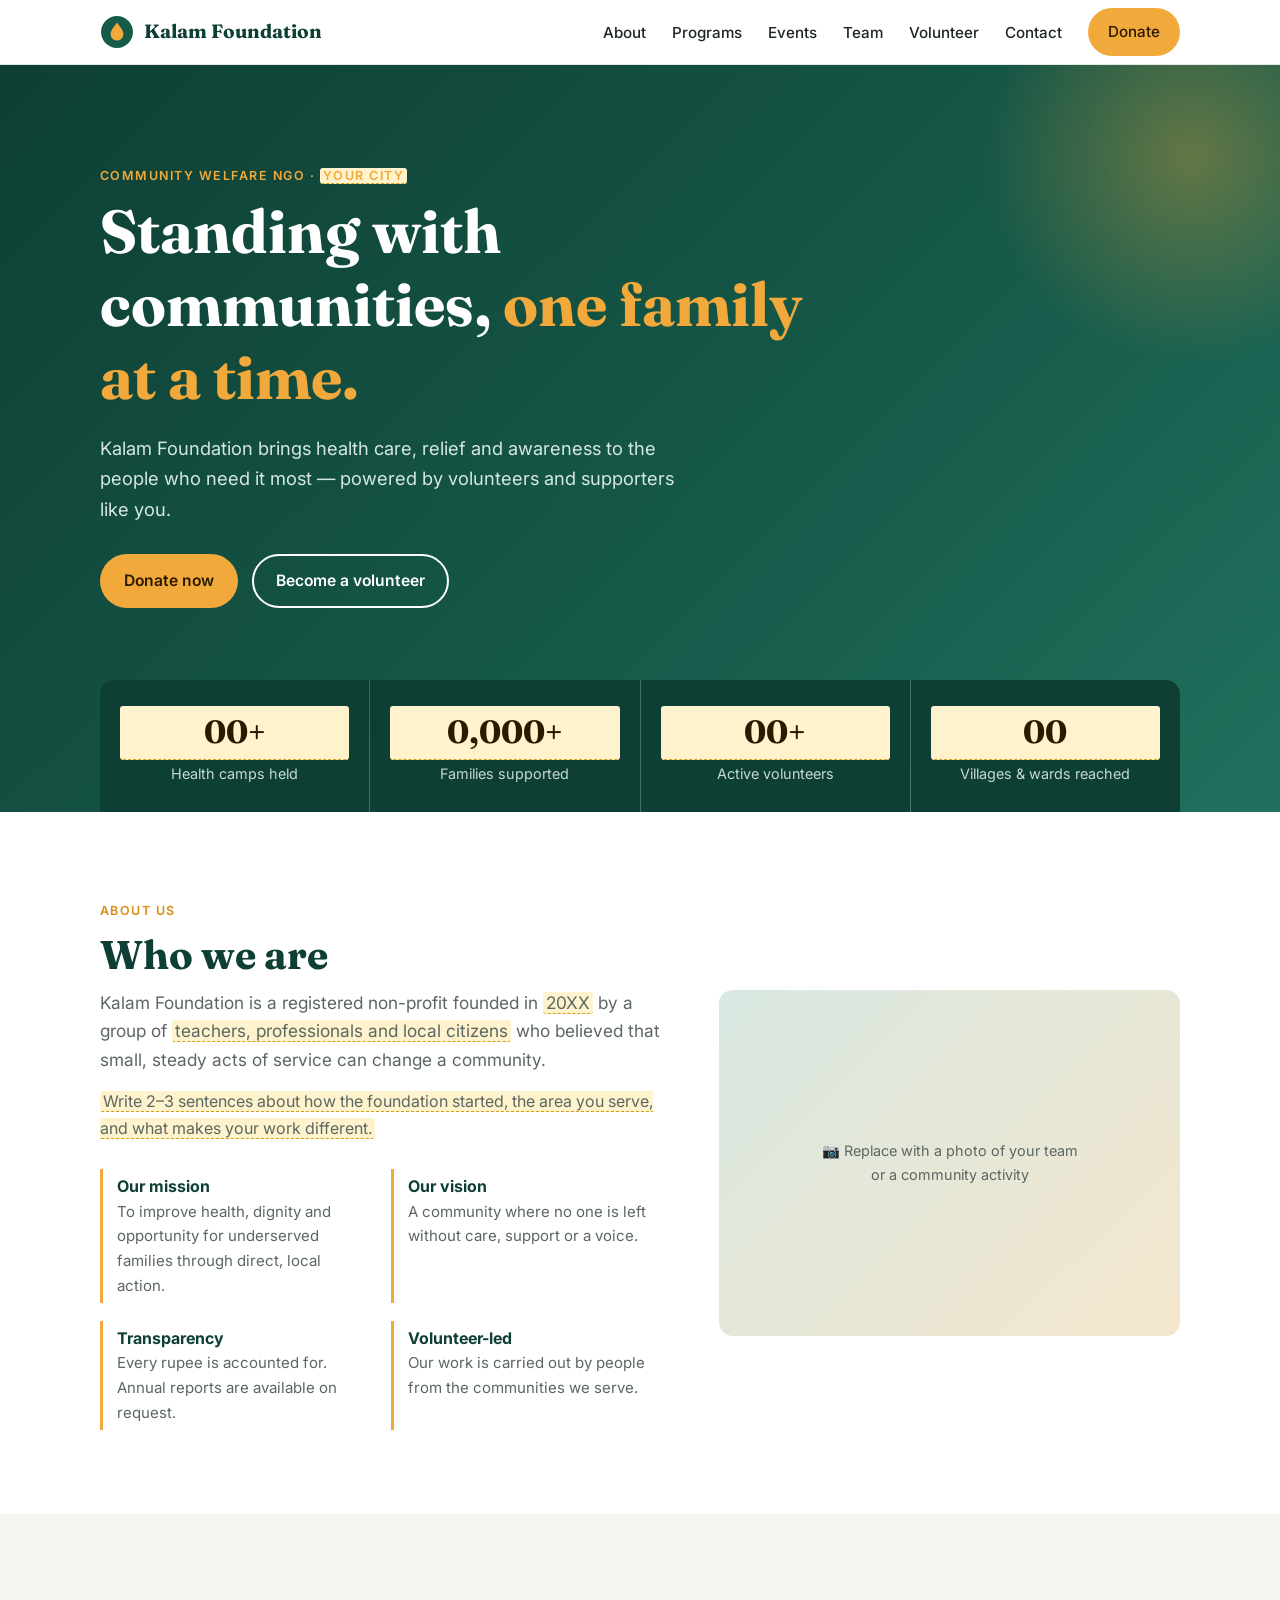
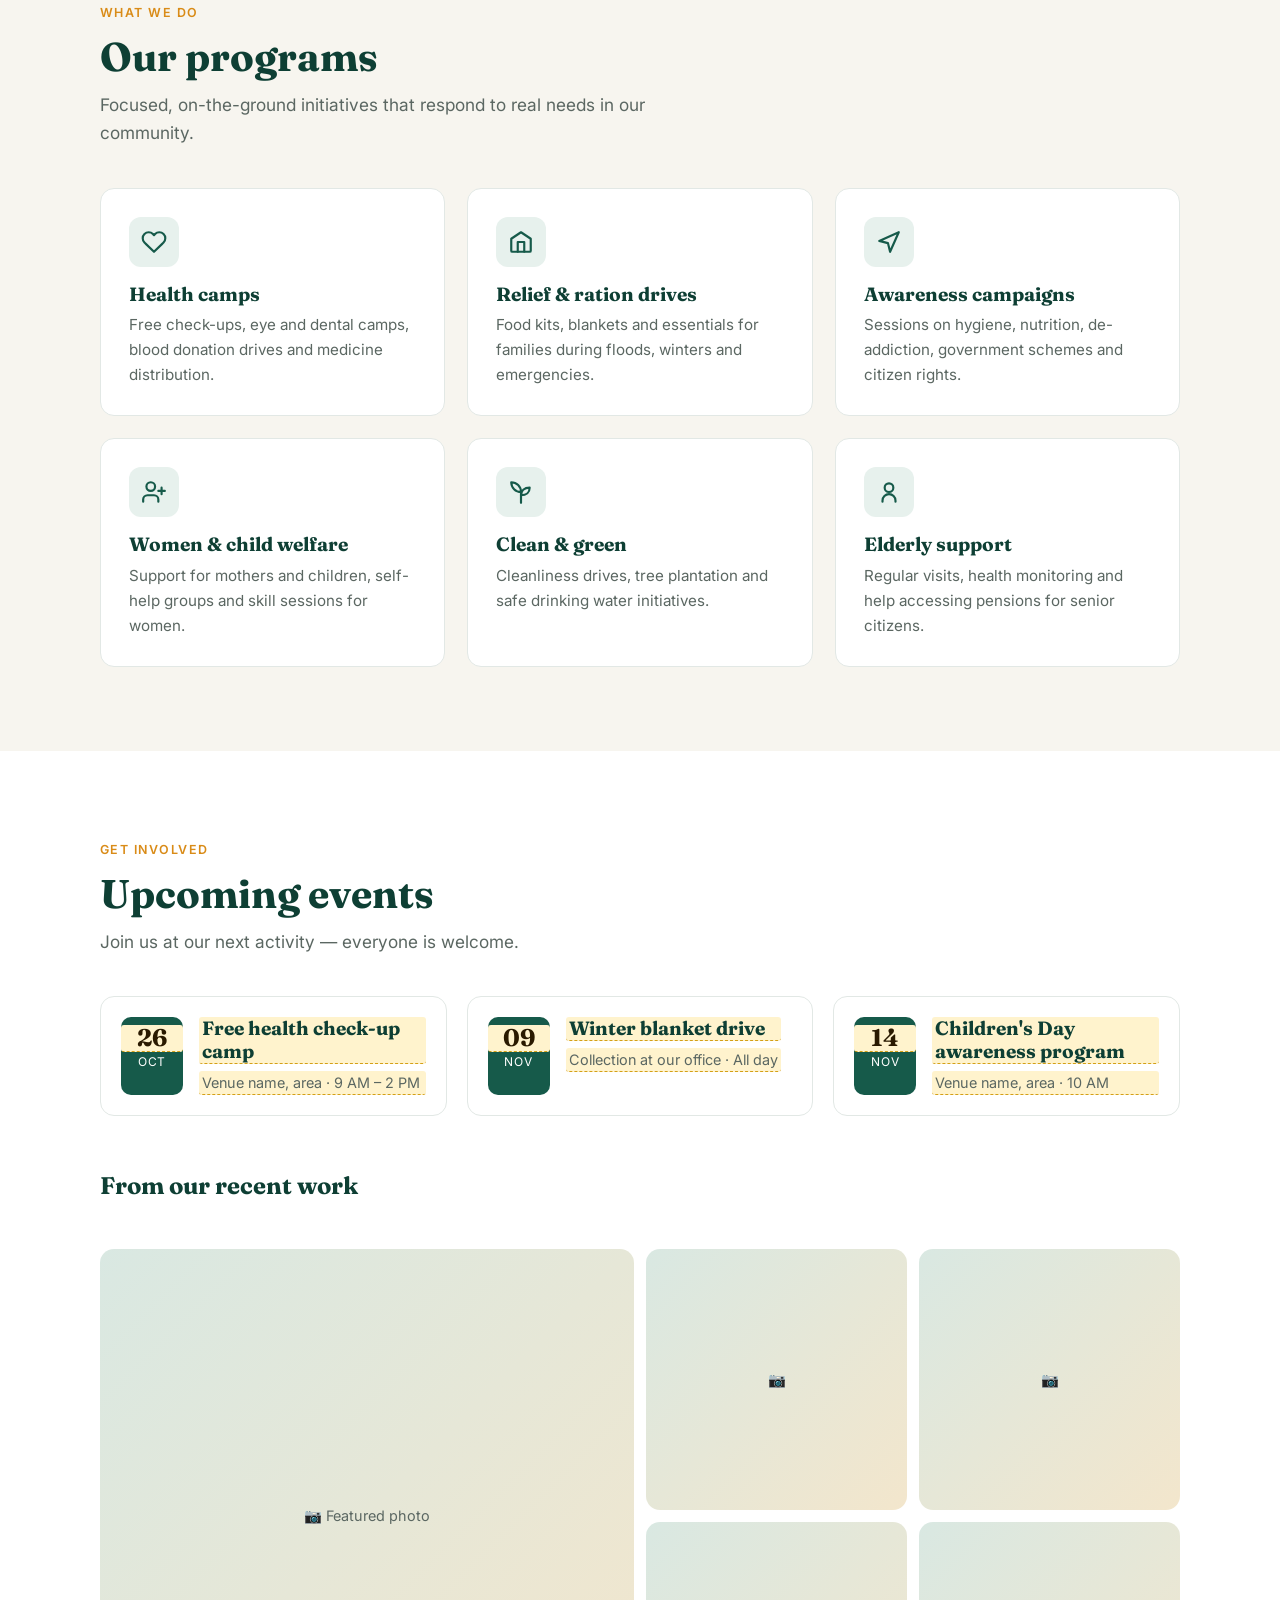
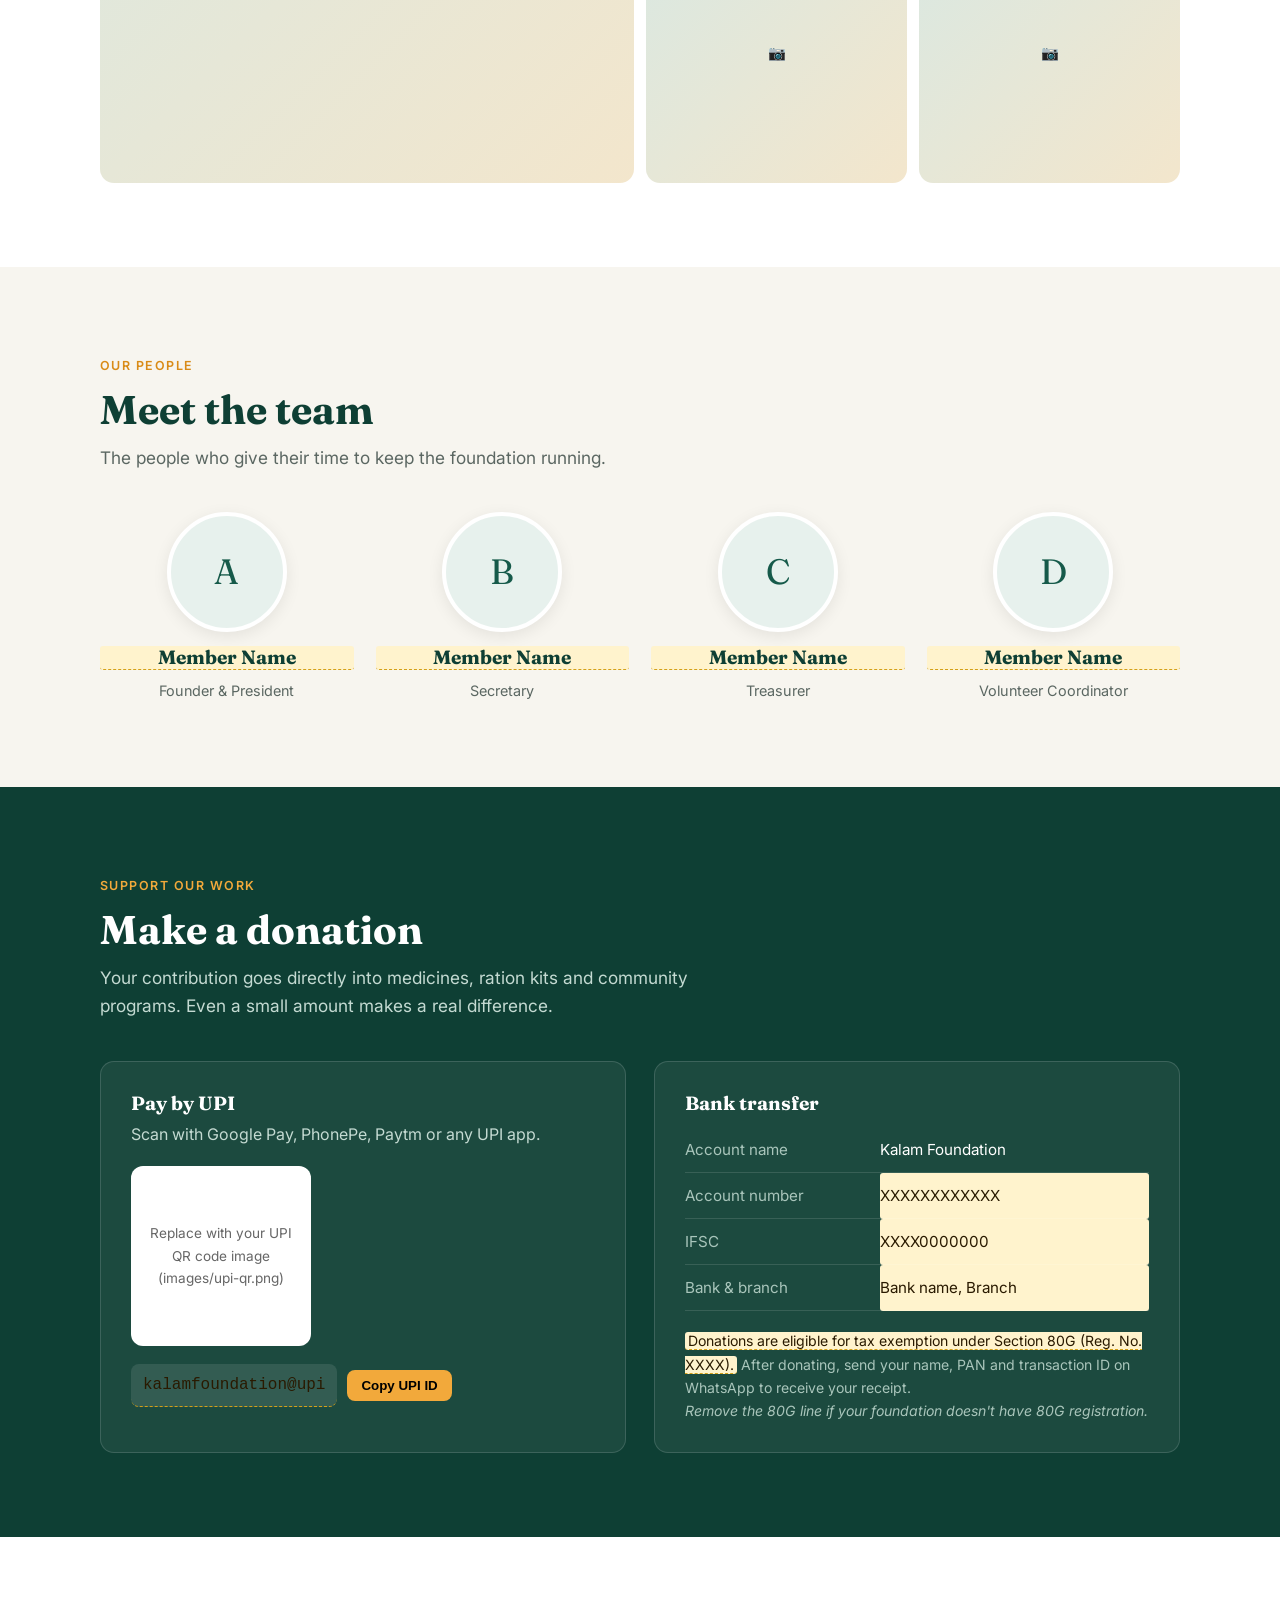
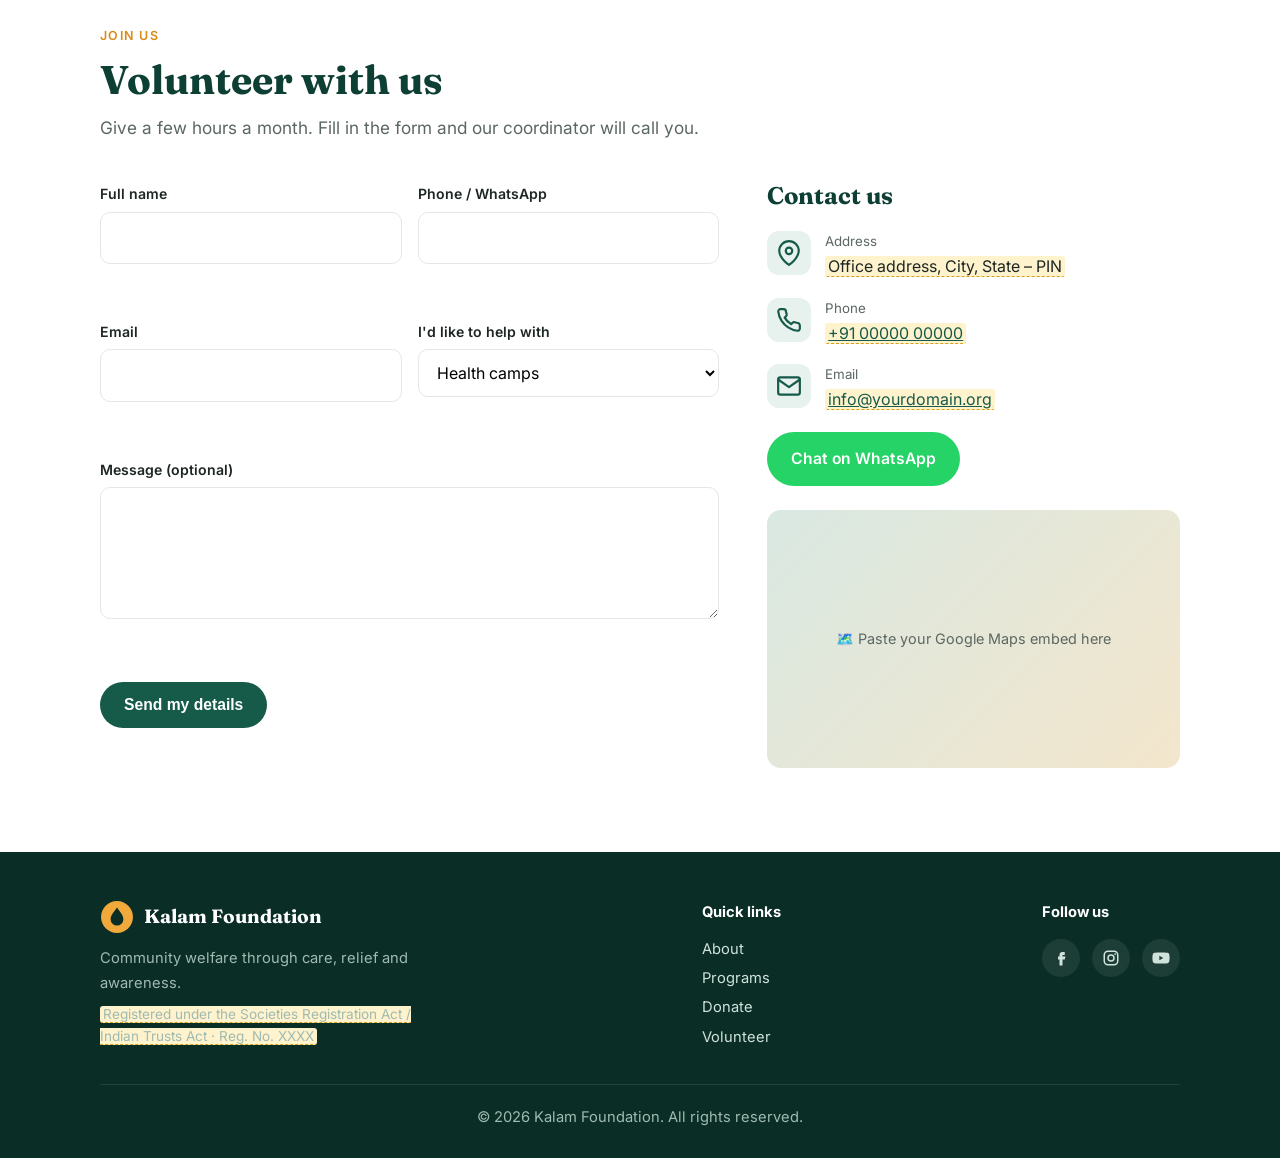
==== index.html @ 8ad0ab7b "Add files via upload" ====
<!doctype html>
<html lang="en">
<head>
<meta charset="utf-8">
<meta name="viewport" content="width=device-width, initial-scale=1">
<title>Kalam Foundation — Community Welfare NGO</title>
<meta name="description" content="Kalam Foundation is a community welfare NGO running health camps, relief drives and awareness programs. Donate, volunteer or partner with us.">
<meta property="og:title" content="Kalam Foundation">
<meta property="og:description" content="Community welfare through health camps, relief drives and awareness programs.">
<link rel="icon" href="data:image/svg+xml,<svg xmlns='http://www.w3.org/2000/svg' viewBox='0 0 64 64'><circle cx='32' cy='32' r='30' fill='%23165a4a'/><path d='M32 14c-6 9-12 14-12 22a12 12 0 0 0 24 0c0-8-6-13-12-22z' fill='%23f2a93b'/></svg>">
<link rel="preconnect" href="https://fonts.googleapis.com">
<link rel="preconnect" href="https://fonts.gstatic.com" crossorigin>
<link href="https://fonts.googleapis.com/css2?family=Fraunces:opsz,wght@9..144,600;9..144,700&family=Inter:wght@400;500;600&display=swap" rel="stylesheet">
<style>
:root{
  --green:#165a4a; --green-dk:#0e3f34; --green-lt:#e7f1ed;
  --saffron:#f2a93b; --saffron-dk:#d98b17;
  --ink:#1d2623; --muted:#5b6762; --line:#e2e8e5;
  --bg:#ffffff; --bg-soft:#f7f5ef; --radius:14px;
  --max:1120px;
}
*{box-sizing:border-box;margin:0;padding:0}
html{scroll-behavior:smooth}
body{font-family:Inter,system-ui,sans-serif;color:var(--ink);background:var(--bg);line-height:1.65;font-size:16px}
img{max-width:100%;display:block}
a{color:var(--green)}
h1,h2,h3{font-family:Fraunces,Georgia,serif;line-height:1.2;color:var(--green-dk)}
h2{font-size:clamp(1.8rem,3.5vw,2.5rem);margin-bottom:.6rem}
h3{font-size:1.2rem;margin-bottom:.4rem}
.wrap{max-width:var(--max);margin:0 auto;padding:0 20px}
section{padding:84px 0;scroll-margin-top:64px}
.soft{background:var(--bg-soft)}
.eyebrow{display:inline-block;font-size:.78rem;font-weight:600;letter-spacing:.12em;text-transform:uppercase;color:var(--saffron-dk);margin-bottom:.6rem}
.lead{color:var(--muted);font-size:1.08rem;max-width:640px}
.ph{background:#fff3cd;border-bottom:1px dashed #d4a017;padding:0 3px;border-radius:3px} /* placeholder text — replace and remove class */

/* Buttons */
.btn{display:inline-flex;align-items:center;gap:8px;padding:12px 22px;border-radius:999px;font-weight:600;text-decoration:none;border:2px solid transparent;cursor:pointer;font-size:.98rem;transition:.2s}
.btn-primary{background:var(--saffron);color:#2a1a00}
.btn-primary:hover{background:var(--saffron-dk)}
.btn-ghost{border-color:currentColor;color:#fff}
.btn-ghost:hover{background:rgba(255,255,255,.12)}
.btn-green{background:var(--green);color:#fff}
.btn-green:hover{background:var(--green-dk)}

/* Header */
header{position:sticky;top:0;z-index:50;background:rgba(255,255,255,.95);backdrop-filter:blur(8px);border-bottom:1px solid var(--line)}
.nav{display:flex;align-items:center;justify-content:space-between;height:64px}
.brand{display:flex;align-items:center;gap:10px;text-decoration:none;font-family:Fraunces,serif;font-weight:700;font-size:1.2rem;color:var(--green-dk)}
.brand svg{width:34px;height:34px}
.menu{display:flex;gap:26px;list-style:none;align-items:center}
.menu a{text-decoration:none;color:var(--ink);font-weight:500;font-size:.95rem}
.menu a:hover{color:var(--green)}
.menu .btn{padding:9px 18px;color:#2a1a00}
.burger{display:none;background:none;border:0;cursor:pointer;padding:8px}
.burger span{display:block;width:24px;height:2px;background:var(--ink);margin:5px 0;transition:.2s}

/* Hero */
.hero{background:linear-gradient(135deg,var(--green-dk),var(--green) 60%,#21705d);color:#fff;padding:96px 0 0;position:relative;overflow:hidden}
.hero::after{content:"";position:absolute;right:-120px;top:-120px;width:420px;height:420px;border-radius:50%;background:radial-gradient(circle,rgba(242,169,59,.35),transparent 70%)}
.hero h1{color:#fff;font-size:clamp(2.3rem,5.5vw,3.8rem);max-width:760px}
.hero h1 em{font-style:normal;color:var(--saffron)}
.hero p{color:#d6e7e1;font-size:1.15rem;max-width:600px;margin:18px 0 30px}
.hero .ctas{display:flex;gap:14px;flex-wrap:wrap}
.stats{display:grid;grid-template-columns:repeat(4,1fr);gap:1px;background:rgba(255,255,255,.15);border-radius:var(--radius) var(--radius) 0 0;margin-top:72px;overflow:hidden;position:relative;z-index:1}
.stat{background:var(--green-dk);padding:26px 20px;text-align:center}
.stat b{display:block;font-family:Fraunces,serif;font-size:2rem;color:var(--saffron)}
.stat span{color:#c4dad2;font-size:.9rem}

/* About */
.about-grid{display:grid;grid-template-columns:1.1fr .9fr;gap:56px;align-items:center}
.photo{background:linear-gradient(135deg,#d9e8e2,#f3e6cc);border-radius:var(--radius);display:flex;align-items:center;justify-content:center;color:var(--muted);font-size:.9rem;text-align:center;aspect-ratio:4/3}
.pillars{display:grid;grid-template-columns:1fr 1fr;gap:18px;margin-top:28px}
.pillar{border-left:3px solid var(--saffron);padding:4px 0 4px 14px}
.pillar strong{display:block;color:var(--green-dk)}
.pillar p{color:var(--muted);font-size:.94rem}

/* Programs */
.cards{display:grid;grid-template-columns:repeat(3,1fr);gap:22px;margin-top:40px}
.card{background:#fff;border:1px solid var(--line);border-radius:var(--radius);padding:28px;transition:.2s}
.card:hover{transform:translateY(-4px);box-shadow:0 12px 30px rgba(22,90,74,.1)}
.icon{width:50px;height:50px;border-radius:12px;background:var(--green-lt);display:flex;align-items:center;justify-content:center;margin-bottom:16px}
.icon svg{width:26px;height:26px;stroke:var(--green);fill:none;stroke-width:2;stroke-linecap:round;stroke-linejoin:round}
.card p{color:var(--muted);font-size:.95rem}

/* Events */
.events{display:grid;grid-template-columns:repeat(3,1fr);gap:20px;margin-top:40px}
.event{display:flex;gap:16px;background:#fff;border-radius:var(--radius);padding:20px;border:1px solid var(--line)}
.date{flex:none;width:62px;text-align:center;background:var(--green);color:#fff;border-radius:10px;padding:8px 0;line-height:1.1}
.date b{display:block;font-size:1.5rem;font-family:Fraunces,serif}
.date small{font-size:.75rem;text-transform:uppercase;letter-spacing:.08em}
.event p{color:var(--muted);font-size:.9rem}
.gallery{display:grid;grid-template-columns:repeat(4,1fr);gap:12px;margin-top:48px}
.gallery .photo{aspect-ratio:1}
.gallery .photo:nth-child(1){grid-column:span 2;grid-row:span 2;aspect-ratio:auto}

/* Team */
.team{display:grid;grid-template-columns:repeat(4,1fr);gap:22px;margin-top:40px}
.member{text-align:center}
.avatar{width:120px;height:120px;border-radius:50%;margin:0 auto 14px;background:var(--green-lt);display:flex;align-items:center;justify-content:center;font-family:Fraunces,serif;font-size:2.2rem;color:var(--green);border:4px solid #fff;box-shadow:0 4px 16px rgba(0,0,0,.08)}
.member span{color:var(--muted);font-size:.9rem}

/* Donate */
.donate{background:var(--green-dk);color:#fff}
.donate h2{color:#fff}
.donate .lead{color:#c4dad2}
.donate-grid{display:grid;grid-template-columns:1fr 1fr;gap:28px;margin-top:40px}
.panel{background:rgba(255,255,255,.06);border:1px solid rgba(255,255,255,.14);border-radius:var(--radius);padding:30px}
.panel h3{color:#fff}
.qr{width:180px;height:180px;background:#fff;border-radius:12px;margin:18px 0;display:flex;align-items:center;justify-content:center;color:#666;font-size:.85rem;text-align:center;padding:10px}
.upi{display:flex;gap:10px;align-items:center;flex-wrap:wrap}
.upi code{background:rgba(255,255,255,.1);padding:8px 12px;border-radius:8px;font-size:1rem}
.copy{background:var(--saffron);border:0;border-radius:8px;padding:8px 14px;font-weight:600;cursor:pointer}
.bank{width:100%;border-collapse:collapse;margin-top:12px}
.bank td{padding:10px 0;border-bottom:1px solid rgba(255,255,255,.12);font-size:.95rem}
.bank td:first-child{color:#a9c5bb;width:42%}
.note{margin-top:18px;font-size:.88rem;color:#a9c5bb}
.donate .ph,.stat .ph,.date .ph{color:#2a1a00}

/* Volunteer & Contact */
.vc-grid{display:grid;grid-template-columns:1.2fr .8fr;gap:48px;margin-top:40px}
form{display:grid;grid-template-columns:1fr 1fr;gap:16px}
label{font-size:.88rem;font-weight:600;display:block;margin-bottom:6px}
input,select,textarea{width:100%;padding:12px 14px;border:1px solid var(--line);border-radius:10px;font:inherit;background:#fff}
input:focus,select:focus,textarea:focus{outline:2px solid var(--green);border-color:transparent}
.full{grid-column:1/-1}
.contact-list{list-style:none;display:grid;gap:18px}
.contact-list li{display:flex;gap:14px}
.contact-list .icon{flex:none;margin:0;width:44px;height:44px}
.contact-list small{display:block;color:var(--muted)}
.map{margin-top:24px;border-radius:var(--radius);overflow:hidden;aspect-ratio:16/10}
.wa{background:#25d366;color:#fff;margin-top:20px}
.wa:hover{background:#1ebe5b}

/* Footer */
footer{background:#0a2e26;color:#9fbab1;padding:48px 0 28px;font-size:.92rem}
.foot{display:flex;justify-content:space-between;gap:30px;flex-wrap:wrap}
footer .brand{color:#fff}
footer a{color:#cfe2db;text-decoration:none}
.social{display:flex;gap:12px;margin-top:14px}
.social a{width:38px;height:38px;border-radius:50%;background:rgba(255,255,255,.08);display:flex;align-items:center;justify-content:center}
.social svg{width:18px;height:18px;fill:#cfe2db}
.copyright{border-top:1px solid rgba(255,255,255,.1);margin-top:32px;padding-top:20px;text-align:center}

/* Responsive */
@media (max-width:900px){
  .about-grid,.donate-grid,.vc-grid{grid-template-columns:1fr}
  .cards,.events{grid-template-columns:1fr 1fr}
  .team{grid-template-columns:1fr 1fr}
  .stats{grid-template-columns:1fr 1fr}
}
@media (max-width:760px){
  .burger{display:block}
  .menu{position:fixed;inset:64px 0 auto 0;flex-direction:column;background:#fff;padding:20px;gap:18px;border-bottom:1px solid var(--line);transform:translateY(-130%);transition:.25s}
  .menu.open{transform:none}
  section{padding:64px 0}
  .cards,.events,form{grid-template-columns:1fr}
  .gallery{grid-template-columns:1fr 1fr}
  .pillars{grid-template-columns:1fr}
}
</style>
</head>
<body>

<!-- =========================================================
     HOW TO EDIT: Search for class="ph" — every highlighted
     yellow item is placeholder text. Replace it, then delete
     the class="ph" so the highlight disappears.
     ========================================================= -->

<header>
  <nav class="wrap nav">
    <a href="#top" class="brand">
      <svg viewBox="0 0 64 64" aria-hidden="true"><circle cx="32" cy="32" r="30" fill="#165a4a"/><path d="M32 14c-6 9-12 14-12 22a12 12 0 0 0 24 0c0-8-6-13-12-22z" fill="#f2a93b"/></svg>
      Kalam Foundation
    </a>
    <button class="burger" aria-label="Open menu" onclick="document.querySelector('.menu').classList.toggle('open')"><span></span><span></span><span></span></button>
    <ul class="menu" onclick="if(event.target.tagName==='A')this.classList.remove('open')">
      <li><a href="#about">About</a></li>
      <li><a href="#programs">Programs</a></li>
      <li><a href="#events">Events</a></li>
      <li><a href="#team">Team</a></li>
      <li><a href="#volunteer">Volunteer</a></li>
      <li><a href="#contact">Contact</a></li>
      <li><a href="#donate" class="btn btn-primary">Donate</a></li>
    </ul>
  </nav>
</header>

<main id="top">

<!-- HERO -->
<section class="hero">
  <div class="wrap">
    <span class="eyebrow" style="color:var(--saffron)">Community Welfare NGO · <span class="ph">Your City</span></span>
    <h1>Standing with communities, <em>one family at a time.</em></h1>
    <p>Kalam Foundation brings health care, relief and awareness to the people who need it most — powered by volunteers and supporters like you.</p>
    <div class="ctas">
      <a href="#donate" class="btn btn-primary">Donate now</a>
      <a href="#volunteer" class="btn btn-ghost">Become a volunteer</a>
    </div>
    <div class="stats">
      <div class="stat"><b class="ph">00+</b><span>Health camps held</span></div>
      <div class="stat"><b class="ph">0,000+</b><span>Families supported</span></div>
      <div class="stat"><b class="ph">00+</b><span>Active volunteers</span></div>
      <div class="stat"><b class="ph">00</b><span>Villages &amp; wards reached</span></div>
    </div>
  </div>
</section>

<!-- ABOUT -->
<section id="about">
  <div class="wrap about-grid">
    <div>
      <span class="eyebrow">About us</span>
      <h2>Who we are</h2>
      <p class="lead">Kalam Foundation is a registered non-profit founded in <span class="ph">20XX</span> by a group of <span class="ph">teachers, professionals and local citizens</span> who believed that small, steady acts of service can change a community.</p>
      <p style="margin-top:14px;color:var(--muted)"><span class="ph">Write 2–3 sentences about how the foundation started, the area you serve, and what makes your work different.</span></p>
      <div class="pillars">
        <div class="pillar"><strong>Our mission</strong><p>To improve health, dignity and opportunity for underserved families through direct, local action.</p></div>
        <div class="pillar"><strong>Our vision</strong><p>A community where no one is left without care, support or a voice.</p></div>
        <div class="pillar"><strong>Transparency</strong><p>Every rupee is accounted for. Annual reports are available on request.</p></div>
        <div class="pillar"><strong>Volunteer-led</strong><p>Our work is carried out by people from the communities we serve.</p></div>
      </div>
    </div>
    <div class="photo">📷 Replace with a photo of your team<br>or a community activity</div>
  </div>
</section>

<!-- PROGRAMS -->
<section id="programs" class="soft">
  <div class="wrap">
    <span class="eyebrow">What we do</span>
    <h2>Our programs</h2>
    <p class="lead">Focused, on-the-ground initiatives that respond to real needs in our community.</p>
    <div class="cards">
      <div class="card"><div class="icon"><svg viewBox="0 0 24 24"><path d="M20.8 4.6a5.5 5.5 0 0 0-7.8 0L12 5.7l-1-1.1a5.5 5.5 0 0 0-7.8 7.8l1 1.1L12 21l7.8-7.5 1-1.1a5.5 5.5 0 0 0 0-7.8z"/></svg></div><h3>Health camps</h3><p>Free check-ups, eye and dental camps, blood donation drives and medicine distribution.</p></div>
      <div class="card"><div class="icon"><svg viewBox="0 0 24 24"><path d="M3 9l9-6 9 6v11a1 1 0 0 1-1 1H4a1 1 0 0 1-1-1z"/><path d="M9 21V12h6v9"/></svg></div><h3>Relief &amp; ration drives</h3><p>Food kits, blankets and essentials for families during floods, winters and emergencies.</p></div>
      <div class="card"><div class="icon"><svg viewBox="0 0 24 24"><path d="M3 11l18-8-8 18-2-8z"/></svg></div><h3>Awareness campaigns</h3><p>Sessions on hygiene, nutrition, de-addiction, government schemes and citizen rights.</p></div>
      <div class="card"><div class="icon"><svg viewBox="0 0 24 24"><circle cx="9" cy="7" r="4"/><path d="M2 21v-2a4 4 0 0 1 4-4h6a4 4 0 0 1 4 4v2"/><path d="M19 8v6M16 11h6"/></svg></div><h3>Women &amp; child welfare</h3><p>Support for mothers and children, self-help groups and skill sessions for women.</p></div>
      <div class="card"><div class="icon"><svg viewBox="0 0 24 24"><path d="M12 22V12"/><path d="M12 12C12 7 8 3 3 3c0 5 4 9 9 9z"/><path d="M12 15c0-4 3-7 8-7 0 4-3 7-8 7z"/></svg></div><h3>Clean &amp; green</h3><p>Cleanliness drives, tree plantation and safe drinking water initiatives.</p></div>
      <div class="card"><div class="icon"><svg viewBox="0 0 24 24"><circle cx="12" cy="8" r="4"/><path d="M6 21v-1a6 6 0 0 1 12 0v1"/></svg></div><h3>Elderly support</h3><p>Regular visits, health monitoring and help accessing pensions for senior citizens.</p></div>
    </div>
  </div>
</section>

<!-- EVENTS & GALLERY -->
<section id="events">
  <div class="wrap">
    <span class="eyebrow">Get involved</span>
    <h2>Upcoming events</h2>
    <p class="lead">Join us at our next activity — everyone is welcome.</p>
    <div class="events">
      <div class="event"><div class="date"><b class="ph">26</b><small>Oct</small></div><div><h3 class="ph">Free health check-up camp</h3><p class="ph">Venue name, area · 9 AM – 2 PM</p></div></div>
      <div class="event"><div class="date"><b class="ph">09</b><small>Nov</small></div><div><h3 class="ph">Winter blanket drive</h3><p class="ph">Collection at our office · All day</p></div></div>
      <div class="event"><div class="date"><b class="ph">14</b><small>Nov</small></div><div><h3 class="ph">Children's Day awareness program</h3><p class="ph">Venue name, area · 10 AM</p></div></div>
    </div>

    <h3 style="margin-top:56px;font-size:1.5rem">From our recent work</h3>
    <div class="gallery">
      <div class="photo">📷 Featured photo</div>
      <div class="photo">📷</div><div class="photo">📷</div>
      <div class="photo">📷</div><div class="photo">📷</div>
    </div>
  </div>
</section>

<!-- TEAM -->
<section id="team" class="soft">
  <div class="wrap">
    <span class="eyebrow">Our people</span>
    <h2>Meet the team</h2>
    <p class="lead">The people who give their time to keep the foundation running.</p>
    <div class="team">
      <div class="member"><div class="avatar">A</div><h3 class="ph">Member Name</h3><span>Founder &amp; President</span></div>
      <div class="member"><div class="avatar">B</div><h3 class="ph">Member Name</h3><span>Secretary</span></div>
      <div class="member"><div class="avatar">C</div><h3 class="ph">Member Name</h3><span>Treasurer</span></div>
      <div class="member"><div class="avatar">D</div><h3 class="ph">Member Name</h3><span>Volunteer Coordinator</span></div>
    </div>
    <!-- To use a real photo, replace <div class="avatar">A</div> with:
         <img class="avatar" src="images/name.jpg" alt="Member Name" style="object-fit:cover"> -->
  </div>
</section>

<!-- DONATE -->
<section id="donate" class="donate">
  <div class="wrap">
    <span class="eyebrow" style="color:var(--saffron)">Support our work</span>
    <h2>Make a donation</h2>
    <p class="lead">Your contribution goes directly into medicines, ration kits and community programs. Even a small amount makes a real difference.</p>
    <div class="donate-grid">
      <div class="panel">
        <h3>Pay by UPI</h3>
        <p style="color:#c4dad2">Scan with Google Pay, PhonePe, Paytm or any UPI app.</p>
        <div class="qr">Replace with your UPI QR code image<br>(images/upi-qr.png)</div>
        <div class="upi"><code id="upi" class="ph">kalamfoundation@upi</code><button class="copy" onclick="copyUPI(this)">Copy UPI ID</button></div>
      </div>
      <div class="panel">
        <h3>Bank transfer</h3>
        <table class="bank">
          <tr><td>Account name</td><td>Kalam Foundation</td></tr>
          <tr><td>Account number</td><td class="ph">XXXXXXXXXXXX</td></tr>
          <tr><td>IFSC</td><td class="ph">XXXX0000000</td></tr>
          <tr><td>Bank &amp; branch</td><td class="ph">Bank name, Branch</td></tr>
        </table>
        <p class="note"><span class="ph">Donations are eligible for tax exemption under Section 80G (Reg. No. XXXX).</span> After donating, send your name, PAN and transaction ID on WhatsApp to receive your receipt.<br>
        <em>Remove the 80G line if your foundation doesn't have 80G registration.</em></p>
      </div>
    </div>
  </div>
</section>

<!-- VOLUNTEER & CONTACT -->
<section id="volunteer">
  <div class="wrap">
    <span class="eyebrow">Join us</span>
    <h2>Volunteer with us</h2>
    <p class="lead">Give a few hours a month. Fill in the form and our coordinator will call you.</p>
    <div class="vc-grid">
      <!-- Free form handling: create a form at https://formspree.io and paste your form ID below -->
      <form action="https://formspree.io/f/YOUR_FORM_ID" method="POST">
        <div><label for="name">Full name</label><input id="name" name="name" required></div>
        <div><label for="phone">Phone / WhatsApp</label><input id="phone" name="phone" type="tel" required></div>
        <div><label for="email">Email</label><input id="email" name="email" type="email"></div>
        <div><label for="area">I'd like to help with</label>
          <select id="area" name="interest">
            <option>Health camps</option><option>Relief drives</option><option>Awareness programs</option>
            <option>Women &amp; child welfare</option><option>Fundraising</option><option>Social media / design</option><option>Anything needed</option>
          </select></div>
        <div class="full"><label for="msg">Message (optional)</label><textarea id="msg" name="message" rows="4"></textarea></div>
        <div class="full"><button class="btn btn-green" type="submit">Send my details</button></div>
      </form>

      <div id="contact">
        <h3 style="font-size:1.5rem;margin-bottom:20px">Contact us</h3>
        <ul class="contact-list">
          <li><div class="icon"><svg viewBox="0 0 24 24"><path d="M21 10c0 7-9 13-9 13S3 17 3 10a9 9 0 0 1 18 0z"/><circle cx="12" cy="10" r="3"/></svg></div><div><small>Address</small><span class="ph">Office address, City, State – PIN</span></div></li>
          <li><div class="icon"><svg viewBox="0 0 24 24"><path d="M22 16.9v3a2 2 0 0 1-2.2 2 19.8 19.8 0 0 1-8.6-3.1 19.5 19.5 0 0 1-6-6A19.8 19.8 0 0 1 2.1 4.2 2 2 0 0 1 4.1 2h3a2 2 0 0 1 2 1.7c.1.9.4 1.8.7 2.7a2 2 0 0 1-.5 2.1L8 9.8a16 16 0 0 0 6 6l1.3-1.3a2 2 0 0 1 2.1-.4c.9.3 1.8.6 2.7.7a2 2 0 0 1 1.7 2z"/></svg></div><div><small>Phone</small><a class="ph" href="tel:+910000000000">+91 00000 00000</a></div></li>
          <li><div class="icon"><svg viewBox="0 0 24 24"><rect x="2" y="4" width="20" height="16" rx="2"/><path d="M22 6l-10 7L2 6"/></svg></div><div><small>Email</small><a class="ph" href="mailto:info@yourdomain.org">info@yourdomain.org</a></div></li>
        </ul>
        <a class="btn wa" href="https://wa.me/910000000000" target="_blank" rel="noopener">Chat on WhatsApp</a>
        <!-- Map: Google Maps → search your office → Share → Embed a map → copy the src URL here -->
        <div class="map photo">🗺️ Paste your Google Maps embed here</div>
      </div>
    </div>
  </div>
</section>

</main>

<footer>
  <div class="wrap">
    <div class="foot">
      <div style="max-width:340px">
        <a href="#top" class="brand"><svg viewBox="0 0 64 64" aria-hidden="true"><circle cx="32" cy="32" r="30" fill="#f2a93b"/><path d="M32 14c-6 9-12 14-12 22a12 12 0 0 0 24 0c0-8-6-13-12-22z" fill="#0a2e26"/></svg>Kalam Foundation</a>
        <p style="margin-top:12px">Community welfare through care, relief and awareness.</p>
        <p style="margin-top:8px;font-size:.85rem"><span class="ph">Registered under the Societies Registration Act / Indian Trusts Act · Reg. No. XXXX</span></p>
      </div>
      <div>
        <strong style="color:#fff">Quick links</strong>
        <p style="margin-top:10px;line-height:2"><a href="#about">About</a><br><a href="#programs">Programs</a><br><a href="#donate">Donate</a><br><a href="#volunteer">Volunteer</a></p>
      </div>
      <div>
        <strong style="color:#fff">Follow us</strong>
        <div class="social">
          <a href="#" aria-label="Facebook"><svg viewBox="0 0 24 24"><path d="M14 8h3V4h-3a4 4 0 0 0-4 4v2H8v4h2v8h4v-8h3l1-4h-4V8z"/></svg></a>
          <a href="#" aria-label="Instagram"><svg viewBox="0 0 24 24"><path d="M12 7a5 5 0 1 0 0 10 5 5 0 0 0 0-10zm0 8a3 3 0 1 1 0-6 3 3 0 0 1 0 6zm5.5-9.5a1.2 1.2 0 1 0 0 2.4 1.2 1.2 0 0 0 0-2.4zM16 2H8a6 6 0 0 0-6 6v8a6 6 0 0 0 6 6h8a6 6 0 0 0 6-6V8a6 6 0 0 0-6-6zm4 14a4 4 0 0 1-4 4H8a4 4 0 0 1-4-4V8a4 4 0 0 1 4-4h8a4 4 0 0 1 4 4z"/></svg></a>
          <a href="#" aria-label="YouTube"><svg viewBox="0 0 24 24"><path d="M23 7.2a3 3 0 0 0-2.1-2.1C19 4.6 12 4.6 12 4.6s-7 0-8.9.5A3 3 0 0 0 1 7.2 31 31 0 0 0 .5 12a31 31 0 0 0 .5 4.8 3 3 0 0 0 2.1 2.1c1.9.5 8.9.5 8.9.5s7 0 8.9-.5a3 3 0 0 0 2.1-2.1 31 31 0 0 0 .5-4.8 31 31 0 0 0-.5-4.8zM9.8 15V9l5.2 3z"/></svg></a>
        </div>
      </div>
    </div>
    <p class="copyright">© <span id="yr"></span> Kalam Foundation. All rights reserved.</p>
  </div>
</footer>

<script>
document.getElementById('yr').textContent = new Date().getFullYear();
function copyUPI(btn){
  const id = document.getElementById('upi').textContent.trim();
  navigator.clipboard.writeText(id).then(()=>{btn.textContent='Copied ✓';setTimeout(()=>btn.textContent='Copy UPI ID',1800)});
}
</script>
</body>
</html>
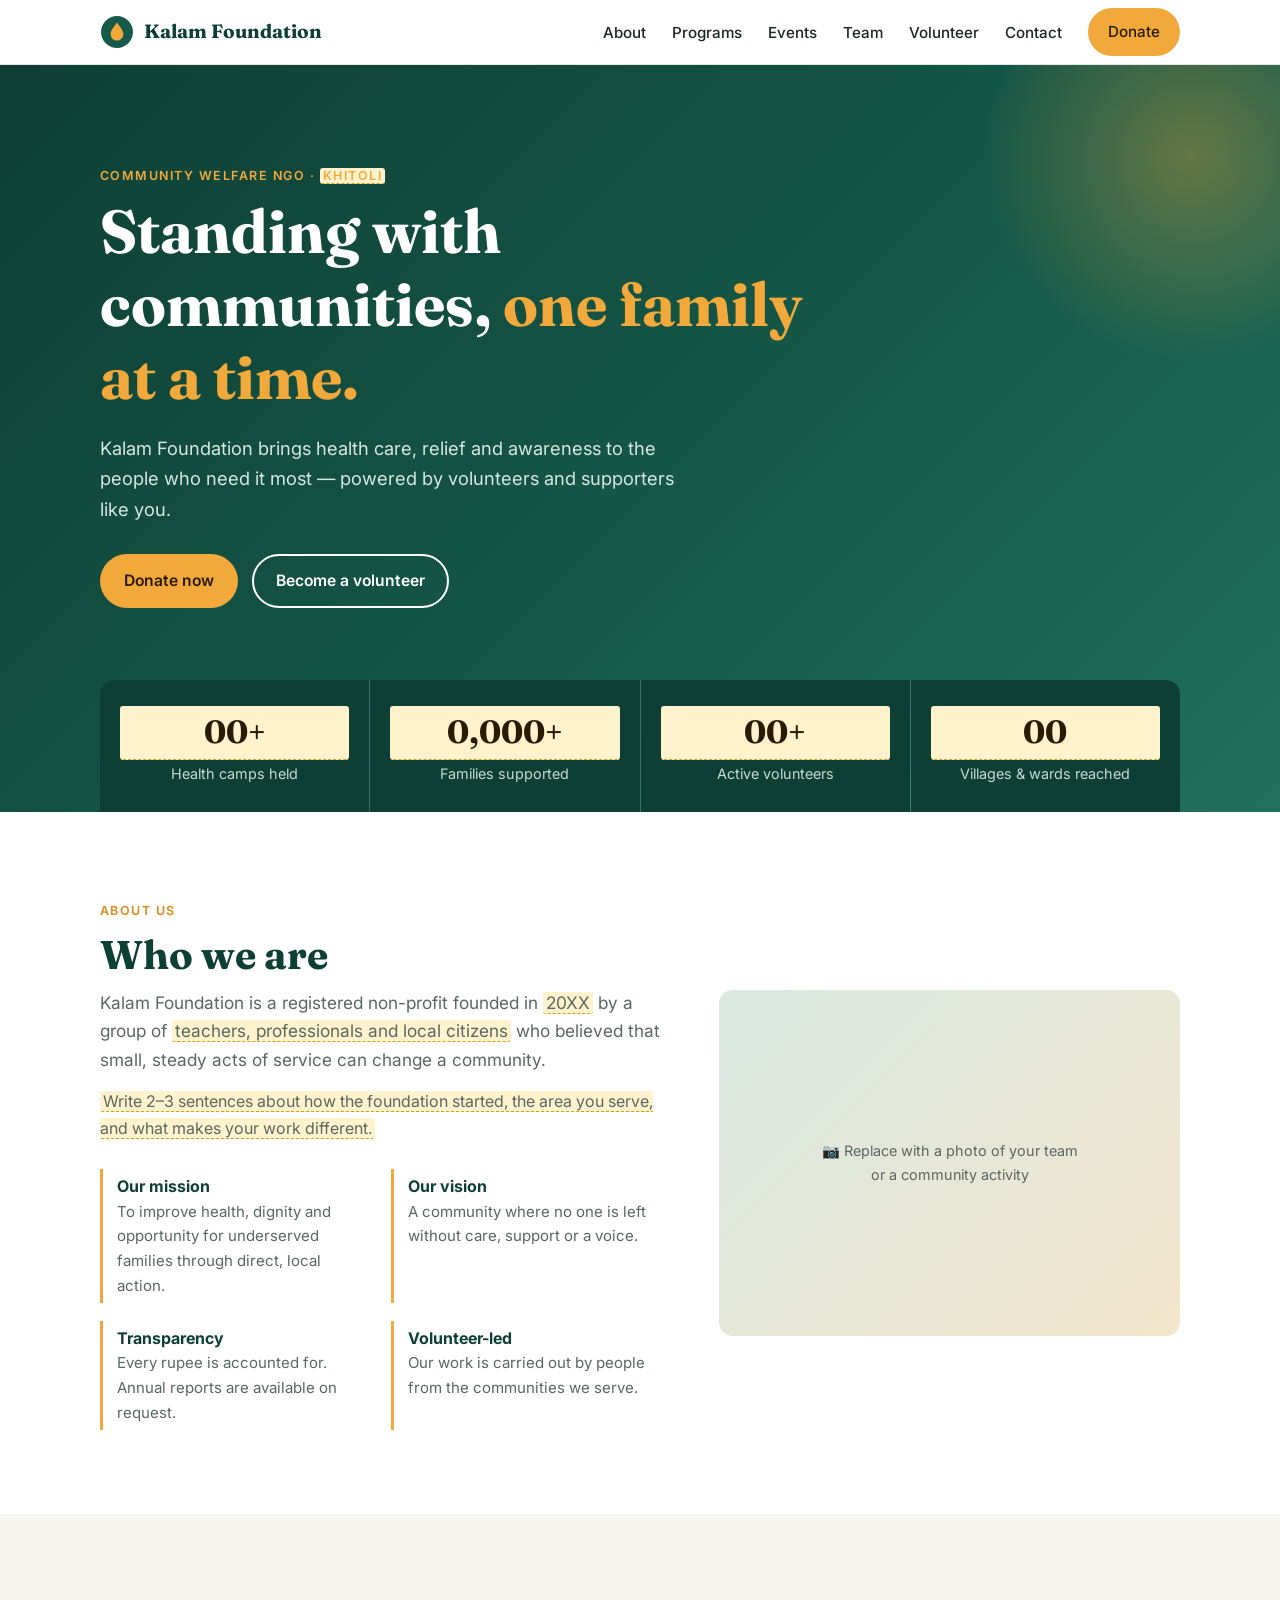
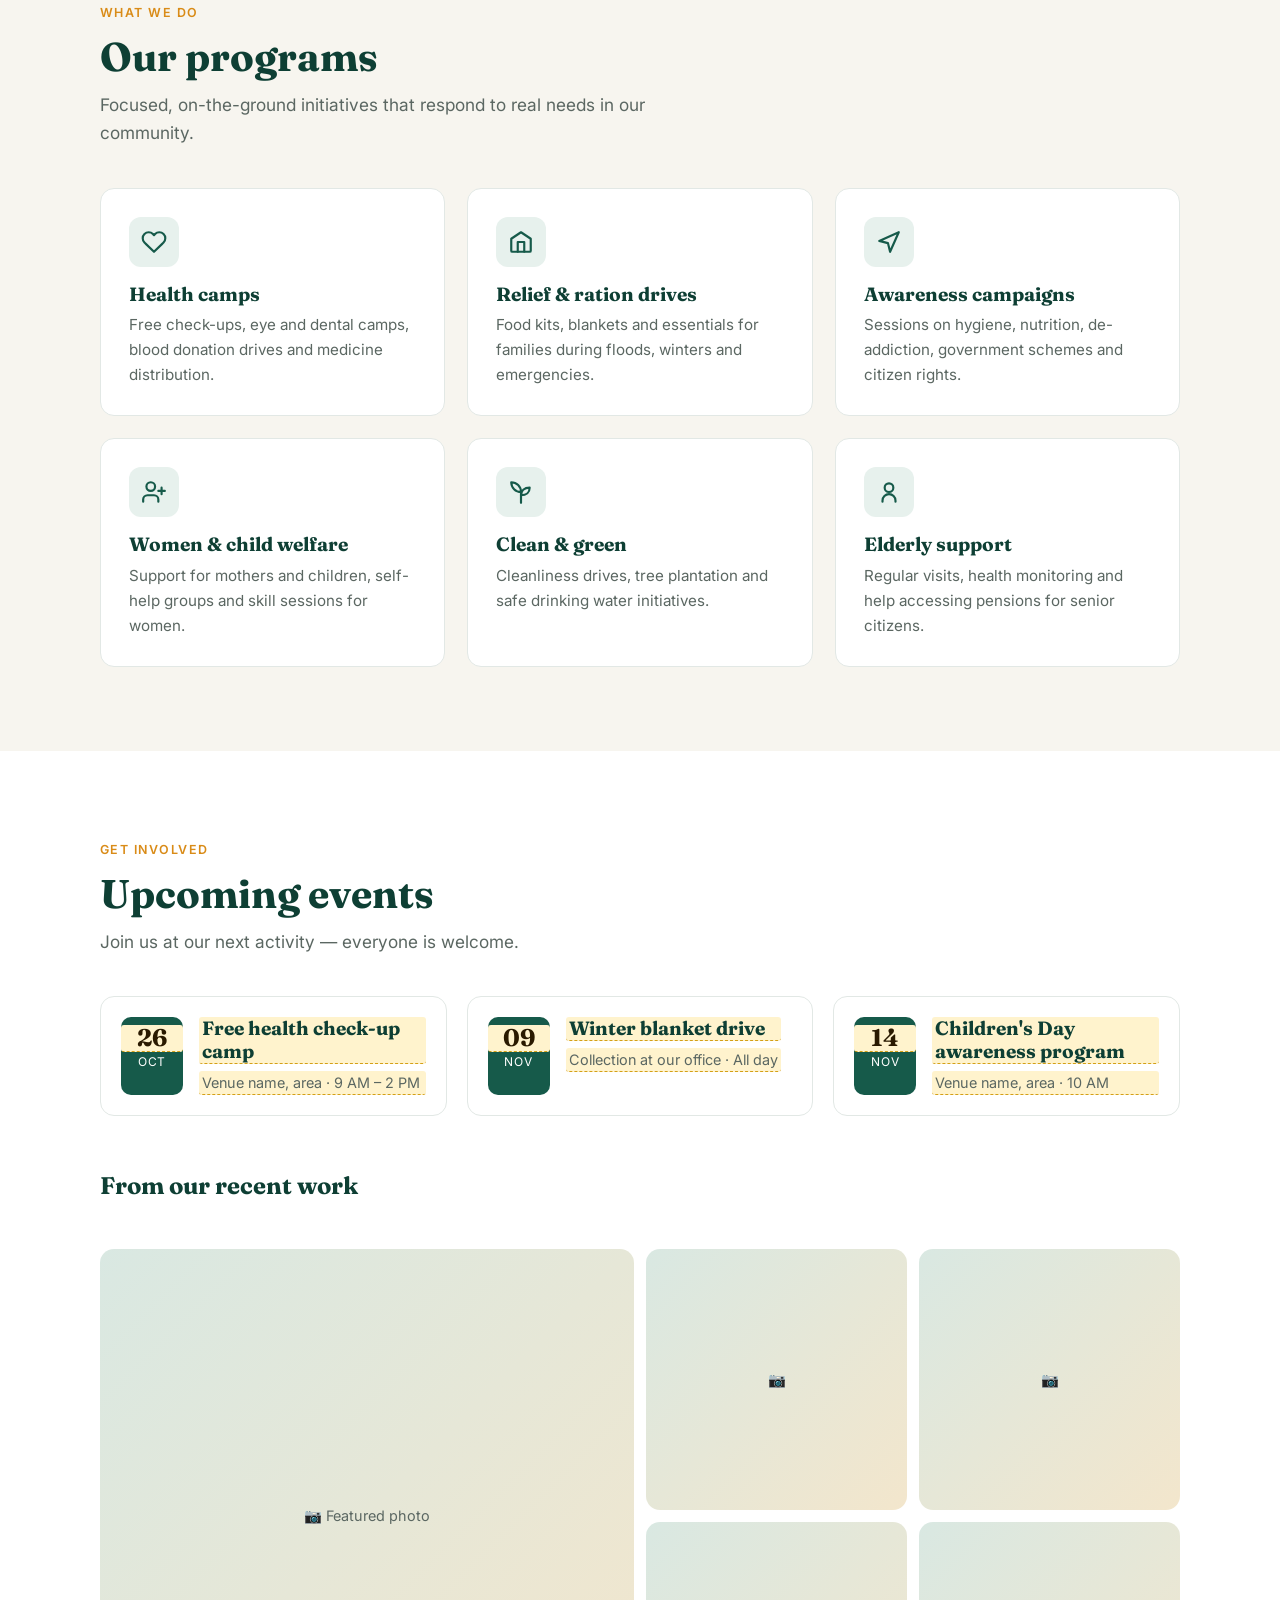
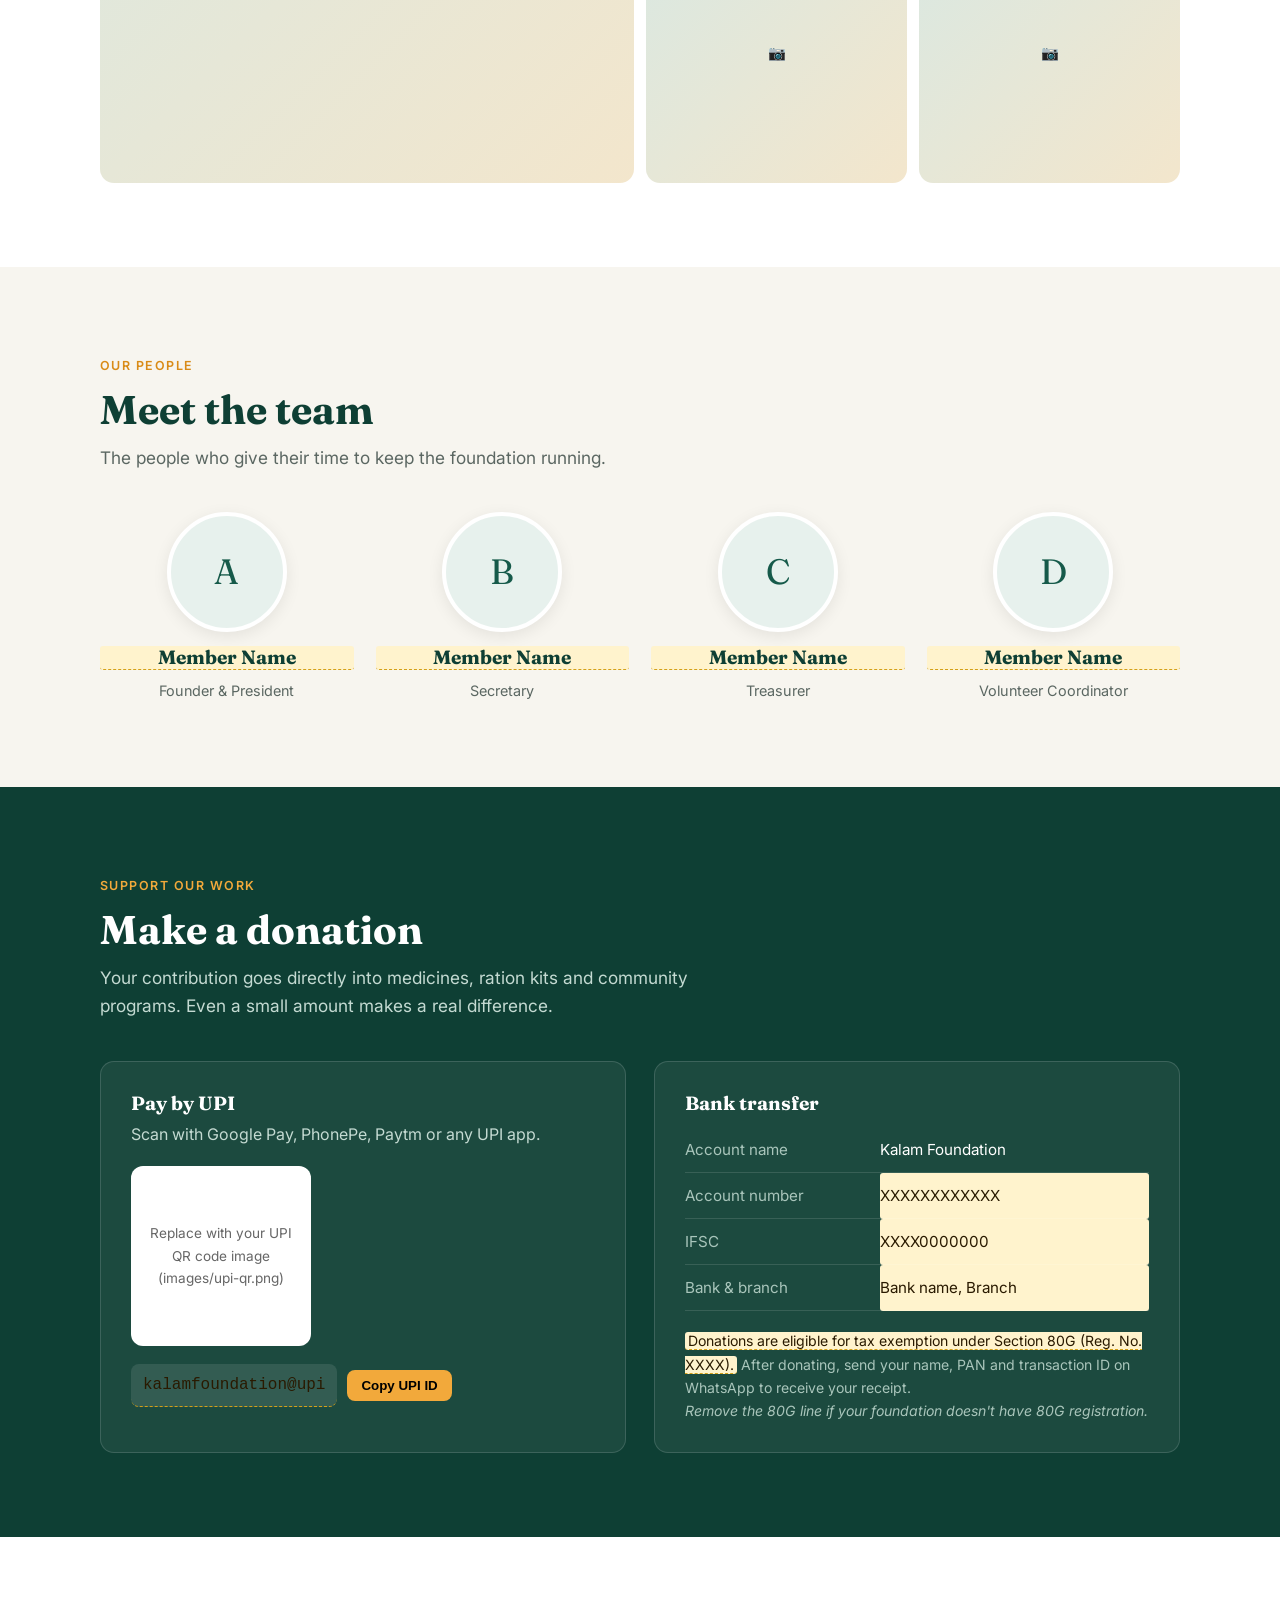
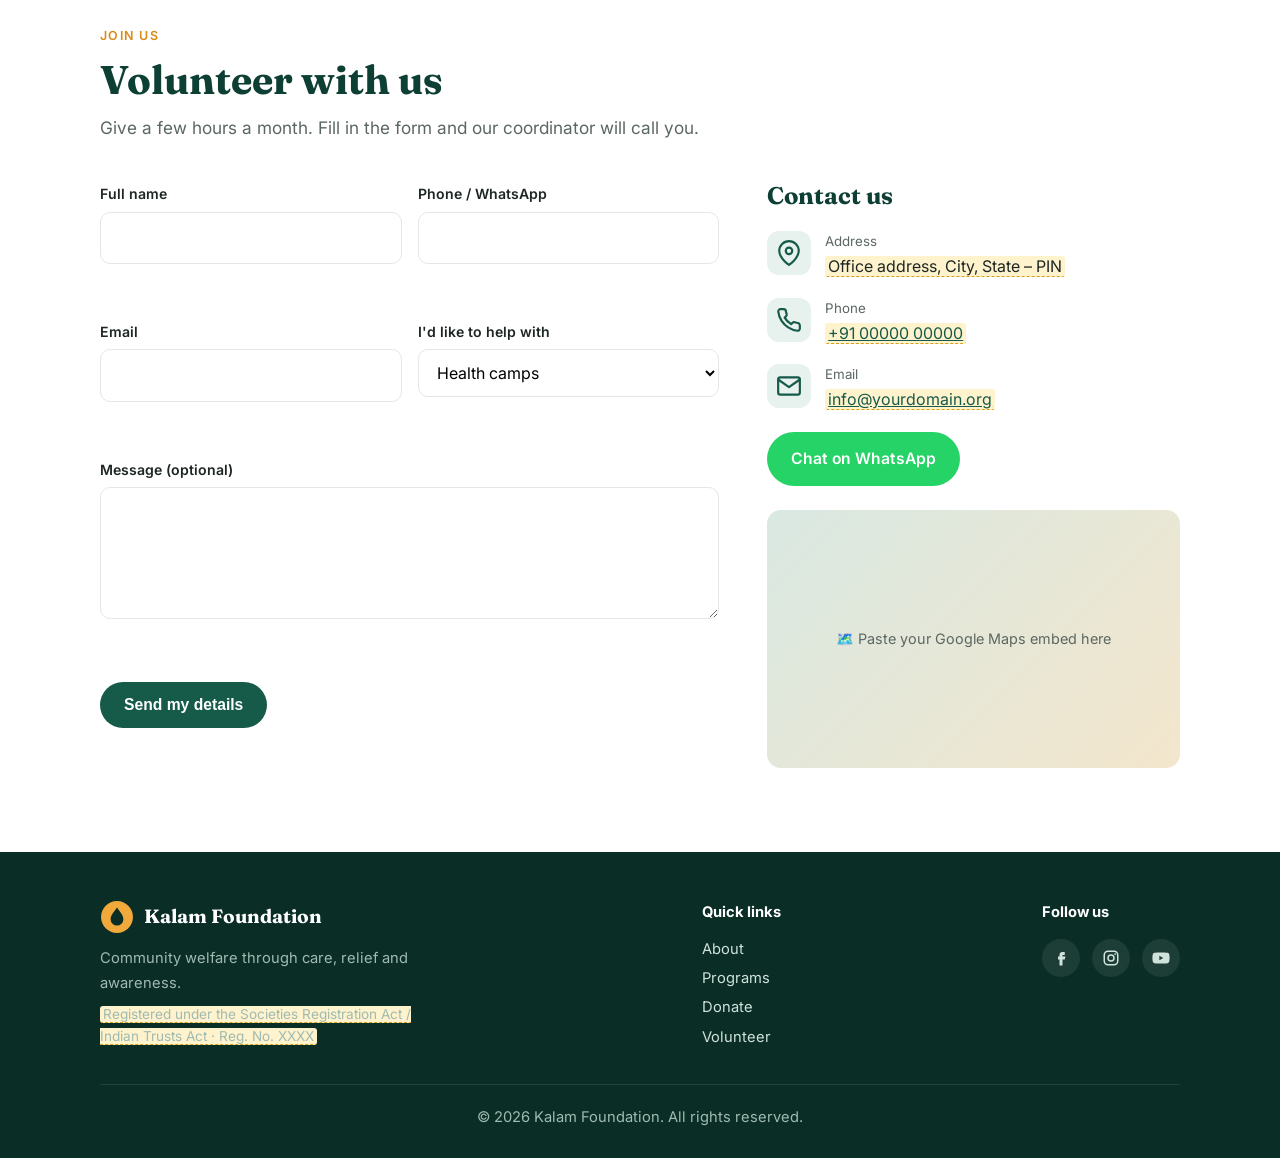
==== commit d3930eb6: "Update index.html" ====
--- a/index.html
+++ b/index.html
@@ -192,7 +192,7 @@
 <!-- HERO -->
 <section class="hero">
   <div class="wrap">
-    <span class="eyebrow" style="color:var(--saffron)">Community Welfare NGO · <span class="ph">Your City</span></span>
+    <span class="eyebrow" style="color:var(--saffron)">Community Welfare NGO · <span class="ph">Khitoli</span></span>
     <h1>Standing with communities, <em>one family at a time.</em></h1>
     <p>Kalam Foundation brings health care, relief and awareness to the people who need it most — powered by volunteers and supporters like you.</p>
     <div class="ctas">
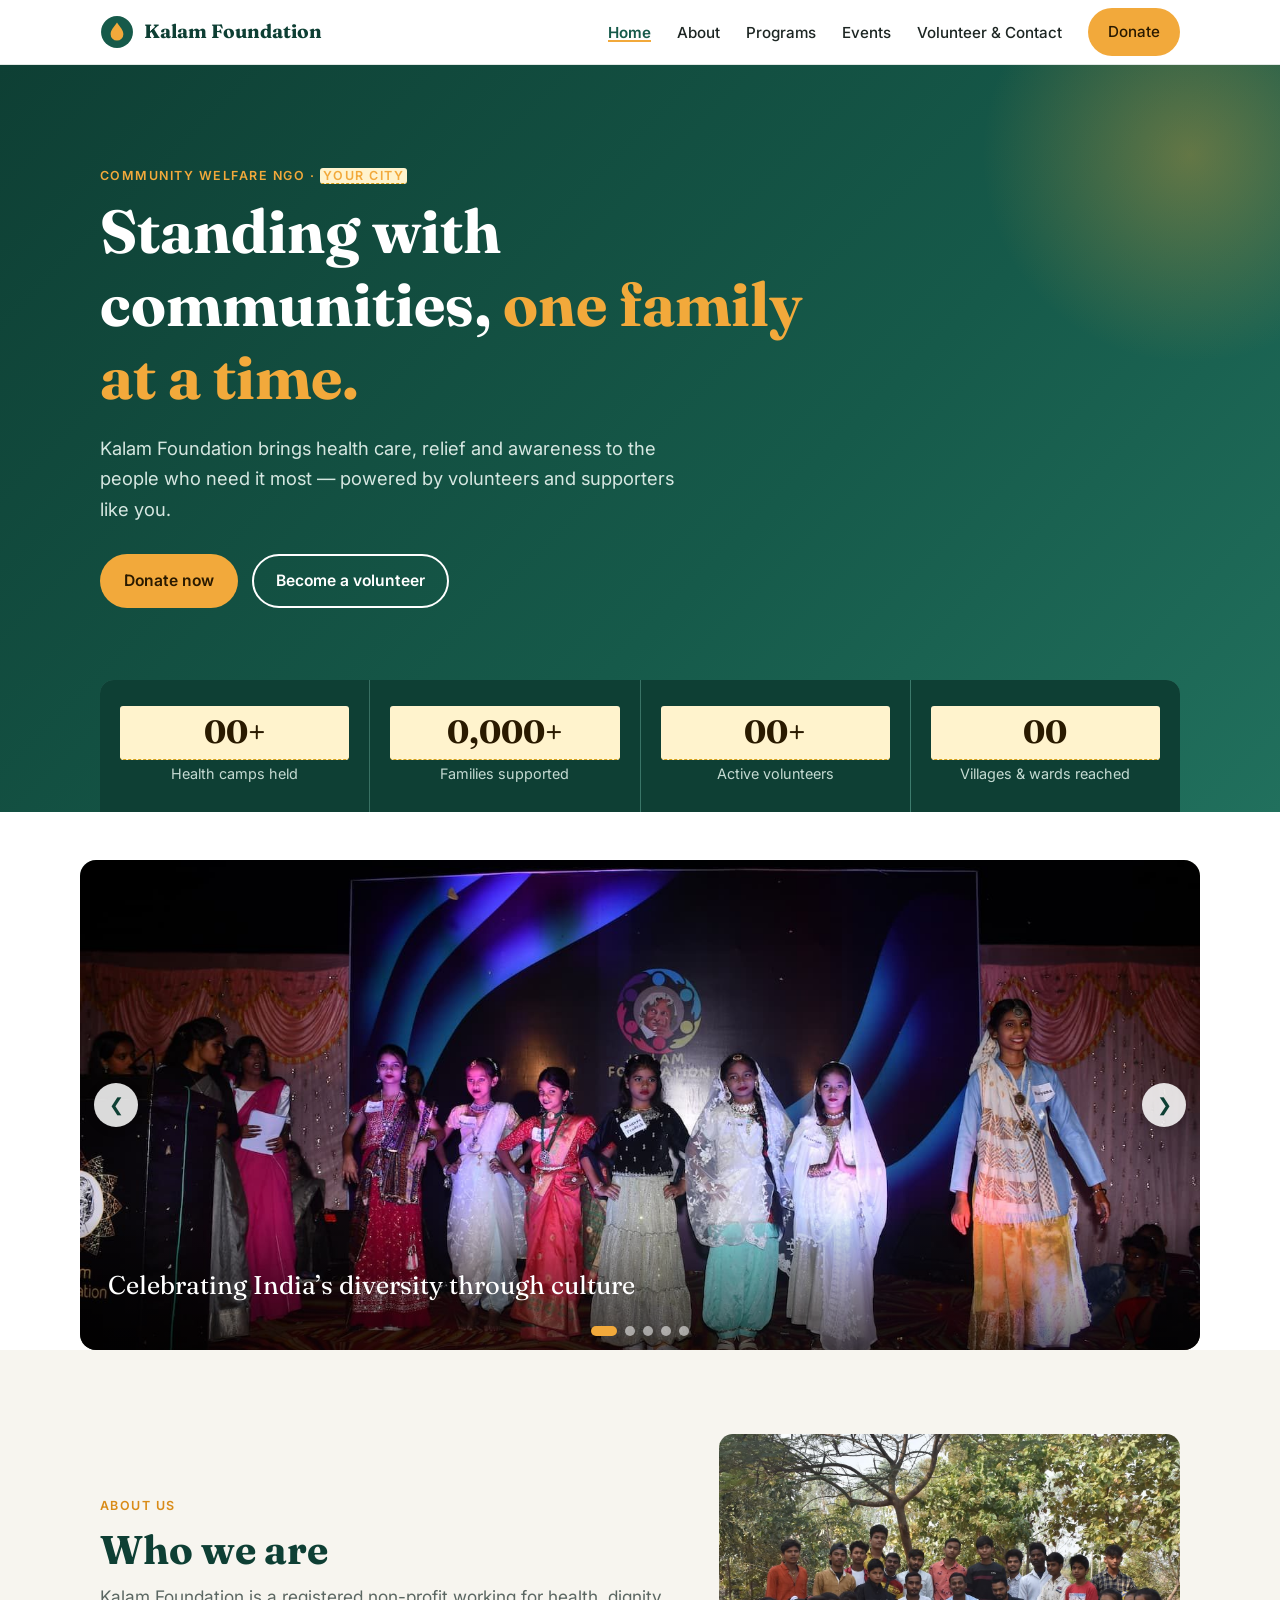
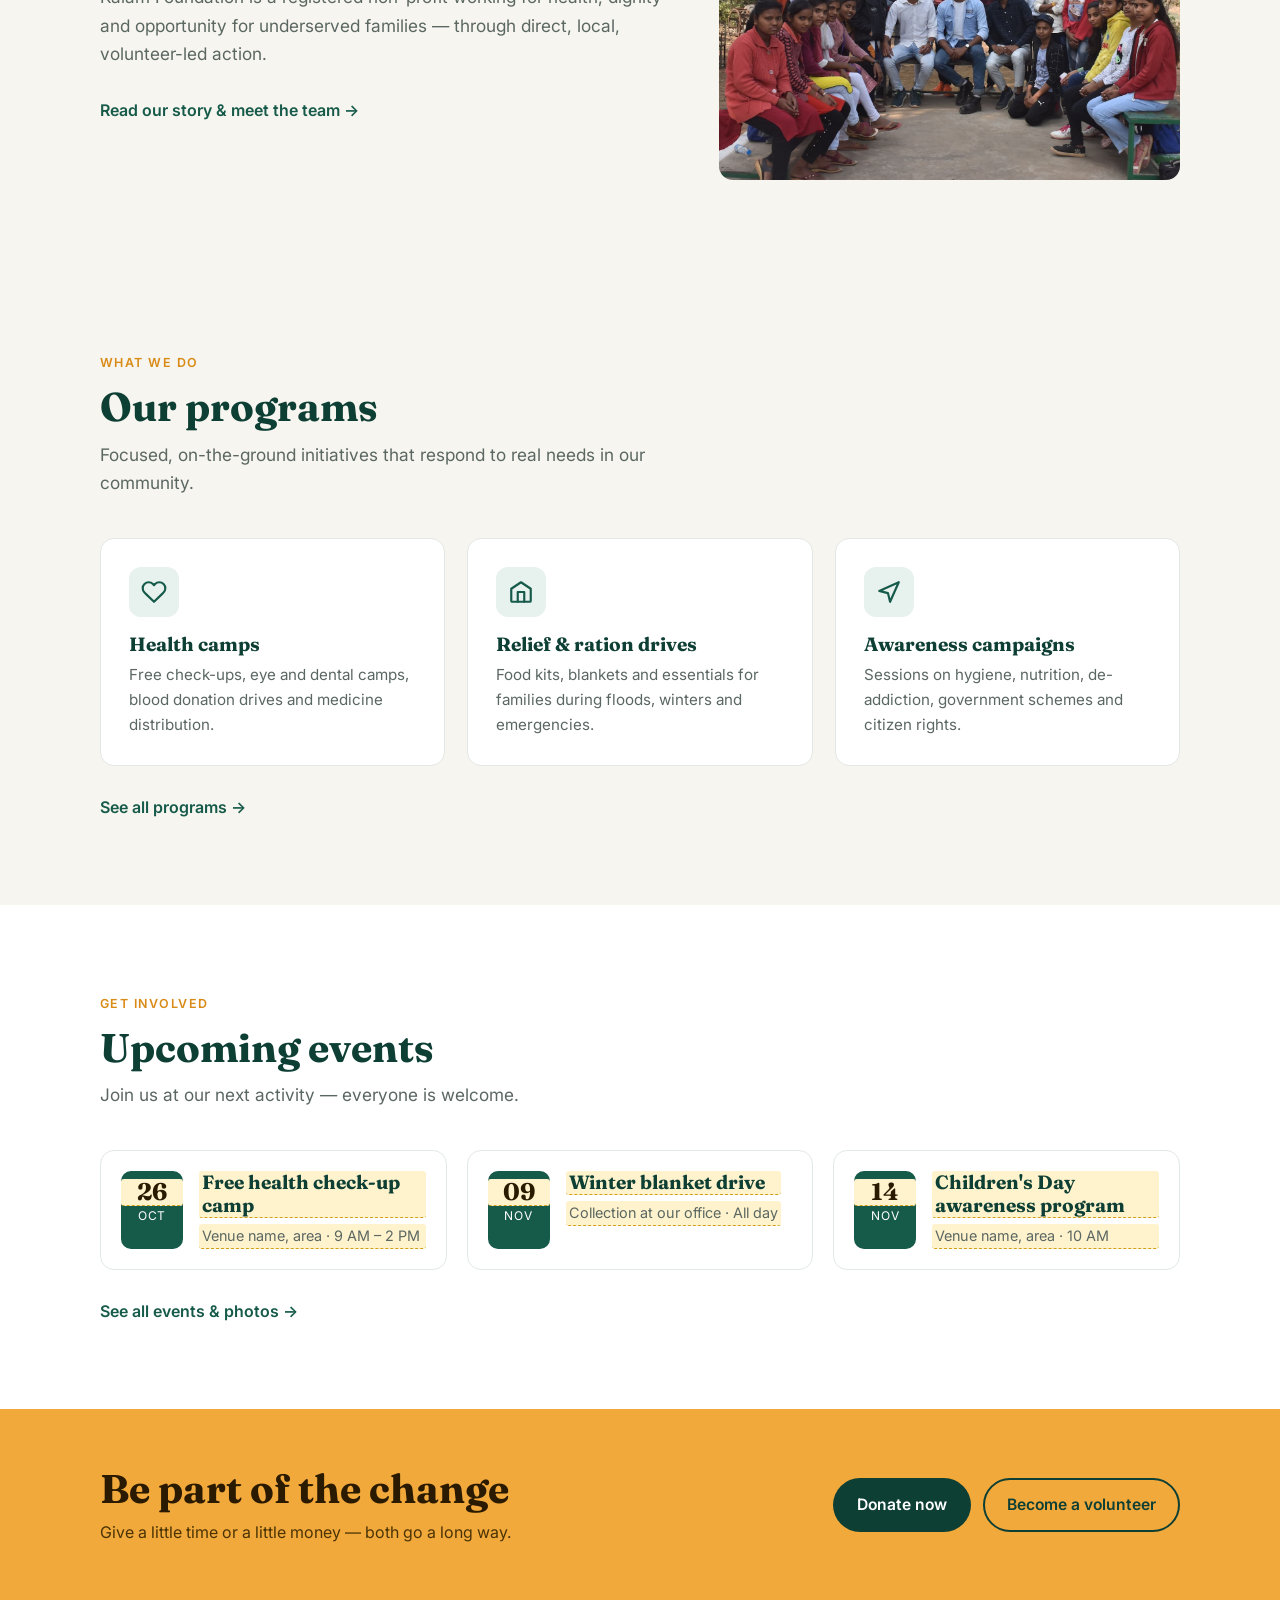
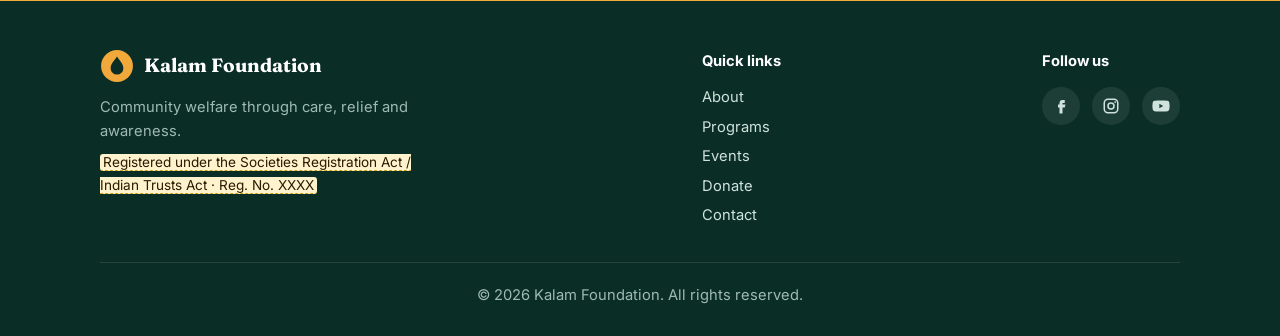
==== commit 5aa760fb: "Add files via upload" ====
--- a/index.html
+++ b/index.html
@@ -11,193 +11,39 @@
 <link rel="preconnect" href="https://fonts.googleapis.com">
 <link rel="preconnect" href="https://fonts.gstatic.com" crossorigin>
 <link href="https://fonts.googleapis.com/css2?family=Fraunces:opsz,wght@9..144,600;9..144,700&family=Inter:wght@400;500;600&display=swap" rel="stylesheet">
-<style>
-:root{
-  --green:#165a4a; --green-dk:#0e3f34; --green-lt:#e7f1ed;
-  --saffron:#f2a93b; --saffron-dk:#d98b17;
-  --ink:#1d2623; --muted:#5b6762; --line:#e2e8e5;
-  --bg:#ffffff; --bg-soft:#f7f5ef; --radius:14px;
-  --max:1120px;
-}
-*{box-sizing:border-box;margin:0;padding:0}
-html{scroll-behavior:smooth}
-body{font-family:Inter,system-ui,sans-serif;color:var(--ink);background:var(--bg);line-height:1.65;font-size:16px}
-img{max-width:100%;display:block}
-a{color:var(--green)}
-h1,h2,h3{font-family:Fraunces,Georgia,serif;line-height:1.2;color:var(--green-dk)}
-h2{font-size:clamp(1.8rem,3.5vw,2.5rem);margin-bottom:.6rem}
-h3{font-size:1.2rem;margin-bottom:.4rem}
-.wrap{max-width:var(--max);margin:0 auto;padding:0 20px}
-section{padding:84px 0;scroll-margin-top:64px}
-.soft{background:var(--bg-soft)}
-.eyebrow{display:inline-block;font-size:.78rem;font-weight:600;letter-spacing:.12em;text-transform:uppercase;color:var(--saffron-dk);margin-bottom:.6rem}
-.lead{color:var(--muted);font-size:1.08rem;max-width:640px}
-.ph{background:#fff3cd;border-bottom:1px dashed #d4a017;padding:0 3px;border-radius:3px} /* placeholder text — replace and remove class */
-
-/* Buttons */
-.btn{display:inline-flex;align-items:center;gap:8px;padding:12px 22px;border-radius:999px;font-weight:600;text-decoration:none;border:2px solid transparent;cursor:pointer;font-size:.98rem;transition:.2s}
-.btn-primary{background:var(--saffron);color:#2a1a00}
-.btn-primary:hover{background:var(--saffron-dk)}
-.btn-ghost{border-color:currentColor;color:#fff}
-.btn-ghost:hover{background:rgba(255,255,255,.12)}
-.btn-green{background:var(--green);color:#fff}
-.btn-green:hover{background:var(--green-dk)}
-
-/* Header */
-header{position:sticky;top:0;z-index:50;background:rgba(255,255,255,.95);backdrop-filter:blur(8px);border-bottom:1px solid var(--line)}
-.nav{display:flex;align-items:center;justify-content:space-between;height:64px}
-.brand{display:flex;align-items:center;gap:10px;text-decoration:none;font-family:Fraunces,serif;font-weight:700;font-size:1.2rem;color:var(--green-dk)}
-.brand svg{width:34px;height:34px}
-.menu{display:flex;gap:26px;list-style:none;align-items:center}
-.menu a{text-decoration:none;color:var(--ink);font-weight:500;font-size:.95rem}
-.menu a:hover{color:var(--green)}
-.menu .btn{padding:9px 18px;color:#2a1a00}
-.burger{display:none;background:none;border:0;cursor:pointer;padding:8px}
-.burger span{display:block;width:24px;height:2px;background:var(--ink);margin:5px 0;transition:.2s}
-
-/* Hero */
-.hero{background:linear-gradient(135deg,var(--green-dk),var(--green) 60%,#21705d);color:#fff;padding:96px 0 0;position:relative;overflow:hidden}
-.hero::after{content:"";position:absolute;right:-120px;top:-120px;width:420px;height:420px;border-radius:50%;background:radial-gradient(circle,rgba(242,169,59,.35),transparent 70%)}
-.hero h1{color:#fff;font-size:clamp(2.3rem,5.5vw,3.8rem);max-width:760px}
-.hero h1 em{font-style:normal;color:var(--saffron)}
-.hero p{color:#d6e7e1;font-size:1.15rem;max-width:600px;margin:18px 0 30px}
-.hero .ctas{display:flex;gap:14px;flex-wrap:wrap}
-.stats{display:grid;grid-template-columns:repeat(4,1fr);gap:1px;background:rgba(255,255,255,.15);border-radius:var(--radius) var(--radius) 0 0;margin-top:72px;overflow:hidden;position:relative;z-index:1}
-.stat{background:var(--green-dk);padding:26px 20px;text-align:center}
-.stat b{display:block;font-family:Fraunces,serif;font-size:2rem;color:var(--saffron)}
-.stat span{color:#c4dad2;font-size:.9rem}
-
-/* About */
-.about-grid{display:grid;grid-template-columns:1.1fr .9fr;gap:56px;align-items:center}
-.photo{background:linear-gradient(135deg,#d9e8e2,#f3e6cc);border-radius:var(--radius);display:flex;align-items:center;justify-content:center;color:var(--muted);font-size:.9rem;text-align:center;aspect-ratio:4/3}
-.pillars{display:grid;grid-template-columns:1fr 1fr;gap:18px;margin-top:28px}
-.pillar{border-left:3px solid var(--saffron);padding:4px 0 4px 14px}
-.pillar strong{display:block;color:var(--green-dk)}
-.pillar p{color:var(--muted);font-size:.94rem}
-
-/* Programs */
-.cards{display:grid;grid-template-columns:repeat(3,1fr);gap:22px;margin-top:40px}
-.card{background:#fff;border:1px solid var(--line);border-radius:var(--radius);padding:28px;transition:.2s}
-.card:hover{transform:translateY(-4px);box-shadow:0 12px 30px rgba(22,90,74,.1)}
-.icon{width:50px;height:50px;border-radius:12px;background:var(--green-lt);display:flex;align-items:center;justify-content:center;margin-bottom:16px}
-.icon svg{width:26px;height:26px;stroke:var(--green);fill:none;stroke-width:2;stroke-linecap:round;stroke-linejoin:round}
-.card p{color:var(--muted);font-size:.95rem}
-
-/* Events */
-.events{display:grid;grid-template-columns:repeat(3,1fr);gap:20px;margin-top:40px}
-.event{display:flex;gap:16px;background:#fff;border-radius:var(--radius);padding:20px;border:1px solid var(--line)}
-.date{flex:none;width:62px;text-align:center;background:var(--green);color:#fff;border-radius:10px;padding:8px 0;line-height:1.1}
-.date b{display:block;font-size:1.5rem;font-family:Fraunces,serif}
-.date small{font-size:.75rem;text-transform:uppercase;letter-spacing:.08em}
-.event p{color:var(--muted);font-size:.9rem}
-.gallery{display:grid;grid-template-columns:repeat(4,1fr);gap:12px;margin-top:48px}
-.gallery .photo{aspect-ratio:1}
-.gallery .photo:nth-child(1){grid-column:span 2;grid-row:span 2;aspect-ratio:auto}
-
-/* Team */
-.team{display:grid;grid-template-columns:repeat(4,1fr);gap:22px;margin-top:40px}
-.member{text-align:center}
-.avatar{width:120px;height:120px;border-radius:50%;margin:0 auto 14px;background:var(--green-lt);display:flex;align-items:center;justify-content:center;font-family:Fraunces,serif;font-size:2.2rem;color:var(--green);border:4px solid #fff;box-shadow:0 4px 16px rgba(0,0,0,.08)}
-.member span{color:var(--muted);font-size:.9rem}
-
-/* Donate */
-.donate{background:var(--green-dk);color:#fff}
-.donate h2{color:#fff}
-.donate .lead{color:#c4dad2}
-.donate-grid{display:grid;grid-template-columns:1fr 1fr;gap:28px;margin-top:40px}
-.panel{background:rgba(255,255,255,.06);border:1px solid rgba(255,255,255,.14);border-radius:var(--radius);padding:30px}
-.panel h3{color:#fff}
-.qr{width:180px;height:180px;background:#fff;border-radius:12px;margin:18px 0;display:flex;align-items:center;justify-content:center;color:#666;font-size:.85rem;text-align:center;padding:10px}
-.upi{display:flex;gap:10px;align-items:center;flex-wrap:wrap}
-.upi code{background:rgba(255,255,255,.1);padding:8px 12px;border-radius:8px;font-size:1rem}
-.copy{background:var(--saffron);border:0;border-radius:8px;padding:8px 14px;font-weight:600;cursor:pointer}
-.bank{width:100%;border-collapse:collapse;margin-top:12px}
-.bank td{padding:10px 0;border-bottom:1px solid rgba(255,255,255,.12);font-size:.95rem}
-.bank td:first-child{color:#a9c5bb;width:42%}
-.note{margin-top:18px;font-size:.88rem;color:#a9c5bb}
-.donate .ph,.stat .ph,.date .ph{color:#2a1a00}
-
-/* Volunteer & Contact */
-.vc-grid{display:grid;grid-template-columns:1.2fr .8fr;gap:48px;margin-top:40px}
-form{display:grid;grid-template-columns:1fr 1fr;gap:16px}
-label{font-size:.88rem;font-weight:600;display:block;margin-bottom:6px}
-input,select,textarea{width:100%;padding:12px 14px;border:1px solid var(--line);border-radius:10px;font:inherit;background:#fff}
-input:focus,select:focus,textarea:focus{outline:2px solid var(--green);border-color:transparent}
-.full{grid-column:1/-1}
-.contact-list{list-style:none;display:grid;gap:18px}
-.contact-list li{display:flex;gap:14px}
-.contact-list .icon{flex:none;margin:0;width:44px;height:44px}
-.contact-list small{display:block;color:var(--muted)}
-.map{margin-top:24px;border-radius:var(--radius);overflow:hidden;aspect-ratio:16/10}
-.wa{background:#25d366;color:#fff;margin-top:20px}
-.wa:hover{background:#1ebe5b}
-
-/* Footer */
-footer{background:#0a2e26;color:#9fbab1;padding:48px 0 28px;font-size:.92rem}
-.foot{display:flex;justify-content:space-between;gap:30px;flex-wrap:wrap}
-footer .brand{color:#fff}
-footer a{color:#cfe2db;text-decoration:none}
-.social{display:flex;gap:12px;margin-top:14px}
-.social a{width:38px;height:38px;border-radius:50%;background:rgba(255,255,255,.08);display:flex;align-items:center;justify-content:center}
-.social svg{width:18px;height:18px;fill:#cfe2db}
-.copyright{border-top:1px solid rgba(255,255,255,.1);margin-top:32px;padding-top:20px;text-align:center}
-
-/* Responsive */
-@media (max-width:900px){
-  .about-grid,.donate-grid,.vc-grid{grid-template-columns:1fr}
-  .cards,.events{grid-template-columns:1fr 1fr}
-  .team{grid-template-columns:1fr 1fr}
-  .stats{grid-template-columns:1fr 1fr}
-}
-@media (max-width:760px){
-  .burger{display:block}
-  .menu{position:fixed;inset:64px 0 auto 0;flex-direction:column;background:#fff;padding:20px;gap:18px;border-bottom:1px solid var(--line);transform:translateY(-130%);transition:.25s}
-  .menu.open{transform:none}
-  section{padding:64px 0}
-  .cards,.events,form{grid-template-columns:1fr}
-  .gallery{grid-template-columns:1fr 1fr}
-  .pillars{grid-template-columns:1fr}
-}
-</style>
+<link rel="stylesheet" href="style.css">
 </head>
 <body>
-
-<!-- =========================================================
-     HOW TO EDIT: Search for class="ph" — every highlighted
-     yellow item is placeholder text. Replace it, then delete
-     the class="ph" so the highlight disappears.
-     ========================================================= -->
-
+<!-- HOW TO EDIT: yellow-highlighted text (class="ph") is placeholder. Replace it, then delete class="ph". Styles are in style.css, scripts in main.js. -->
 <header>
   <nav class="wrap nav">
-    <a href="#top" class="brand">
+    <a href="index.html" class="brand">
       <svg viewBox="0 0 64 64" aria-hidden="true"><circle cx="32" cy="32" r="30" fill="#165a4a"/><path d="M32 14c-6 9-12 14-12 22a12 12 0 0 0 24 0c0-8-6-13-12-22z" fill="#f2a93b"/></svg>
       Kalam Foundation
     </a>
     <button class="burger" aria-label="Open menu" onclick="document.querySelector('.menu').classList.toggle('open')"><span></span><span></span><span></span></button>
-    <ul class="menu" onclick="if(event.target.tagName==='A')this.classList.remove('open')">
-      <li><a href="#about">About</a></li>
-      <li><a href="#programs">Programs</a></li>
-      <li><a href="#events">Events</a></li>
-      <li><a href="#team">Team</a></li>
-      <li><a href="#volunteer">Volunteer</a></li>
-      <li><a href="#contact">Contact</a></li>
-      <li><a href="#donate" class="btn btn-primary">Donate</a></li>
+    <ul class="menu">
+      <li><a href="index.html" data-page="index">Home</a></li>
+      <li><a href="about.html" data-page="about">About</a></li>
+      <li><a href="programs.html" data-page="programs">Programs</a></li>
+      <li><a href="events.html" data-page="events">Events</a></li>
+      <li><a href="contact.html" data-page="contact">Volunteer &amp; Contact</a></li>
+      <li><a href="donate.html" class="btn btn-primary">Donate</a></li>
     </ul>
   </nav>
 </header>
 
-<main id="top">
+<main>
 
 <!-- HERO -->
 <section class="hero">
   <div class="wrap">
-    <span class="eyebrow" style="color:var(--saffron)">Community Welfare NGO · <span class="ph">Khitoli</span></span>
+    <span class="eyebrow" style="color:var(--saffron)">Community Welfare NGO · <span class="ph">Your City</span></span>
     <h1>Standing with communities, <em>one family at a time.</em></h1>
     <p>Kalam Foundation brings health care, relief and awareness to the people who need it most — powered by volunteers and supporters like you.</p>
     <div class="ctas">
-      <a href="#donate" class="btn btn-primary">Donate now</a>
-      <a href="#volunteer" class="btn btn-ghost">Become a volunteer</a>
+      <a href="donate.html" class="btn btn-primary">Donate now</a>
+      <a href="contact.html#volunteer" class="btn btn-ghost">Become a volunteer</a>
     </div>
     <div class="stats">
       <div class="stat"><b class="ph">00+</b><span>Health camps held</span></div>
@@ -208,22 +54,48 @@
   </div>
 </section>
 
-<!-- ABOUT -->
-<section id="about">
+<!-- ============ PHOTO SLIDER — START ============ -->
+<!-- To add/remove a slide: copy or delete one <figure class="ks-slide">…</figure> block.
+     Put photos in the images folder and change src="images/slide1.jpg" etc. -->
+<section class="ks-section" aria-label="Photo slider">
+  <div class="ks" id="ks">
+    <div class="ks-track">
+      <figure class="ks-slide">
+        <img src="images/cultural-program.jpg" alt="Children in traditional dress from different states" loading="eager">
+        <figcaption>Celebrating India’s diversity through culture</figcaption>
+      </figure>
+      <figure class="ks-slide">
+        <img src="images/sapling-felicitation.jpg" alt="Guest being welcomed with a sapling" loading="lazy">
+        <figcaption>Welcoming guests with saplings — a greener future</figcaption>
+      </figure>
+      <figure class="ks-slide">
+        <img src="images/young-artist.jpg" alt="Young artist presenting a portrait" loading="lazy">
+        <figcaption>Encouraging young talent</figcaption>
+      </figure>
+      <figure class="ks-slide">
+        <img src="images/youth-group.jpg" alt="Youth group gathered outdoors" loading="lazy">
+        <figcaption>Together with the youth of our community</figcaption>
+      </figure>
+      <figure class="ks-slide">
+        <img src="images/community-gathering.jpg" alt="Community members at a Kalam Foundation event" loading="lazy">
+        <figcaption>Our community, our strength</figcaption>
+      </figure>
+    </div>
+    <button class="ks-btn ks-prev" aria-label="Previous slide">&#10094;</button>
+    <button class="ks-btn ks-next" aria-label="Next slide">&#10095;</button>
+    <div class="ks-dots"></div>
+  </div>
+</section>
+
+<section class="soft">
   <div class="wrap about-grid">
     <div>
       <span class="eyebrow">About us</span>
       <h2>Who we are</h2>
-      <p class="lead">Kalam Foundation is a registered non-profit founded in <span class="ph">20XX</span> by a group of <span class="ph">teachers, professionals and local citizens</span> who believed that small, steady acts of service can change a community.</p>
-      <p style="margin-top:14px;color:var(--muted)"><span class="ph">Write 2–3 sentences about how the foundation started, the area you serve, and what makes your work different.</span></p>
-      <div class="pillars">
-        <div class="pillar"><strong>Our mission</strong><p>To improve health, dignity and opportunity for underserved families through direct, local action.</p></div>
-        <div class="pillar"><strong>Our vision</strong><p>A community where no one is left without care, support or a voice.</p></div>
-        <div class="pillar"><strong>Transparency</strong><p>Every rupee is accounted for. Annual reports are available on request.</p></div>
-        <div class="pillar"><strong>Volunteer-led</strong><p>Our work is carried out by people from the communities we serve.</p></div>
-      </div>
+      <p class="lead">Kalam Foundation is a registered non-profit working for health, dignity and opportunity for underserved families — through direct, local, volunteer-led action.</p>
+      <a class="more" href="about.html">Read our story &amp; meet the team →</a>
     </div>
-    <div class="photo">📷 Replace with a photo of your team<br>or a community activity</div>
+    <img class="photo" src="images/youth-group.jpg" alt="Kalam Foundation volunteers with young people from the community" loading="lazy" style="object-fit:cover">
   </div>
 </section>
 
@@ -237,10 +109,8 @@
       <div class="card"><div class="icon"><svg viewBox="0 0 24 24"><path d="M20.8 4.6a5.5 5.5 0 0 0-7.8 0L12 5.7l-1-1.1a5.5 5.5 0 0 0-7.8 7.8l1 1.1L12 21l7.8-7.5 1-1.1a5.5 5.5 0 0 0 0-7.8z"/></svg></div><h3>Health camps</h3><p>Free check-ups, eye and dental camps, blood donation drives and medicine distribution.</p></div>
       <div class="card"><div class="icon"><svg viewBox="0 0 24 24"><path d="M3 9l9-6 9 6v11a1 1 0 0 1-1 1H4a1 1 0 0 1-1-1z"/><path d="M9 21V12h6v9"/></svg></div><h3>Relief &amp; ration drives</h3><p>Food kits, blankets and essentials for families during floods, winters and emergencies.</p></div>
       <div class="card"><div class="icon"><svg viewBox="0 0 24 24"><path d="M3 11l18-8-8 18-2-8z"/></svg></div><h3>Awareness campaigns</h3><p>Sessions on hygiene, nutrition, de-addiction, government schemes and citizen rights.</p></div>
-      <div class="card"><div class="icon"><svg viewBox="0 0 24 24"><circle cx="9" cy="7" r="4"/><path d="M2 21v-2a4 4 0 0 1 4-4h6a4 4 0 0 1 4 4v2"/><path d="M19 8v6M16 11h6"/></svg></div><h3>Women &amp; child welfare</h3><p>Support for mothers and children, self-help groups and skill sessions for women.</p></div>
-      <div class="card"><div class="icon"><svg viewBox="0 0 24 24"><path d="M12 22V12"/><path d="M12 12C12 7 8 3 3 3c0 5 4 9 9 9z"/><path d="M12 15c0-4 3-7 8-7 0 4-3 7-8 7z"/></svg></div><h3>Clean &amp; green</h3><p>Cleanliness drives, tree plantation and safe drinking water initiatives.</p></div>
-      <div class="card"><div class="icon"><svg viewBox="0 0 24 24"><circle cx="12" cy="8" r="4"/><path d="M6 21v-1a6 6 0 0 1 12 0v1"/></svg></div><h3>Elderly support</h3><p>Regular visits, health monitoring and help accessing pensions for senior citizens.</p></div>
     </div>
+    <a class="more" href="programs.html">See all programs →</a>
   </div>
 </section>
 
@@ -256,95 +126,17 @@
       <div class="event"><div class="date"><b class="ph">14</b><small>Nov</small></div><div><h3 class="ph">Children's Day awareness program</h3><p class="ph">Venue name, area · 10 AM</p></div></div>
     </div>
 
-    <h3 style="margin-top:56px;font-size:1.5rem">From our recent work</h3>
-    <div class="gallery">
-      <div class="photo">📷 Featured photo</div>
-      <div class="photo">📷</div><div class="photo">📷</div>
-      <div class="photo">📷</div><div class="photo">📷</div>
-    </div>
+    <a class="more" href="events.html">See all events &amp; photos →</a>
   </div>
 </section>
 
-<!-- TEAM -->
-<section id="team" class="soft">
+<section class="cta-band">
   <div class="wrap">
-    <span class="eyebrow">Our people</span>
-    <h2>Meet the team</h2>
-    <p class="lead">The people who give their time to keep the foundation running.</p>
-    <div class="team">
-      <div class="member"><div class="avatar">A</div><h3 class="ph">Member Name</h3><span>Founder &amp; President</span></div>
-      <div class="member"><div class="avatar">B</div><h3 class="ph">Member Name</h3><span>Secretary</span></div>
-      <div class="member"><div class="avatar">C</div><h3 class="ph">Member Name</h3><span>Treasurer</span></div>
-      <div class="member"><div class="avatar">D</div><h3 class="ph">Member Name</h3><span>Volunteer Coordinator</span></div>
-    </div>
-    <!-- To use a real photo, replace <div class="avatar">A</div> with:
-         <img class="avatar" src="images/name.jpg" alt="Member Name" style="object-fit:cover"> -->
+    <div><h2>Be part of the change</h2><p>Give a little time or a little money — both go a long way.</p></div>
+    <div class="ctas"><a href="donate.html" class="btn btn-dark">Donate now</a><a href="contact.html#volunteer" class="btn btn-outline">Become a volunteer</a></div>
   </div>
 </section>
 
-<!-- DONATE -->
-<section id="donate" class="donate">
-  <div class="wrap">
-    <span class="eyebrow" style="color:var(--saffron)">Support our work</span>
-    <h2>Make a donation</h2>
-    <p class="lead">Your contribution goes directly into medicines, ration kits and community programs. Even a small amount makes a real difference.</p>
-    <div class="donate-grid">
-      <div class="panel">
-        <h3>Pay by UPI</h3>
-        <p style="color:#c4dad2">Scan with Google Pay, PhonePe, Paytm or any UPI app.</p>
-        <div class="qr">Replace with your UPI QR code image<br>(images/upi-qr.png)</div>
-        <div class="upi"><code id="upi" class="ph">kalamfoundation@upi</code><button class="copy" onclick="copyUPI(this)">Copy UPI ID</button></div>
-      </div>
-      <div class="panel">
-        <h3>Bank transfer</h3>
-        <table class="bank">
-          <tr><td>Account name</td><td>Kalam Foundation</td></tr>
-          <tr><td>Account number</td><td class="ph">XXXXXXXXXXXX</td></tr>
-          <tr><td>IFSC</td><td class="ph">XXXX0000000</td></tr>
-          <tr><td>Bank &amp; branch</td><td class="ph">Bank name, Branch</td></tr>
-        </table>
-        <p class="note"><span class="ph">Donations are eligible for tax exemption under Section 80G (Reg. No. XXXX).</span> After donating, send your name, PAN and transaction ID on WhatsApp to receive your receipt.<br>
-        <em>Remove the 80G line if your foundation doesn't have 80G registration.</em></p>
-      </div>
-    </div>
-  </div>
-</section>
-
-<!-- VOLUNTEER & CONTACT -->
-<section id="volunteer">
-  <div class="wrap">
-    <span class="eyebrow">Join us</span>
-    <h2>Volunteer with us</h2>
-    <p class="lead">Give a few hours a month. Fill in the form and our coordinator will call you.</p>
-    <div class="vc-grid">
-      <!-- Free form handling: create a form at https://formspree.io and paste your form ID below -->
-      <form action="https://formspree.io/f/YOUR_FORM_ID" method="POST">
-        <div><label for="name">Full name</label><input id="name" name="name" required></div>
-        <div><label for="phone">Phone / WhatsApp</label><input id="phone" name="phone" type="tel" required></div>
-        <div><label for="email">Email</label><input id="email" name="email" type="email"></div>
-        <div><label for="area">I'd like to help with</label>
-          <select id="area" name="interest">
-            <option>Health camps</option><option>Relief drives</option><option>Awareness programs</option>
-            <option>Women &amp; child welfare</option><option>Fundraising</option><option>Social media / design</option><option>Anything needed</option>
-          </select></div>
-        <div class="full"><label for="msg">Message (optional)</label><textarea id="msg" name="message" rows="4"></textarea></div>
-        <div class="full"><button class="btn btn-green" type="submit">Send my details</button></div>
-      </form>
-
-      <div id="contact">
-        <h3 style="font-size:1.5rem;margin-bottom:20px">Contact us</h3>
-        <ul class="contact-list">
-          <li><div class="icon"><svg viewBox="0 0 24 24"><path d="M21 10c0 7-9 13-9 13S3 17 3 10a9 9 0 0 1 18 0z"/><circle cx="12" cy="10" r="3"/></svg></div><div><small>Address</small><span class="ph">Office address, City, State – PIN</span></div></li>
-          <li><div class="icon"><svg viewBox="0 0 24 24"><path d="M22 16.9v3a2 2 0 0 1-2.2 2 19.8 19.8 0 0 1-8.6-3.1 19.5 19.5 0 0 1-6-6A19.8 19.8 0 0 1 2.1 4.2 2 2 0 0 1 4.1 2h3a2 2 0 0 1 2 1.7c.1.9.4 1.8.7 2.7a2 2 0 0 1-.5 2.1L8 9.8a16 16 0 0 0 6 6l1.3-1.3a2 2 0 0 1 2.1-.4c.9.3 1.8.6 2.7.7a2 2 0 0 1 1.7 2z"/></svg></div><div><small>Phone</small><a class="ph" href="tel:+910000000000">+91 00000 00000</a></div></li>
-          <li><div class="icon"><svg viewBox="0 0 24 24"><rect x="2" y="4" width="20" height="16" rx="2"/><path d="M22 6l-10 7L2 6"/></svg></div><div><small>Email</small><a class="ph" href="mailto:info@yourdomain.org">info@yourdomain.org</a></div></li>
-        </ul>
-        <a class="btn wa" href="https://wa.me/910000000000" target="_blank" rel="noopener">Chat on WhatsApp</a>
-        <!-- Map: Google Maps → search your office → Share → Embed a map → copy the src URL here -->
-        <div class="map photo">🗺️ Paste your Google Maps embed here</div>
-      </div>
-    </div>
-  </div>
-</section>
 
 </main>
 
@@ -352,13 +144,13 @@
   <div class="wrap">
     <div class="foot">
       <div style="max-width:340px">
-        <a href="#top" class="brand"><svg viewBox="0 0 64 64" aria-hidden="true"><circle cx="32" cy="32" r="30" fill="#f2a93b"/><path d="M32 14c-6 9-12 14-12 22a12 12 0 0 0 24 0c0-8-6-13-12-22z" fill="#0a2e26"/></svg>Kalam Foundation</a>
+        <a href="index.html" class="brand"><svg viewBox="0 0 64 64" aria-hidden="true"><circle cx="32" cy="32" r="30" fill="#f2a93b"/><path d="M32 14c-6 9-12 14-12 22a12 12 0 0 0 24 0c0-8-6-13-12-22z" fill="#0a2e26"/></svg>Kalam Foundation</a>
         <p style="margin-top:12px">Community welfare through care, relief and awareness.</p>
         <p style="margin-top:8px;font-size:.85rem"><span class="ph">Registered under the Societies Registration Act / Indian Trusts Act · Reg. No. XXXX</span></p>
       </div>
       <div>
         <strong style="color:#fff">Quick links</strong>
-        <p style="margin-top:10px;line-height:2"><a href="#about">About</a><br><a href="#programs">Programs</a><br><a href="#donate">Donate</a><br><a href="#volunteer">Volunteer</a></p>
+        <p style="margin-top:10px;line-height:2"><a href="about.html">About</a><br><a href="programs.html">Programs</a><br><a href="events.html">Events</a><br><a href="donate.html">Donate</a><br><a href="contact.html">Contact</a></p>
       </div>
       <div>
         <strong style="color:#fff">Follow us</strong>
@@ -369,16 +161,9 @@
         </div>
       </div>
     </div>
-    <p class="copyright">© <span id="yr"></span> Kalam Foundation. All rights reserved.</p>
+    <p class="copyright">© <span class="yr"></span> Kalam Foundation. All rights reserved.</p>
   </div>
 </footer>
-
-<script>
-document.getElementById('yr').textContent = new Date().getFullYear();
-function copyUPI(btn){
-  const id = document.getElementById('upi').textContent.trim();
-  navigator.clipboard.writeText(id).then(()=>{btn.textContent='Copied ✓';setTimeout(()=>btn.textContent='Copy UPI ID',1800)});
-}
-</script>
+<script src="main.js"></script>
 </body>
 </html>
--- a/style.css
+++ b/style.css
@@ -0,0 +1,184 @@
+:root{
+  --green:#165a4a; --green-dk:#0e3f34; --green-lt:#e7f1ed;
+  --saffron:#f2a93b; --saffron-dk:#d98b17;
+  --ink:#1d2623; --muted:#5b6762; --line:#e2e8e5;
+  --bg:#ffffff; --bg-soft:#f7f5ef; --radius:14px;
+  --max:1120px;
+}
+*{box-sizing:border-box;margin:0;padding:0}
+html{scroll-behavior:smooth}
+body{font-family:Inter,system-ui,sans-serif;color:var(--ink);background:var(--bg);line-height:1.65;font-size:16px}
+img{max-width:100%;display:block}
+a{color:var(--green)}
+h1,h2,h3{font-family:Fraunces,Georgia,serif;line-height:1.2;color:var(--green-dk)}
+h2{font-size:clamp(1.8rem,3.5vw,2.5rem);margin-bottom:.6rem}
+h3{font-size:1.2rem;margin-bottom:.4rem}
+.wrap{max-width:var(--max);margin:0 auto;padding:0 20px}
+section{padding:84px 0;scroll-margin-top:64px}
+.soft{background:var(--bg-soft)}
+.eyebrow{display:inline-block;font-size:.78rem;font-weight:600;letter-spacing:.12em;text-transform:uppercase;color:var(--saffron-dk);margin-bottom:.6rem}
+.lead{color:var(--muted);font-size:1.08rem;max-width:640px}
+.ph{background:#fff3cd;border-bottom:1px dashed #d4a017;padding:0 3px;border-radius:3px} /* placeholder text — replace and remove class */
+
+/* Buttons */
+.btn{display:inline-flex;align-items:center;gap:8px;padding:12px 22px;border-radius:999px;font-weight:600;text-decoration:none;border:2px solid transparent;cursor:pointer;font-size:.98rem;transition:.2s}
+.btn-primary{background:var(--saffron);color:#2a1a00}
+.btn-primary:hover{background:var(--saffron-dk)}
+.btn-ghost{border-color:currentColor;color:#fff}
+.btn-ghost:hover{background:rgba(255,255,255,.12)}
+.btn-green{background:var(--green);color:#fff}
+.btn-green:hover{background:var(--green-dk)}
+
+/* Header */
+header{position:sticky;top:0;z-index:50;background:rgba(255,255,255,.95);backdrop-filter:blur(8px);border-bottom:1px solid var(--line)}
+.nav{display:flex;align-items:center;justify-content:space-between;height:64px}
+.brand{display:flex;align-items:center;gap:10px;text-decoration:none;font-family:Fraunces,serif;font-weight:700;font-size:1.2rem;color:var(--green-dk)}
+.brand svg{width:34px;height:34px}
+.menu{display:flex;gap:26px;list-style:none;align-items:center}
+.menu a{text-decoration:none;color:var(--ink);font-weight:500;font-size:.95rem}
+.menu a:hover{color:var(--green)}
+.menu .btn{padding:9px 18px;color:#2a1a00}
+.burger{display:none;background:none;border:0;cursor:pointer;padding:8px}
+.burger span{display:block;width:24px;height:2px;background:var(--ink);margin:5px 0;transition:.2s}
+
+/* Hero */
+.hero{background:linear-gradient(135deg,var(--green-dk),var(--green) 60%,#21705d);color:#fff;padding:96px 0 0;position:relative;overflow:hidden}
+.hero::after{content:"";position:absolute;right:-120px;top:-120px;width:420px;height:420px;border-radius:50%;background:radial-gradient(circle,rgba(242,169,59,.35),transparent 70%)}
+.hero h1{color:#fff;font-size:clamp(2.3rem,5.5vw,3.8rem);max-width:760px}
+.hero h1 em{font-style:normal;color:var(--saffron)}
+.hero p{color:#d6e7e1;font-size:1.15rem;max-width:600px;margin:18px 0 30px}
+.hero .ctas{display:flex;gap:14px;flex-wrap:wrap}
+.stats{display:grid;grid-template-columns:repeat(4,1fr);gap:1px;background:rgba(255,255,255,.15);border-radius:var(--radius) var(--radius) 0 0;margin-top:72px;overflow:hidden;position:relative;z-index:1}
+.stat{background:var(--green-dk);padding:26px 20px;text-align:center}
+.stat b{display:block;font-family:Fraunces,serif;font-size:2rem;color:var(--saffron)}
+.stat span{color:#c4dad2;font-size:.9rem}
+
+/* About */
+.about-grid{display:grid;grid-template-columns:1.1fr .9fr;gap:56px;align-items:center}
+.photo{background:linear-gradient(135deg,#d9e8e2,#f3e6cc);border-radius:var(--radius);display:flex;align-items:center;justify-content:center;color:var(--muted);font-size:.9rem;text-align:center;aspect-ratio:4/3}
+.pillars{display:grid;grid-template-columns:1fr 1fr;gap:18px;margin-top:28px}
+.pillar{border-left:3px solid var(--saffron);padding:4px 0 4px 14px}
+.pillar strong{display:block;color:var(--green-dk)}
+.pillar p{color:var(--muted);font-size:.94rem}
+
+/* Programs */
+.cards{display:grid;grid-template-columns:repeat(3,1fr);gap:22px;margin-top:40px}
+.card{background:#fff;border:1px solid var(--line);border-radius:var(--radius);padding:28px;transition:.2s}
+.card:hover{transform:translateY(-4px);box-shadow:0 12px 30px rgba(22,90,74,.1)}
+.icon{width:50px;height:50px;border-radius:12px;background:var(--green-lt);display:flex;align-items:center;justify-content:center;margin-bottom:16px}
+.icon svg{width:26px;height:26px;stroke:var(--green);fill:none;stroke-width:2;stroke-linecap:round;stroke-linejoin:round}
+.card p{color:var(--muted);font-size:.95rem}
+
+/* Events */
+.events{display:grid;grid-template-columns:repeat(3,1fr);gap:20px;margin-top:40px}
+.event{display:flex;gap:16px;background:#fff;border-radius:var(--radius);padding:20px;border:1px solid var(--line)}
+.date{flex:none;width:62px;text-align:center;background:var(--green);color:#fff;border-radius:10px;padding:8px 0;line-height:1.1}
+.date b{display:block;font-size:1.5rem;font-family:Fraunces,serif}
+.date small{font-size:.75rem;text-transform:uppercase;letter-spacing:.08em}
+.event p{color:var(--muted);font-size:.9rem}
+.gallery{display:grid;grid-template-columns:repeat(4,1fr);gap:12px;margin-top:48px}
+.gallery .photo{aspect-ratio:1}
+.gallery .photo:nth-child(1){grid-column:span 2;grid-row:span 2;aspect-ratio:auto}
+
+/* Team */
+.team{display:grid;grid-template-columns:repeat(4,1fr);gap:22px;margin-top:40px}
+.member{text-align:center}
+.avatar{width:120px;height:120px;border-radius:50%;margin:0 auto 14px;background:var(--green-lt);display:flex;align-items:center;justify-content:center;font-family:Fraunces,serif;font-size:2.2rem;color:var(--green);border:4px solid #fff;box-shadow:0 4px 16px rgba(0,0,0,.08)}
+.member span{color:var(--muted);font-size:.9rem}
+
+/* Donate */
+.donate{background:var(--green-dk);color:#fff}
+.donate h2{color:#fff}
+.donate .lead{color:#c4dad2}
+.donate-grid{display:grid;grid-template-columns:1fr 1fr;gap:28px;margin-top:40px}
+.panel{background:rgba(255,255,255,.06);border:1px solid rgba(255,255,255,.14);border-radius:var(--radius);padding:30px}
+.panel h3{color:#fff}
+.qr{width:180px;height:180px;background:#fff;border-radius:12px;margin:18px 0;display:flex;align-items:center;justify-content:center;color:#666;font-size:.85rem;text-align:center;padding:10px}
+.upi{display:flex;gap:10px;align-items:center;flex-wrap:wrap}
+.upi code{background:rgba(255,255,255,.1);padding:8px 12px;border-radius:8px;font-size:1rem}
+.copy{background:var(--saffron);border:0;border-radius:8px;padding:8px 14px;font-weight:600;cursor:pointer}
+.bank{width:100%;border-collapse:collapse;margin-top:12px}
+.bank td{padding:10px 0;border-bottom:1px solid rgba(255,255,255,.12);font-size:.95rem}
+.bank td:first-child{color:#a9c5bb;width:42%}
+.note{margin-top:18px;font-size:.88rem;color:#a9c5bb}
+.donate .ph,.stat .ph,.date .ph,footer .ph{color:#2a1a00}
+
+/* Volunteer & Contact */
+.vc-grid{display:grid;grid-template-columns:1.2fr .8fr;gap:48px;margin-top:40px}
+form{display:grid;grid-template-columns:1fr 1fr;gap:16px}
+label{font-size:.88rem;font-weight:600;display:block;margin-bottom:6px}
+input,select,textarea{width:100%;padding:12px 14px;border:1px solid var(--line);border-radius:10px;font:inherit;background:#fff}
+input:focus,select:focus,textarea:focus{outline:2px solid var(--green);border-color:transparent}
+.full{grid-column:1/-1}
+.contact-list{list-style:none;display:grid;gap:18px}
+.contact-list li{display:flex;gap:14px}
+.contact-list .icon{flex:none;margin:0;width:44px;height:44px}
+.contact-list small{display:block;color:var(--muted)}
+.map{margin-top:24px;border-radius:var(--radius);overflow:hidden;aspect-ratio:16/10}
+.wa{background:#25d366;color:#fff;margin-top:20px}
+.wa:hover{background:#1ebe5b}
+
+/* Footer */
+footer{background:#0a2e26;color:#9fbab1;padding:48px 0 28px;font-size:.92rem}
+.foot{display:flex;justify-content:space-between;gap:30px;flex-wrap:wrap}
+footer .brand{color:#fff}
+footer a{color:#cfe2db;text-decoration:none}
+.social{display:flex;gap:12px;margin-top:14px}
+.social a{width:38px;height:38px;border-radius:50%;background:rgba(255,255,255,.08);display:flex;align-items:center;justify-content:center}
+.social svg{width:18px;height:18px;fill:#cfe2db}
+.copyright{border-top:1px solid rgba(255,255,255,.1);margin-top:32px;padding-top:20px;text-align:center}
+
+/* Responsive */
+@media (max-width:900px){
+  .about-grid,.donate-grid,.vc-grid{grid-template-columns:1fr}
+  .cards,.events{grid-template-columns:1fr 1fr}
+  .team{grid-template-columns:1fr 1fr}
+  .stats{grid-template-columns:1fr 1fr}
+}
+@media (max-width:760px){
+  .burger{display:block}
+  .menu{position:fixed;inset:64px 0 auto 0;flex-direction:column;background:#fff;padding:20px;gap:18px;border-bottom:1px solid var(--line);transform:translateY(-130%);transition:.25s}
+  .menu.open{transform:none}
+  section{padding:64px 0}
+  .cards,.events,form{grid-template-columns:1fr}
+  .gallery{grid-template-columns:1fr 1fr}
+  .pillars{grid-template-columns:1fr}
+}
+/* Slider */
+.ks-section{padding:48px 20px 0}
+.ks{position:relative;max-width:1120px;margin:0 auto;border-radius:16px;overflow:hidden;aspect-ratio:16/7;background:linear-gradient(135deg,#d9e8e2,#f3e6cc);touch-action:pan-y}
+.ks-track{display:flex;height:100%;transition:transform .6s ease}
+.ks-slide{flex:0 0 100%;height:100%;position:relative;margin:0}
+.ks-slide img{width:100%;height:100%;object-fit:cover;display:block}
+.ks-slide figcaption{position:absolute;left:0;right:0;bottom:0;padding:48px 28px 44px;color:#fff;font-family:Fraunces,Georgia,serif;font-size:clamp(1.05rem,2.4vw,1.6rem);background:linear-gradient(transparent,rgba(0,0,0,.6))}
+.ks-btn{position:absolute;top:50%;transform:translateY(-50%);width:44px;height:44px;border-radius:50%;border:0;background:rgba(255,255,255,.85);color:#0e3f34;font-size:18px;cursor:pointer;box-shadow:0 2px 10px rgba(0,0,0,.2)}
+.ks-btn:hover{background:#fff}
+.ks-prev{left:14px}.ks-next{right:14px}
+.ks-dots{position:absolute;bottom:14px;left:0;right:0;display:flex;justify-content:center;gap:8px}
+.ks-dots button{width:10px;height:10px;border-radius:50%;border:0;background:rgba(255,255,255,.55);cursor:pointer;padding:0;transition:.3s}
+.ks-dots button.on{background:#f2a93b;width:26px;border-radius:5px}
+@media (max-width:760px){
+  .ks-section{padding:32px 16px 0}
+  .ks{aspect-ratio:4/3;border-radius:12px}
+  .ks-btn{width:36px;height:36px;font-size:15px}
+  .ks-slide figcaption{padding:40px 16px 36px}
+}
+/* Multi-page additions */
+.menu a.active{color:var(--green);font-weight:600;box-shadow:inset 0 -2px 0 var(--saffron)}
+.page-hero{background:linear-gradient(135deg,var(--green-dk),var(--green));color:#fff;padding:64px 0 56px}
+.page-hero h1{color:#fff;font-size:clamp(2rem,4.5vw,3rem)}
+.page-hero p{color:#d6e7e1;max-width:620px;margin-top:10px;font-size:1.08rem}
+.crumbs{font-size:.85rem;color:#a9c5bb;margin-bottom:10px}
+.crumbs a{color:#cfe2db;text-decoration:none}
+.more{display:inline-block;margin-top:28px;font-weight:600;text-decoration:none}
+.more:hover{text-decoration:underline}
+.cta-band{background:var(--saffron);padding:56px 0}
+.cta-band .wrap{display:flex;justify-content:space-between;align-items:center;gap:24px;flex-wrap:wrap}
+.cta-band h2{color:#2a1a00;margin:0}
+.cta-band p{color:#4a3305;margin-top:6px}
+.cta-band .ctas{display:flex;gap:12px;flex-wrap:wrap}
+.btn-dark{background:var(--green-dk);color:#fff}
+.btn-dark:hover{background:#000}
+.btn-outline{border-color:var(--green-dk);color:var(--green-dk)}
+.btn-outline:hover{background:rgba(0,0,0,.06)}
+.gallery .photo{width:100%;height:100%}
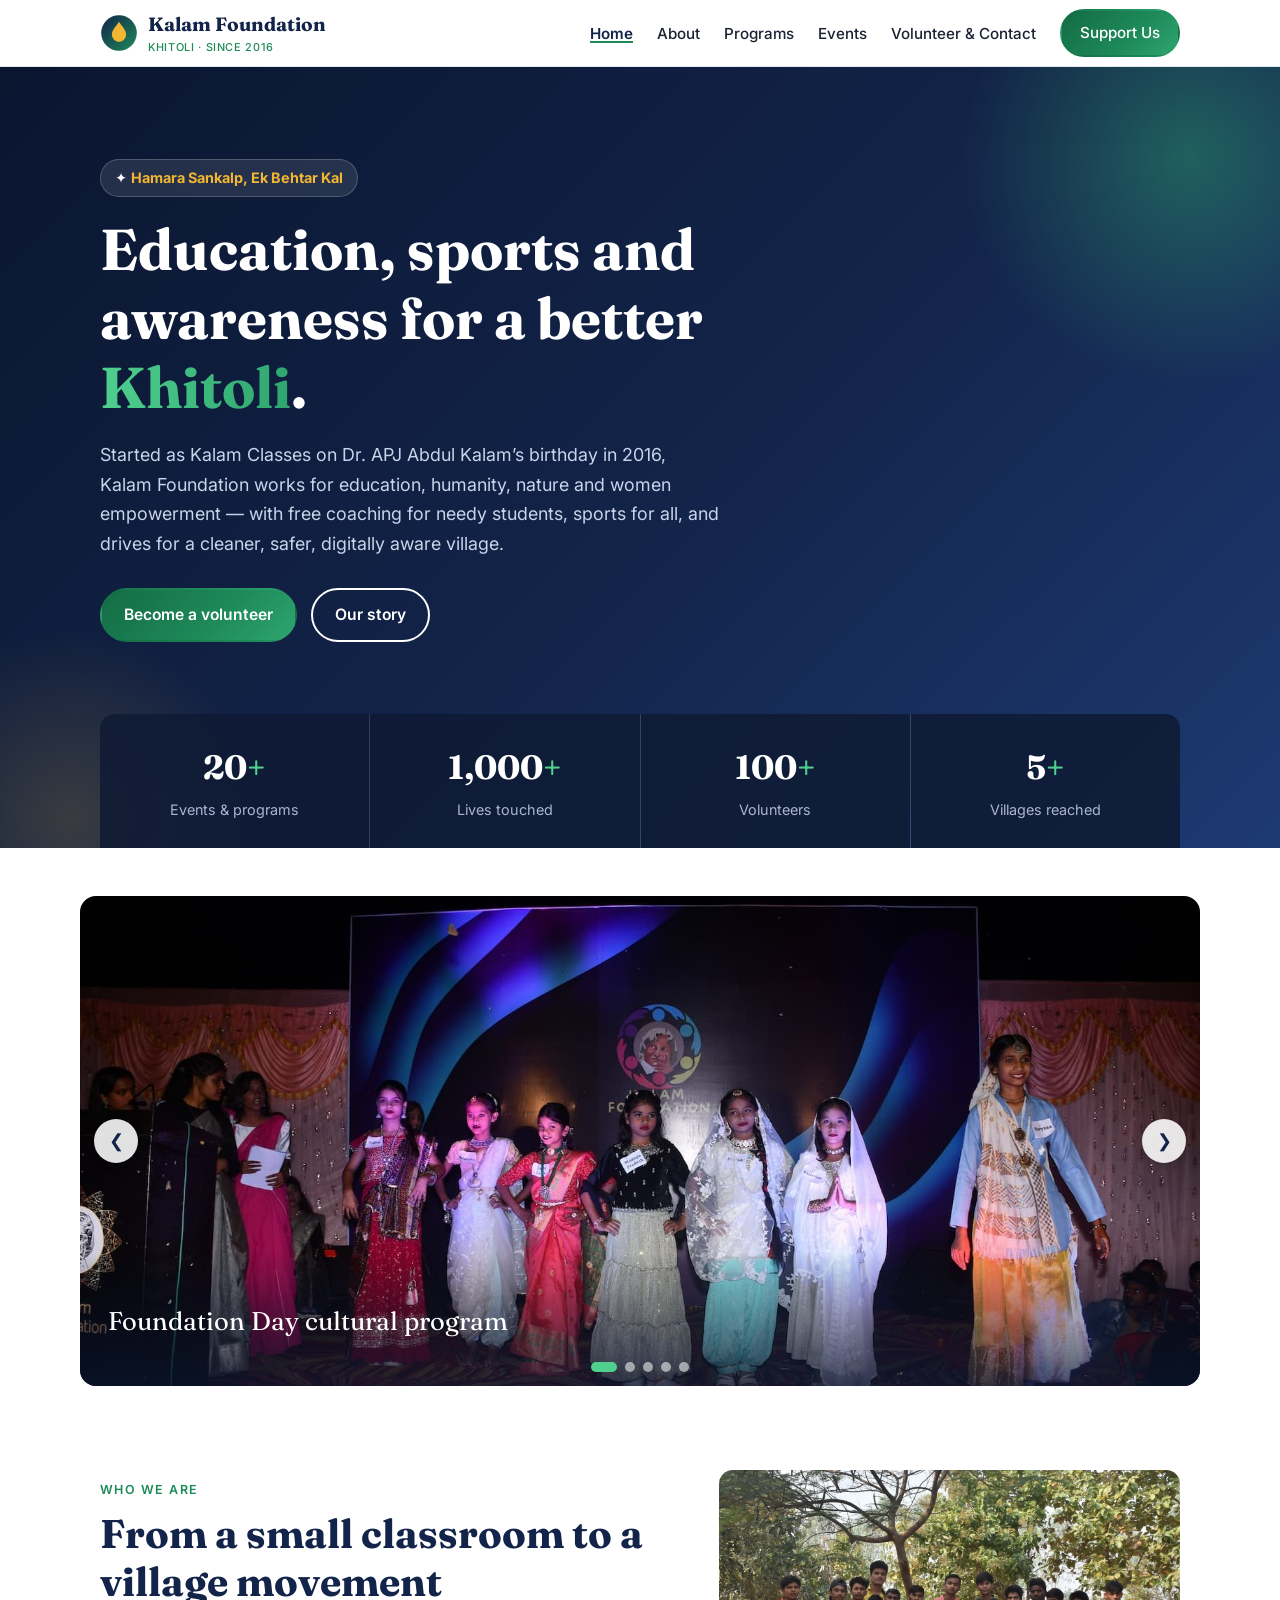
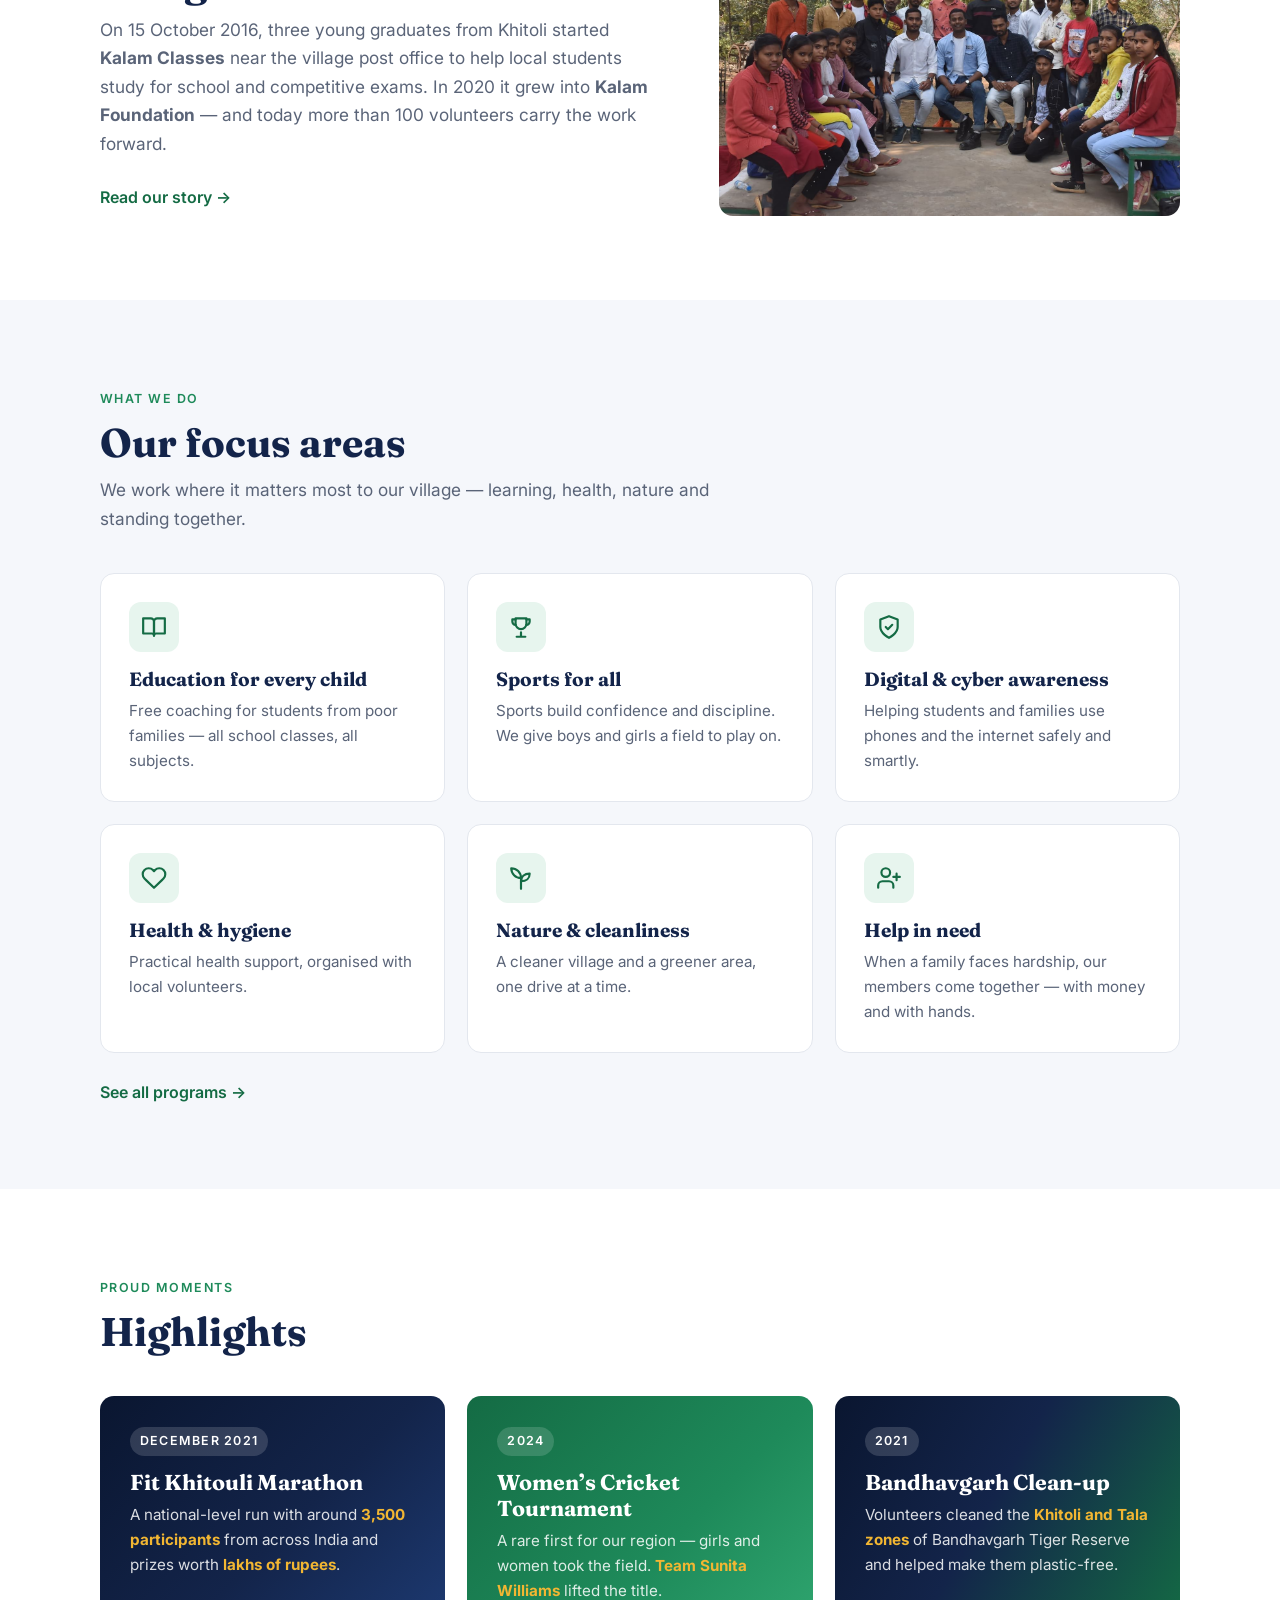
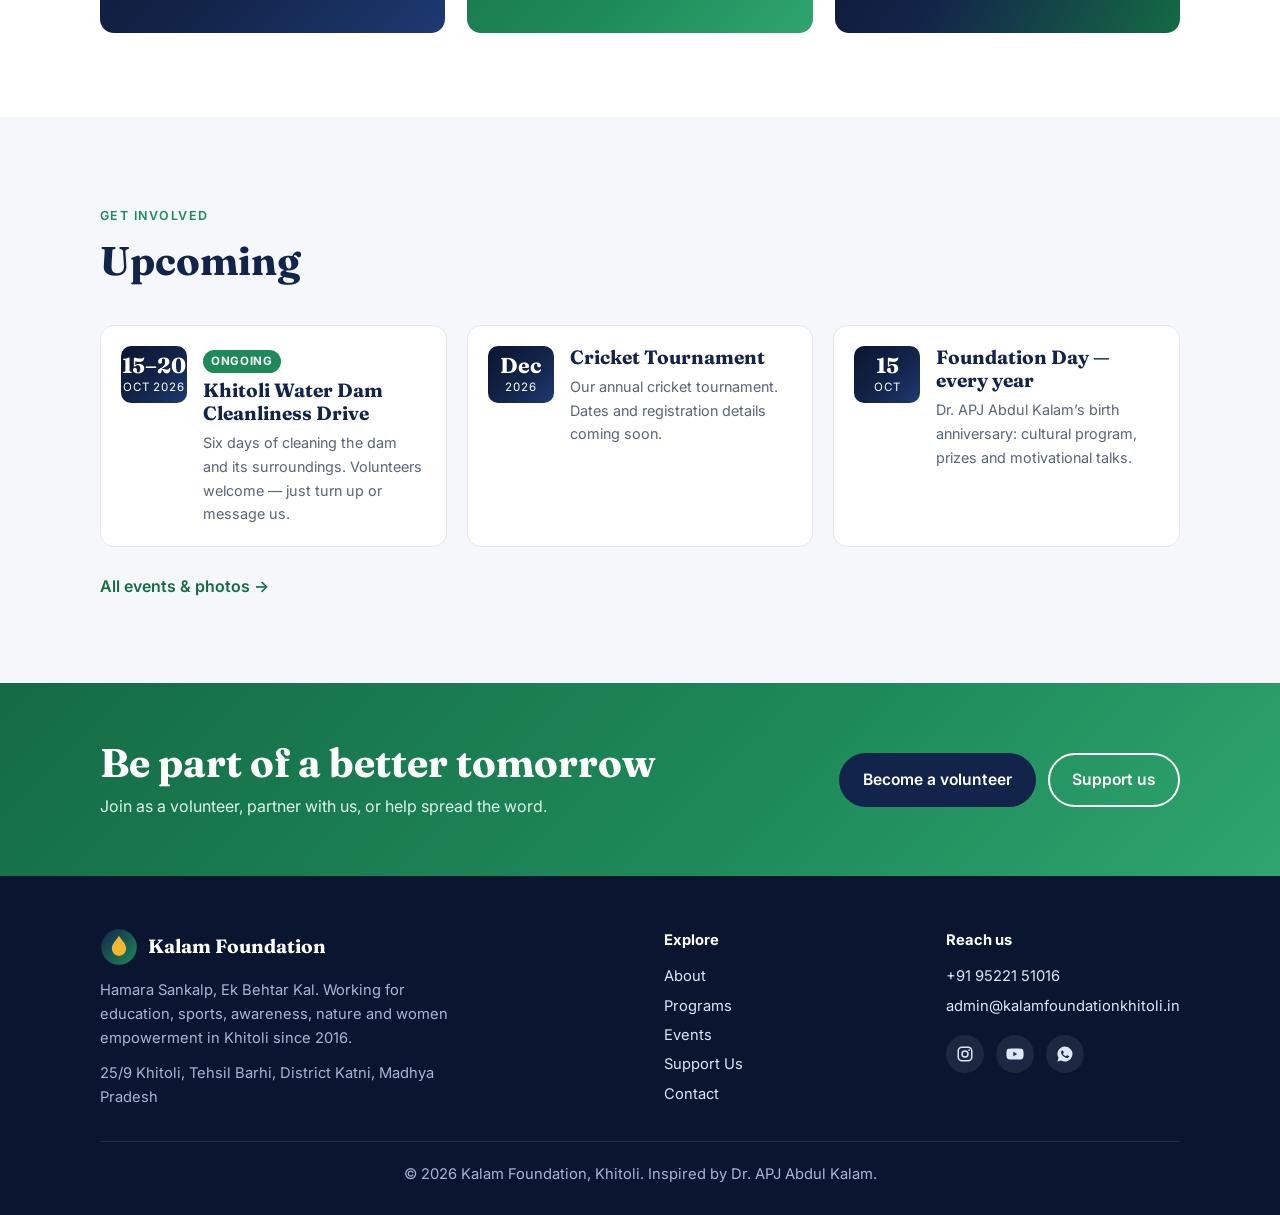
==== commit 18f214e5: "Add files via upload" ====
--- a/index.html
+++ b/index.html
@@ -3,24 +3,23 @@
 <head>
 <meta charset="utf-8">
 <meta name="viewport" content="width=device-width, initial-scale=1">
-<title>Kalam Foundation — Community Welfare NGO</title>
-<meta name="description" content="Kalam Foundation is a community welfare NGO running health camps, relief drives and awareness programs. Donate, volunteer or partner with us.">
-<meta property="og:title" content="Kalam Foundation">
-<meta property="og:description" content="Community welfare through health camps, relief drives and awareness programs.">
-<link rel="icon" href="data:image/svg+xml,<svg xmlns='http://www.w3.org/2000/svg' viewBox='0 0 64 64'><circle cx='32' cy='32' r='30' fill='%23165a4a'/><path d='M32 14c-6 9-12 14-12 22a12 12 0 0 0 24 0c0-8-6-13-12-22z' fill='%23f2a93b'/></svg>">
+<title>Kalam Foundation, Khitoli — Hamara Sankalp, Ek Behtar Kal</title>
+<meta name="description" content="Kalam Foundation, Khitoli (Katni, MP): free coaching for needy students, sports for all, women’s cricket, cyber awareness, health camps and cleanliness drives since 2016.">
+<meta property="og:title" content="Kalam Foundation, Khitoli — Hamara Sankalp, Ek Behtar Kal">
+<meta property="og:description" content="Kalam Foundation, Khitoli (Katni, MP): free coaching for needy students, sports for all, women’s cricket, cyber awareness, health camps and cleanliness drives since 2016.">
+<meta property="og:image" content="https://kalamfoundationkhitoli.in/images/cultural-program.jpg">
+<meta name="theme-color" content="#13244a">
+<link rel="icon" href="data:image/svg+xml,<svg xmlns='http://www.w3.org/2000/svg' viewBox='0 0 64 64'><circle cx='32' cy='32' r='30' fill='%2313244a'/><path d='M32 13c-6 9-12 14-12 22a12 12 0 0 0 24 0c0-8-6-13-12-22z' fill='%23f2b632'/></svg>">
 <link rel="preconnect" href="https://fonts.googleapis.com">
 <link rel="preconnect" href="https://fonts.gstatic.com" crossorigin>
-<link href="https://fonts.googleapis.com/css2?family=Fraunces:opsz,wght@9..144,600;9..144,700&family=Inter:wght@400;500;600&display=swap" rel="stylesheet">
+<link href="https://fonts.googleapis.com/css2?family=Fraunces:opsz,wght@9..144,600;9..144,700&family=Inter:wght@400;500;600;700&display=swap" rel="stylesheet">
 <link rel="stylesheet" href="style.css">
 </head>
 <body>
-<!-- HOW TO EDIT: yellow-highlighted text (class="ph") is placeholder. Replace it, then delete class="ph". Styles are in style.css, scripts in main.js. -->
+<!-- Edit text directly in this file. Colours & layout: style.css. Slider & menu: main.js -->
 <header>
   <nav class="wrap nav">
-    <a href="index.html" class="brand">
-      <svg viewBox="0 0 64 64" aria-hidden="true"><circle cx="32" cy="32" r="30" fill="#165a4a"/><path d="M32 14c-6 9-12 14-12 22a12 12 0 0 0 24 0c0-8-6-13-12-22z" fill="#f2a93b"/></svg>
-      Kalam Foundation
-    </a>
+    <a href="index.html" class="brand"><svg viewBox="0 0 64 64" aria-hidden="true"><defs><linearGradient id="lg" x1="0" y1="0" x2="1" y2="1"><stop offset="0" stop-color="#13244a"/><stop offset="1" stop-color="#1e8a5a"/></linearGradient></defs><circle cx="32" cy="32" r="30" fill="url(#lg)"/><path d="M32 13c-6 9-12 14-12 22a12 12 0 0 0 24 0c0-8-6-13-12-22z" fill="#f2b632"/></svg><span>Kalam Foundation<small>Khitoli · Since 2016</small></span></a>
     <button class="burger" aria-label="Open menu" onclick="document.querySelector('.menu').classList.toggle('open')"><span></span><span></span><span></span></button>
     <ul class="menu">
       <li><a href="index.html" data-page="index">Home</a></li>
@@ -28,45 +27,42 @@
       <li><a href="programs.html" data-page="programs">Programs</a></li>
       <li><a href="events.html" data-page="events">Events</a></li>
       <li><a href="contact.html" data-page="contact">Volunteer &amp; Contact</a></li>
-      <li><a href="donate.html" class="btn btn-primary">Donate</a></li>
+      <li><a href="support.html" class="btn btn-primary">Support Us</a></li>
     </ul>
   </nav>
 </header>
 
 <main>
 
-<!-- HERO -->
 <section class="hero">
   <div class="wrap">
-    <span class="eyebrow" style="color:var(--saffron)">Community Welfare NGO · <span class="ph">Your City</span></span>
-    <h1>Standing with communities, <em>one family at a time.</em></h1>
-    <p>Kalam Foundation brings health care, relief and awareness to the people who need it most — powered by volunteers and supporters like you.</p>
+    <span class="tagline">✦ <b>Hamara Sankalp, Ek Behtar Kal</b></span>
+    <h1>Education, sports and awareness for a better <em>Khitoli</em>.</h1>
+    <p>Started as Kalam Classes on Dr. APJ Abdul Kalam’s birthday in 2016, Kalam Foundation works for education, humanity, nature and women empowerment — with free coaching for needy students, sports for all, and drives for a cleaner, safer, digitally aware village.</p>
     <div class="ctas">
-      <a href="donate.html" class="btn btn-primary">Donate now</a>
-      <a href="contact.html#volunteer" class="btn btn-ghost">Become a volunteer</a>
+      <a href="contact.html#volunteer" class="btn btn-primary">Become a volunteer</a>
+      <a href="about.html" class="btn btn-ghost">Our story</a>
     </div>
     <div class="stats">
-      <div class="stat"><b class="ph">00+</b><span>Health camps held</span></div>
-      <div class="stat"><b class="ph">0,000+</b><span>Families supported</span></div>
-      <div class="stat"><b class="ph">00+</b><span>Active volunteers</span></div>
-      <div class="stat"><b class="ph">00</b><span>Villages &amp; wards reached</span></div>
+      <div class="stat"><b>20<i>+</i></b><span>Events &amp; programs</span></div>
+      <div class="stat"><b>1,000<i>+</i></b><span>Lives touched</span></div>
+      <div class="stat"><b>100<i>+</i></b><span>Volunteers</span></div>
+      <div class="stat"><b>5<i>+</i></b><span>Villages reached</span></div>
     </div>
   </div>
 </section>
 
-<!-- ============ PHOTO SLIDER — START ============ -->
-<!-- To add/remove a slide: copy or delete one <figure class="ks-slide">…</figure> block.
-     Put photos in the images folder and change src="images/slide1.jpg" etc. -->
 <section class="ks-section" aria-label="Photo slider">
+  <!-- To add a slide: copy one <figure> block and change the photo name and caption -->
   <div class="ks" id="ks">
     <div class="ks-track">
       <figure class="ks-slide">
-        <img src="images/cultural-program.jpg" alt="Children in traditional dress from different states" loading="eager">
-        <figcaption>Celebrating India’s diversity through culture</figcaption>
+        <img src="images/cultural-program.jpg" alt="Children in traditional dress from different states on stage" loading="eager">
+        <figcaption>Foundation Day cultural program</figcaption>
       </figure>
       <figure class="ks-slide">
-        <img src="images/sapling-felicitation.jpg" alt="Guest being welcomed with a sapling" loading="lazy">
-        <figcaption>Welcoming guests with saplings — a greener future</figcaption>
+        <img src="images/sapling-felicitation.jpg" alt="Guest welcomed with a sapling" loading="lazy">
+        <figcaption>Welcoming guests with saplings</figcaption>
       </figure>
       <figure class="ks-slide">
         <img src="images/young-artist.jpg" alt="Young artist presenting a portrait" loading="lazy">
@@ -74,11 +70,11 @@
       </figure>
       <figure class="ks-slide">
         <img src="images/youth-group.jpg" alt="Youth group gathered outdoors" loading="lazy">
-        <figcaption>Together with the youth of our community</figcaption>
+        <figcaption>Together with the youth of Khitoli</figcaption>
       </figure>
       <figure class="ks-slide">
-        <img src="images/community-gathering.jpg" alt="Community members at a Kalam Foundation event" loading="lazy">
-        <figcaption>Our community, our strength</figcaption>
+        <img src="images/community-gathering.jpg" alt="Villagers at a Kalam Foundation event" loading="lazy">
+        <figcaption>Our village, our strength</figcaption>
       </figure>
     </div>
     <button class="ks-btn ks-prev" aria-label="Previous slide">&#10094;</button>
@@ -87,81 +83,92 @@
   </div>
 </section>
 
-<section class="soft">
-  <div class="wrap about-grid">
+<section>
+  <div class="wrap split">
     <div>
-      <span class="eyebrow">About us</span>
-      <h2>Who we are</h2>
-      <p class="lead">Kalam Foundation is a registered non-profit working for health, dignity and opportunity for underserved families — through direct, local, volunteer-led action.</p>
-      <a class="more" href="about.html">Read our story &amp; meet the team →</a>
+      <span class="eyebrow">Who we are</span>
+      <h2>From a small classroom to a village movement</h2>
+      <p class="lead">On 15 October 2016, three young graduates from Khitoli started <b>Kalam Classes</b> near the village post office to help local students study for school and competitive exams. In 2020 it grew into <b>Kalam Foundation</b> — and today more than 100 volunteers carry the work forward.</p>
+      <a class="more" href="about.html">Read our story →</a>
     </div>
-    <img class="photo" src="images/youth-group.jpg" alt="Kalam Foundation volunteers with young people from the community" loading="lazy" style="object-fit:cover">
+    <img class="photo" src="images/youth-group.jpg" alt="Kalam Foundation volunteers with young people of Khitoli" loading="lazy">
   </div>
 </section>
 
-<!-- PROGRAMS -->
-<section id="programs" class="soft">
+<section class="soft">
   <div class="wrap">
     <span class="eyebrow">What we do</span>
-    <h2>Our programs</h2>
-    <p class="lead">Focused, on-the-ground initiatives that respond to real needs in our community.</p>
+    <h2>Our focus areas</h2>
+    <p class="lead">We work where it matters most to our village — learning, health, nature and standing together.</p>
     <div class="cards">
-      <div class="card"><div class="icon"><svg viewBox="0 0 24 24"><path d="M20.8 4.6a5.5 5.5 0 0 0-7.8 0L12 5.7l-1-1.1a5.5 5.5 0 0 0-7.8 7.8l1 1.1L12 21l7.8-7.5 1-1.1a5.5 5.5 0 0 0 0-7.8z"/></svg></div><h3>Health camps</h3><p>Free check-ups, eye and dental camps, blood donation drives and medicine distribution.</p></div>
-      <div class="card"><div class="icon"><svg viewBox="0 0 24 24"><path d="M3 9l9-6 9 6v11a1 1 0 0 1-1 1H4a1 1 0 0 1-1-1z"/><path d="M9 21V12h6v9"/></svg></div><h3>Relief &amp; ration drives</h3><p>Food kits, blankets and essentials for families during floods, winters and emergencies.</p></div>
-      <div class="card"><div class="icon"><svg viewBox="0 0 24 24"><path d="M3 11l18-8-8 18-2-8z"/></svg></div><h3>Awareness campaigns</h3><p>Sessions on hygiene, nutrition, de-addiction, government schemes and citizen rights.</p></div>
+      <div class="card"><div class="icon"><svg viewBox="0 0 24 24"><path d="M2 4h7a3 3 0 0 1 3 3v13a2 2 0 0 0-2-2H2z"/><path d="M22 4h-7a3 3 0 0 0-3 3v13a2 2 0 0 1 2-2h8z"/></svg></div><h3>Education for every child</h3><p>Free coaching for students from poor families — all school classes, all subjects.</p></div>
+      <div class="card"><div class="icon"><svg viewBox="0 0 24 24"><path d="M8 21h8M12 17v4M7 4h10v5a5 5 0 0 1-10 0z"/><path d="M17 5h3v2a3 3 0 0 1-3 3M7 5H4v2a3 3 0 0 0 3 3"/></svg></div><h3>Sports for all</h3><p>Sports build confidence and discipline. We give boys and girls a field to play on.</p></div>
+      <div class="card"><div class="icon"><svg viewBox="0 0 24 24"><path d="M12 22s8-4 8-10V5l-8-3-8 3v7c0 6 8 10 8 10z"/><path d="M9 12l2 2 4-4"/></svg></div><h3>Digital &amp; cyber awareness</h3><p>Helping students and families use phones and the internet safely and smartly.</p></div>
+      <div class="card"><div class="icon"><svg viewBox="0 0 24 24"><path d="M20.8 4.6a5.5 5.5 0 0 0-7.8 0L12 5.7l-1-1.1a5.5 5.5 0 0 0-7.8 7.8l1 1.1L12 21l7.8-7.5 1-1.1a5.5 5.5 0 0 0 0-7.8z"/></svg></div><h3>Health &amp; hygiene</h3><p>Practical health support, organised with local volunteers.</p></div>
+      <div class="card"><div class="icon"><svg viewBox="0 0 24 24"><path d="M12 22V12"/><path d="M12 12C12 7 8 3 3 3c0 5 4 9 9 9z"/><path d="M12 15c0-4 3-7 8-7 0 4-3 7-8 7z"/></svg></div><h3>Nature &amp; cleanliness</h3><p>A cleaner village and a greener area, one drive at a time.</p></div>
+      <div class="card"><div class="icon"><svg viewBox="0 0 24 24"><circle cx="9" cy="7" r="4"/><path d="M2 21v-2a4 4 0 0 1 4-4h6a4 4 0 0 1 4 4v2"/><path d="M19 8v6M16 11h6"/></svg></div><h3>Help in need</h3><p>When a family faces hardship, our members come together — with money and with hands.</p></div>
     </div>
     <a class="more" href="programs.html">See all programs →</a>
   </div>
 </section>
 
-<!-- EVENTS & GALLERY -->
-<section id="events">
+<section>
+  <div class="wrap">
+    <span class="eyebrow">Proud moments</span>
+    <h2>Highlights</h2>
+    <div class="highlights">
+      <div class="hl"><span class="when">DECEMBER 2021</span><h3>Fit Khitouli Marathon</h3><p>A national-level run with around <b>3,500 participants</b> from across India and prizes worth <b>lakhs of rupees</b>.</p></div>
+      <div class="hl"><span class="when">2024</span><h3>Women’s Cricket Tournament</h3><p>A rare first for our region — girls and women took the field. <b>Team Sunita Williams</b> lifted the title.</p></div>
+      <div class="hl"><span class="when">2021</span><h3>Bandhavgarh Clean-up</h3><p>Volunteers cleaned the <b>Khitoli and Tala zones</b> of Bandhavgarh Tiger Reserve and helped make them plastic-free.</p></div>
+    </div>
+  </div>
+</section>
+
+<section class="soft">
   <div class="wrap">
     <span class="eyebrow">Get involved</span>
-    <h2>Upcoming events</h2>
-    <p class="lead">Join us at our next activity — everyone is welcome.</p>
+    <h2>Upcoming</h2>
     <div class="events">
-      <div class="event"><div class="date"><b class="ph">26</b><small>Oct</small></div><div><h3 class="ph">Free health check-up camp</h3><p class="ph">Venue name, area · 9 AM – 2 PM</p></div></div>
-      <div class="event"><div class="date"><b class="ph">09</b><small>Nov</small></div><div><h3 class="ph">Winter blanket drive</h3><p class="ph">Collection at our office · All day</p></div></div>
-      <div class="event"><div class="date"><b class="ph">14</b><small>Nov</small></div><div><h3 class="ph">Children's Day awareness program</h3><p class="ph">Venue name, area · 10 AM</p></div></div>
+      <div class="event"><div class="date"><b>15–20</b><small>Oct 2026</small></div><div><span class="badge">Ongoing</span><br><h3>Khitoli Water Dam Cleanliness Drive</h3><p>Six days of cleaning the dam and its surroundings. Volunteers welcome — just turn up or message us.</p></div></div>
+      <div class="event"><div class="date"><b>Dec</b><small>2026</small></div><div><h3>Cricket Tournament</h3><p>Our annual cricket tournament. Dates and registration details coming soon.</p></div></div>
+      <div class="event"><div class="date"><b>15</b><small>Oct</small></div><div><h3>Foundation Day — every year</h3><p>Dr. APJ Abdul Kalam’s birth anniversary: cultural program, prizes and motivational talks.</p></div></div>
     </div>
-
-    <a class="more" href="events.html">See all events &amp; photos →</a>
+    <a class="more" href="events.html">All events &amp; photos →</a>
   </div>
 </section>
 
 <section class="cta-band">
   <div class="wrap">
-    <div><h2>Be part of the change</h2><p>Give a little time or a little money — both go a long way.</p></div>
-    <div class="ctas"><a href="donate.html" class="btn btn-dark">Donate now</a><a href="contact.html#volunteer" class="btn btn-outline">Become a volunteer</a></div>
+    <div><h2>Be part of a better tomorrow</h2><p>Join as a volunteer, partner with us, or help spread the word.</p></div>
+    <div class="ctas"><a href="contact.html#volunteer" class="btn btn-navy">Become a volunteer</a><a href="support.html" class="btn btn-outline">Support us</a></div>
   </div>
 </section>
-
 
 </main>
 
 <footer>
   <div class="wrap">
     <div class="foot">
-      <div style="max-width:340px">
-        <a href="index.html" class="brand"><svg viewBox="0 0 64 64" aria-hidden="true"><circle cx="32" cy="32" r="30" fill="#f2a93b"/><path d="M32 14c-6 9-12 14-12 22a12 12 0 0 0 24 0c0-8-6-13-12-22z" fill="#0a2e26"/></svg>Kalam Foundation</a>
-        <p style="margin-top:12px">Community welfare through care, relief and awareness.</p>
-        <p style="margin-top:8px;font-size:.85rem"><span class="ph">Registered under the Societies Registration Act / Indian Trusts Act · Reg. No. XXXX</span></p>
+      <div style="max-width:360px">
+        <a href="index.html" class="brand"><svg viewBox="0 0 64 64" aria-hidden="true"><defs><linearGradient id="lg" x1="0" y1="0" x2="1" y2="1"><stop offset="0" stop-color="#13244a"/><stop offset="1" stop-color="#1e8a5a"/></linearGradient></defs><circle cx="32" cy="32" r="30" fill="url(#lg)"/><path d="M32 13c-6 9-12 14-12 22a12 12 0 0 0 24 0c0-8-6-13-12-22z" fill="#f2b632"/></svg>Kalam Foundation</a>
+        <p style="margin-top:12px">Hamara Sankalp, Ek Behtar Kal. Working for education, sports, awareness, nature and women empowerment in Khitoli since 2016.</p>
+        <p style="margin-top:10px">25/9 Khitoli, Tehsil Barhi, District Katni, Madhya Pradesh</p>
       </div>
       <div>
-        <strong style="color:#fff">Quick links</strong>
-        <p style="margin-top:10px;line-height:2"><a href="about.html">About</a><br><a href="programs.html">Programs</a><br><a href="events.html">Events</a><br><a href="donate.html">Donate</a><br><a href="contact.html">Contact</a></p>
+        <strong style="color:#fff">Explore</strong>
+        <p style="margin-top:10px;line-height:2"><a href="about.html">About</a><br><a href="programs.html">Programs</a><br><a href="events.html">Events</a><br><a href="support.html">Support Us</a><br><a href="contact.html">Contact</a></p>
       </div>
       <div>
-        <strong style="color:#fff">Follow us</strong>
+        <strong style="color:#fff">Reach us</strong>
+        <p style="margin-top:10px;line-height:2"><a href="tel:+919522151016">+91 95221 51016</a><br><a href="mailto:admin@kalamfoundationkhitoli.in">admin@kalamfoundationkhitoli.in</a></p>
         <div class="social">
-          <a href="#" aria-label="Facebook"><svg viewBox="0 0 24 24"><path d="M14 8h3V4h-3a4 4 0 0 0-4 4v2H8v4h2v8h4v-8h3l1-4h-4V8z"/></svg></a>
-          <a href="#" aria-label="Instagram"><svg viewBox="0 0 24 24"><path d="M12 7a5 5 0 1 0 0 10 5 5 0 0 0 0-10zm0 8a3 3 0 1 1 0-6 3 3 0 0 1 0 6zm5.5-9.5a1.2 1.2 0 1 0 0 2.4 1.2 1.2 0 0 0 0-2.4zM16 2H8a6 6 0 0 0-6 6v8a6 6 0 0 0 6 6h8a6 6 0 0 0 6-6V8a6 6 0 0 0-6-6zm4 14a4 4 0 0 1-4 4H8a4 4 0 0 1-4-4V8a4 4 0 0 1 4-4h8a4 4 0 0 1 4 4z"/></svg></a>
-          <a href="#" aria-label="YouTube"><svg viewBox="0 0 24 24"><path d="M23 7.2a3 3 0 0 0-2.1-2.1C19 4.6 12 4.6 12 4.6s-7 0-8.9.5A3 3 0 0 0 1 7.2 31 31 0 0 0 .5 12a31 31 0 0 0 .5 4.8 3 3 0 0 0 2.1 2.1c1.9.5 8.9.5 8.9.5s7 0 8.9-.5a3 3 0 0 0 2.1-2.1 31 31 0 0 0 .5-4.8 31 31 0 0 0-.5-4.8zM9.8 15V9l5.2 3z"/></svg></a>
+          <a href="https://www.instagram.com/kf_khitoli/" target="_blank" rel="noopener" aria-label="Instagram"><svg viewBox="0 0 24 24"><path d="M12 7a5 5 0 1 0 0 10 5 5 0 0 0 0-10zm0 8a3 3 0 1 1 0-6 3 3 0 0 1 0 6zm5.5-9.5a1.2 1.2 0 1 0 0 2.4 1.2 1.2 0 0 0 0-2.4zM16 2H8a6 6 0 0 0-6 6v8a6 6 0 0 0 6 6h8a6 6 0 0 0 6-6V8a6 6 0 0 0-6-6zm4 14a4 4 0 0 1-4 4H8a4 4 0 0 1-4-4V8a4 4 0 0 1 4-4h8a4 4 0 0 1 4 4z"/></svg></a>
+          <a href="https://youtube.com/@kalamfoundationkhitoli270" target="_blank" rel="noopener" aria-label="YouTube"><svg viewBox="0 0 24 24"><path d="M23 7.2a3 3 0 0 0-2.1-2.1C19 4.6 12 4.6 12 4.6s-7 0-8.9.5A3 3 0 0 0 1 7.2 31 31 0 0 0 .5 12a31 31 0 0 0 .5 4.8 3 3 0 0 0 2.1 2.1c1.9.5 8.9.5 8.9.5s7 0 8.9-.5a3 3 0 0 0 2.1-2.1 31 31 0 0 0 .5-4.8 31 31 0 0 0-.5-4.8zM9.8 15V9l5.2 3z"/></svg></a>
+          <a href="https://wa.me/919522151016" target="_blank" rel="noopener" aria-label="WhatsApp"><svg viewBox="0 0 24 24"><path d="M12 2a10 10 0 0 0-8.6 15.1L2 22l5-1.3A10 10 0 1 0 12 2zm5.3 14.1c-.2.6-1.3 1.2-1.8 1.2-.5.1-1 .1-3.3-.8a11.6 11.6 0 0 1-4.5-4 5 5 0 0 1-1-2.7 2.9 2.9 0 0 1 .9-2.2 1 1 0 0 1 .7-.3h.5c.2 0 .4 0 .6.5l.8 2c.1.2.1.4 0 .5l-.4.6-.4.4c-.1.1-.3.3-.1.6a8 8 0 0 0 1.5 1.8 7.2 7.2 0 0 0 2.1 1.3c.3.1.5.1.6-.1l.9-1c.2-.3.4-.2.6-.1l1.9.9c.3.1.5.2.5.3a2.5 2.5 0 0 1-.1 1.4z"/></svg></a>
         </div>
       </div>
     </div>
-    <p class="copyright">© <span class="yr"></span> Kalam Foundation. All rights reserved.</p>
+    <p class="copyright">© <span class="yr"></span> Kalam Foundation, Khitoli. Inspired by Dr. APJ Abdul Kalam.</p>
   </div>
 </footer>
 <script src="main.js"></script>
--- a/style.css
+++ b/style.css
@@ -1,107 +1,141 @@
+/* ===== Kalam Foundation — colours (change here to restyle the whole site) ===== */
 :root{
-  --green:#165a4a; --green-dk:#0e3f34; --green-lt:#e7f1ed;
-  --saffron:#f2a93b; --saffron-dk:#d98b17;
-  --ink:#1d2623; --muted:#5b6762; --line:#e2e8e5;
-  --bg:#ffffff; --bg-soft:#f7f5ef; --radius:14px;
-  --max:1120px;
+  --navy:#13244a; --navy-dk:#0a1630; --navy-md:#1d3a72;
+  --green:#1e8a5a; --green-dk:#146b44; --green-lt:#e7f5ee;
+  --gold:#f2b632; --gold-dk:#c98e0c;
+  --ink:#1a2233; --muted:#5a6478; --line:#e3e7ee;
+  --bg:#ffffff; --bg-soft:#f5f7fb; --radius:14px; --max:1120px;
+  --grad-navy:linear-gradient(135deg,#0a1630 0%,#13244a 55%,#1d3a72 100%);
+  --grad-green:linear-gradient(135deg,#146b44 0%,#1e8a5a 60%,#2fa56f 100%);
+  --grad-mix:linear-gradient(120deg,#0a1630 0%,#13244a 45%,#146b44 100%);
 }
 *{box-sizing:border-box;margin:0;padding:0}
 html{scroll-behavior:smooth}
 body{font-family:Inter,system-ui,sans-serif;color:var(--ink);background:var(--bg);line-height:1.65;font-size:16px}
 img{max-width:100%;display:block}
-a{color:var(--green)}
-h1,h2,h3{font-family:Fraunces,Georgia,serif;line-height:1.2;color:var(--green-dk)}
+a{color:var(--green-dk)}
+h1,h2,h3{font-family:Fraunces,Georgia,serif;line-height:1.2;color:var(--navy)}
 h2{font-size:clamp(1.8rem,3.5vw,2.5rem);margin-bottom:.6rem}
 h3{font-size:1.2rem;margin-bottom:.4rem}
 .wrap{max-width:var(--max);margin:0 auto;padding:0 20px}
 section{padding:84px 0;scroll-margin-top:64px}
 .soft{background:var(--bg-soft)}
-.eyebrow{display:inline-block;font-size:.78rem;font-weight:600;letter-spacing:.12em;text-transform:uppercase;color:var(--saffron-dk);margin-bottom:.6rem}
-.lead{color:var(--muted);font-size:1.08rem;max-width:640px}
-.ph{background:#fff3cd;border-bottom:1px dashed #d4a017;padding:0 3px;border-radius:3px} /* placeholder text — replace and remove class */
+.eyebrow{display:inline-block;font-size:.78rem;font-weight:600;letter-spacing:.12em;text-transform:uppercase;color:var(--green);margin-bottom:.6rem}
+.lead{color:var(--muted);font-size:1.08rem;max-width:680px}
+.muted{color:var(--muted)}
+.center{text-align:center}.center .lead{margin:0 auto}
 
 /* Buttons */
 .btn{display:inline-flex;align-items:center;gap:8px;padding:12px 22px;border-radius:999px;font-weight:600;text-decoration:none;border:2px solid transparent;cursor:pointer;font-size:.98rem;transition:.2s}
-.btn-primary{background:var(--saffron);color:#2a1a00}
-.btn-primary:hover{background:var(--saffron-dk)}
+.btn-primary{background:var(--grad-green);color:#fff}
+.btn-primary:hover{filter:brightness(1.08)}
 .btn-ghost{border-color:currentColor;color:#fff}
 .btn-ghost:hover{background:rgba(255,255,255,.12)}
-.btn-green{background:var(--green);color:#fff}
-.btn-green:hover{background:var(--green-dk)}
+.btn-navy{background:var(--navy);color:#fff}
+.btn-navy:hover{background:var(--navy-dk)}
+.btn-outline{border-color:#fff;color:#fff}
+.btn-outline:hover{background:rgba(255,255,255,.12)}
 
 /* Header */
-header{position:sticky;top:0;z-index:50;background:rgba(255,255,255,.95);backdrop-filter:blur(8px);border-bottom:1px solid var(--line)}
-.nav{display:flex;align-items:center;justify-content:space-between;height:64px}
-.brand{display:flex;align-items:center;gap:10px;text-decoration:none;font-family:Fraunces,serif;font-weight:700;font-size:1.2rem;color:var(--green-dk)}
-.brand svg{width:34px;height:34px}
-.menu{display:flex;gap:26px;list-style:none;align-items:center}
+header{position:sticky;top:0;z-index:50;background:rgba(255,255,255,.96);backdrop-filter:blur(8px);border-bottom:1px solid var(--line)}
+.nav{display:flex;align-items:center;justify-content:space-between;height:66px}
+.brand{display:flex;align-items:center;gap:10px;text-decoration:none;font-family:Fraunces,serif;font-weight:700;font-size:1.2rem;color:var(--navy)}
+.brand svg,.brand img{width:38px;height:38px}
+.brand small{display:block;font-family:Inter,sans-serif;font-weight:500;font-size:.68rem;color:var(--green);letter-spacing:.06em;text-transform:uppercase;margin-top:-2px}
+.menu{display:flex;gap:24px;list-style:none;align-items:center}
 .menu a{text-decoration:none;color:var(--ink);font-weight:500;font-size:.95rem}
 .menu a:hover{color:var(--green)}
-.menu .btn{padding:9px 18px;color:#2a1a00}
+.menu a.active{color:var(--navy);font-weight:600;box-shadow:inset 0 -2px 0 var(--green)}
+.menu .btn{padding:9px 18px;color:#fff}
 .burger{display:none;background:none;border:0;cursor:pointer;padding:8px}
-.burger span{display:block;width:24px;height:2px;background:var(--ink);margin:5px 0;transition:.2s}
-
-/* Hero */
-.hero{background:linear-gradient(135deg,var(--green-dk),var(--green) 60%,#21705d);color:#fff;padding:96px 0 0;position:relative;overflow:hidden}
-.hero::after{content:"";position:absolute;right:-120px;top:-120px;width:420px;height:420px;border-radius:50%;background:radial-gradient(circle,rgba(242,169,59,.35),transparent 70%)}
-.hero h1{color:#fff;font-size:clamp(2.3rem,5.5vw,3.8rem);max-width:760px}
-.hero h1 em{font-style:normal;color:var(--saffron)}
-.hero p{color:#d6e7e1;font-size:1.15rem;max-width:600px;margin:18px 0 30px}
+.burger span{display:block;width:24px;height:2px;background:var(--ink);margin:5px 0}
+
+/* Home hero */
+.hero{background:var(--grad-navy);color:#fff;padding:92px 0 0;position:relative;overflow:hidden}
+.hero::before{content:"";position:absolute;right:-140px;top:-140px;width:460px;height:460px;border-radius:50%;background:radial-gradient(circle,rgba(46,165,111,.45),transparent 70%)}
+.hero::after{content:"";position:absolute;left:-120px;bottom:-160px;width:380px;height:380px;border-radius:50%;background:radial-gradient(circle,rgba(242,182,50,.18),transparent 70%)}
+.hero .wrap{position:relative;z-index:1}
+.tagline{display:inline-block;background:rgba(255,255,255,.1);border:1px solid rgba(255,255,255,.2);padding:6px 14px;border-radius:999px;font-size:.9rem;color:#fff;margin-bottom:18px}
+.tagline b{color:var(--gold)}
+.hero h1{color:#fff;font-size:clamp(2.2rem,5.2vw,3.6rem);max-width:800px}
+.hero h1 em{font-style:normal;background:linear-gradient(90deg,#4fd08f,#2fa56f);-webkit-background-clip:text;background-clip:text;color:transparent}
+.hero p{color:#c9d4ea;font-size:1.12rem;max-width:620px;margin:18px 0 30px}
 .hero .ctas{display:flex;gap:14px;flex-wrap:wrap}
-.stats{display:grid;grid-template-columns:repeat(4,1fr);gap:1px;background:rgba(255,255,255,.15);border-radius:var(--radius) var(--radius) 0 0;margin-top:72px;overflow:hidden;position:relative;z-index:1}
-.stat{background:var(--green-dk);padding:26px 20px;text-align:center}
-.stat b{display:block;font-family:Fraunces,serif;font-size:2rem;color:var(--saffron)}
-.stat span{color:#c4dad2;font-size:.9rem}
-
-/* About */
-.about-grid{display:grid;grid-template-columns:1.1fr .9fr;gap:56px;align-items:center}
-.photo{background:linear-gradient(135deg,#d9e8e2,#f3e6cc);border-radius:var(--radius);display:flex;align-items:center;justify-content:center;color:var(--muted);font-size:.9rem;text-align:center;aspect-ratio:4/3}
+.stats{display:grid;grid-template-columns:repeat(4,1fr);gap:1px;background:rgba(255,255,255,.12);border-radius:var(--radius) var(--radius) 0 0;margin-top:72px;overflow:hidden}
+.stat{background:rgba(10,22,48,.85);padding:26px 18px;text-align:center}
+.stat b{display:block;font-family:Fraunces,serif;font-size:2.1rem;color:#fff}
+.stat b i{font-style:normal;color:#4fd08f}
+.stat span{color:#a9b6d3;font-size:.9rem}
+
+/* Page hero (inner pages) */
+.page-hero{background:var(--grad-mix);color:#fff;padding:64px 0 56px}
+.page-hero h1{color:#fff;font-size:clamp(2rem,4.5vw,3rem)}
+.page-hero p{color:#cfd9ee;max-width:640px;margin-top:10px;font-size:1.08rem}
+.crumbs{font-size:.85rem;color:#a9b6d3;margin-bottom:10px}
+.crumbs a{color:#dfe7f7;text-decoration:none}
+
+/* Layout helpers */
+.split{display:grid;grid-template-columns:1.1fr .9fr;gap:56px;align-items:center}
+.photo{background:linear-gradient(135deg,#dfe6f3,#dff1e7);border-radius:var(--radius);width:100%;aspect-ratio:4/3;object-fit:cover}
 .pillars{display:grid;grid-template-columns:1fr 1fr;gap:18px;margin-top:28px}
-.pillar{border-left:3px solid var(--saffron);padding:4px 0 4px 14px}
-.pillar strong{display:block;color:var(--green-dk)}
+.pillar{border-left:3px solid var(--green);padding:4px 0 4px 14px}
+.pillar strong{display:block;color:var(--navy)}
 .pillar p{color:var(--muted);font-size:.94rem}
-
-/* Programs */
+.more{display:inline-block;margin-top:26px;font-weight:600;text-decoration:none;color:var(--green-dk)}
+.more:hover{text-decoration:underline}
+
+/* Cards */
 .cards{display:grid;grid-template-columns:repeat(3,1fr);gap:22px;margin-top:40px}
 .card{background:#fff;border:1px solid var(--line);border-radius:var(--radius);padding:28px;transition:.2s}
-.card:hover{transform:translateY(-4px);box-shadow:0 12px 30px rgba(22,90,74,.1)}
+.card:hover{transform:translateY(-4px);box-shadow:0 14px 32px rgba(19,36,74,.1)}
 .icon{width:50px;height:50px;border-radius:12px;background:var(--green-lt);display:flex;align-items:center;justify-content:center;margin-bottom:16px}
-.icon svg{width:26px;height:26px;stroke:var(--green);fill:none;stroke-width:2;stroke-linecap:round;stroke-linejoin:round}
+.icon svg{width:26px;height:26px;stroke:var(--green-dk);fill:none;stroke-width:2;stroke-linecap:round;stroke-linejoin:round}
 .card p{color:var(--muted);font-size:.95rem}
+.card ul{margin:10px 0 0 18px;color:var(--muted);font-size:.93rem}
+.card li{margin:3px 0}
+
+/* Highlights (big achievements) */
+.highlights{display:grid;grid-template-columns:repeat(3,1fr);gap:22px;margin-top:40px}
+.hl{border-radius:var(--radius);padding:30px;color:#fff;position:relative;overflow:hidden}
+.hl:nth-child(1){background:var(--grad-navy)}
+.hl:nth-child(2){background:var(--grad-green)}
+.hl:nth-child(3){background:var(--grad-mix)}
+.hl .when{display:inline-block;font-size:.78rem;font-weight:600;letter-spacing:.1em;background:rgba(255,255,255,.15);padding:4px 10px;border-radius:999px;margin-bottom:14px}
+.hl h3{color:#fff;font-size:1.35rem}
+.hl p{color:rgba(255,255,255,.85);font-size:.95rem;margin-top:6px}
+.hl b{color:var(--gold)}
+
+/* Story / timeline */
+.timeline{list-style:none;margin-top:36px;border-left:2px solid var(--line);padding-left:26px}
+.timeline li{position:relative;padding-bottom:28px}
+.timeline li::before{content:"";position:absolute;left:-34px;top:6px;width:14px;height:14px;border-radius:50%;background:var(--green);box-shadow:0 0 0 4px var(--green-lt)}
+.timeline .when{font-weight:700;color:var(--green-dk);font-size:.9rem;letter-spacing:.04em}
+.timeline h3{margin:2px 0 4px}
+.timeline p{color:var(--muted)}
+
+/* Quote */
+.quote{background:var(--grad-navy);color:#fff;border-radius:var(--radius);padding:40px;margin-top:40px}
+.quote p{font-family:Fraunces,serif;font-size:clamp(1.2rem,2.4vw,1.6rem);line-height:1.45}
+.quote span{display:block;margin-top:14px;color:#a9b6d3;font-size:.95rem}
 
 /* Events */
 .events{display:grid;grid-template-columns:repeat(3,1fr);gap:20px;margin-top:40px}
 .event{display:flex;gap:16px;background:#fff;border-radius:var(--radius);padding:20px;border:1px solid var(--line)}
-.date{flex:none;width:62px;text-align:center;background:var(--green);color:#fff;border-radius:10px;padding:8px 0;line-height:1.1}
-.date b{display:block;font-size:1.5rem;font-family:Fraunces,serif}
-.date small{font-size:.75rem;text-transform:uppercase;letter-spacing:.08em}
+.date{flex:none;width:66px;text-align:center;background:var(--grad-navy);color:#fff;border-radius:10px;padding:8px 0;line-height:1.1;align-self:flex-start}
+.date b{display:block;font-size:1.35rem;font-family:Fraunces,serif}
+.date small{font-size:.72rem;text-transform:uppercase;letter-spacing:.08em}
 .event p{color:var(--muted);font-size:.9rem}
-.gallery{display:grid;grid-template-columns:repeat(4,1fr);gap:12px;margin-top:48px}
-.gallery .photo{aspect-ratio:1}
+.badge{display:inline-block;font-size:.72rem;font-weight:700;letter-spacing:.06em;text-transform:uppercase;background:var(--green);color:#fff;padding:2px 8px;border-radius:999px;margin-bottom:6px}
+.past{display:grid;grid-template-columns:1fr 1fr;gap:18px;margin-top:32px}
+.past .event .date{background:var(--grad-green)}
+.gallery{display:grid;grid-template-columns:repeat(4,1fr);gap:12px;margin-top:40px}
+.gallery .photo{aspect-ratio:1;height:100%}
 .gallery .photo:nth-child(1){grid-column:span 2;grid-row:span 2;aspect-ratio:auto}
 
-/* Team */
-.team{display:grid;grid-template-columns:repeat(4,1fr);gap:22px;margin-top:40px}
-.member{text-align:center}
-.avatar{width:120px;height:120px;border-radius:50%;margin:0 auto 14px;background:var(--green-lt);display:flex;align-items:center;justify-content:center;font-family:Fraunces,serif;font-size:2.2rem;color:var(--green);border:4px solid #fff;box-shadow:0 4px 16px rgba(0,0,0,.08)}
-.member span{color:var(--muted);font-size:.9rem}
-
-/* Donate */
-.donate{background:var(--green-dk);color:#fff}
-.donate h2{color:#fff}
-.donate .lead{color:#c4dad2}
-.donate-grid{display:grid;grid-template-columns:1fr 1fr;gap:28px;margin-top:40px}
-.panel{background:rgba(255,255,255,.06);border:1px solid rgba(255,255,255,.14);border-radius:var(--radius);padding:30px}
-.panel h3{color:#fff}
-.qr{width:180px;height:180px;background:#fff;border-radius:12px;margin:18px 0;display:flex;align-items:center;justify-content:center;color:#666;font-size:.85rem;text-align:center;padding:10px}
-.upi{display:flex;gap:10px;align-items:center;flex-wrap:wrap}
-.upi code{background:rgba(255,255,255,.1);padding:8px 12px;border-radius:8px;font-size:1rem}
-.copy{background:var(--saffron);border:0;border-radius:8px;padding:8px 14px;font-weight:600;cursor:pointer}
-.bank{width:100%;border-collapse:collapse;margin-top:12px}
-.bank td{padding:10px 0;border-bottom:1px solid rgba(255,255,255,.12);font-size:.95rem}
-.bank td:first-child{color:#a9c5bb;width:42%}
-.note{margin-top:18px;font-size:.88rem;color:#a9c5bb}
-.donate .ph,.stat .ph,.date .ph,footer .ph{color:#2a1a00}
+/* Support page */
+.ways{display:grid;grid-template-columns:repeat(3,1fr);gap:22px;margin-top:40px}
+.notice{background:var(--green-lt);border:1px solid #bfe3cf;border-radius:var(--radius);padding:24px 26px;margin-top:36px;display:flex;gap:16px;align-items:flex-start}
+.notice svg{flex:none;width:26px;height:26px;stroke:var(--green-dk);fill:none;stroke-width:2}
 
 /* Volunteer & Contact */
 .vc-grid{display:grid;grid-template-columns:1.2fr .8fr;gap:48px;margin-top:40px}
@@ -114,71 +148,65 @@
 .contact-list li{display:flex;gap:14px}
 .contact-list .icon{flex:none;margin:0;width:44px;height:44px}
 .contact-list small{display:block;color:var(--muted)}
-.map{margin-top:24px;border-radius:var(--radius);overflow:hidden;aspect-ratio:16/10}
+.map{margin-top:24px;border-radius:var(--radius);overflow:hidden;aspect-ratio:16/10;border:0;width:100%}
 .wa{background:#25d366;color:#fff;margin-top:20px}
 .wa:hover{background:#1ebe5b}
 
+/* CTA band */
+.cta-band{background:var(--grad-green);padding:56px 0;color:#fff}
+.cta-band .wrap{display:flex;justify-content:space-between;align-items:center;gap:24px;flex-wrap:wrap}
+.cta-band h2{color:#fff;margin:0}
+.cta-band p{color:#dff5e9;margin-top:6px}
+.cta-band .ctas{display:flex;gap:12px;flex-wrap:wrap}
+
 /* Footer */
-footer{background:#0a2e26;color:#9fbab1;padding:48px 0 28px;font-size:.92rem}
+footer{background:var(--navy-dk);color:#a9b6d3;padding:52px 0 28px;font-size:.92rem}
 .foot{display:flex;justify-content:space-between;gap:30px;flex-wrap:wrap}
 footer .brand{color:#fff}
-footer a{color:#cfe2db;text-decoration:none}
+footer a{color:#dfe7f7;text-decoration:none}
+footer a:hover{color:#fff}
 .social{display:flex;gap:12px;margin-top:14px}
 .social a{width:38px;height:38px;border-radius:50%;background:rgba(255,255,255,.08);display:flex;align-items:center;justify-content:center}
-.social svg{width:18px;height:18px;fill:#cfe2db}
+.social svg{width:18px;height:18px;fill:#dfe7f7}
 .copyright{border-top:1px solid rgba(255,255,255,.1);margin-top:32px;padding-top:20px;text-align:center}
 
-/* Responsive */
-@media (max-width:900px){
-  .about-grid,.donate-grid,.vc-grid{grid-template-columns:1fr}
-  .cards,.events{grid-template-columns:1fr 1fr}
-  .team{grid-template-columns:1fr 1fr}
-  .stats{grid-template-columns:1fr 1fr}
-}
-@media (max-width:760px){
-  .burger{display:block}
-  .menu{position:fixed;inset:64px 0 auto 0;flex-direction:column;background:#fff;padding:20px;gap:18px;border-bottom:1px solid var(--line);transform:translateY(-130%);transition:.25s}
-  .menu.open{transform:none}
-  section{padding:64px 0}
-  .cards,.events,form{grid-template-columns:1fr}
-  .gallery{grid-template-columns:1fr 1fr}
-  .pillars{grid-template-columns:1fr}
-}
 /* Slider */
 .ks-section{padding:48px 20px 0}
-.ks{position:relative;max-width:1120px;margin:0 auto;border-radius:16px;overflow:hidden;aspect-ratio:16/7;background:linear-gradient(135deg,#d9e8e2,#f3e6cc);touch-action:pan-y}
+.ks{position:relative;max-width:1120px;margin:0 auto;border-radius:16px;overflow:hidden;aspect-ratio:16/7;background:#dfe6f3;touch-action:pan-y}
 .ks-track{display:flex;height:100%;transition:transform .6s ease}
 .ks-slide{flex:0 0 100%;height:100%;position:relative;margin:0}
 .ks-slide img{width:100%;height:100%;object-fit:cover;display:block}
-.ks-slide figcaption{position:absolute;left:0;right:0;bottom:0;padding:48px 28px 44px;color:#fff;font-family:Fraunces,Georgia,serif;font-size:clamp(1.05rem,2.4vw,1.6rem);background:linear-gradient(transparent,rgba(0,0,0,.6))}
-.ks-btn{position:absolute;top:50%;transform:translateY(-50%);width:44px;height:44px;border-radius:50%;border:0;background:rgba(255,255,255,.85);color:#0e3f34;font-size:18px;cursor:pointer;box-shadow:0 2px 10px rgba(0,0,0,.2)}
+.ks-slide figcaption{position:absolute;left:0;right:0;bottom:0;padding:48px 28px 44px;color:#fff;font-family:Fraunces,Georgia,serif;font-size:clamp(1.05rem,2.4vw,1.6rem);background:linear-gradient(transparent,rgba(10,22,48,.75))}
+.ks-btn{position:absolute;top:50%;transform:translateY(-50%);width:44px;height:44px;border-radius:50%;border:0;background:rgba(255,255,255,.88);color:var(--navy);font-size:18px;cursor:pointer;box-shadow:0 2px 10px rgba(0,0,0,.2)}
 .ks-btn:hover{background:#fff}
 .ks-prev{left:14px}.ks-next{right:14px}
 .ks-dots{position:absolute;bottom:14px;left:0;right:0;display:flex;justify-content:center;gap:8px}
 .ks-dots button{width:10px;height:10px;border-radius:50%;border:0;background:rgba(255,255,255,.55);cursor:pointer;padding:0;transition:.3s}
-.ks-dots button.on{background:#f2a93b;width:26px;border-radius:5px}
+.ks-dots button.on{background:#4fd08f;width:26px;border-radius:5px}
+
+/* Responsive */
+@media (max-width:960px){
+  .menu{gap:16px}
+  .menu a{font-size:.9rem}
+}
+@media (max-width:900px){
+  .split,.vc-grid{grid-template-columns:1fr}
+  .cards,.events,.highlights,.ways{grid-template-columns:1fr 1fr}
+  .stats{grid-template-columns:1fr 1fr}
+}
+@media (max-width:820px){
+  .burger{display:block}
+  .menu{position:fixed;inset:66px 0 auto 0;flex-direction:column;background:#fff;padding:20px;gap:18px;border-bottom:1px solid var(--line);transform:translateY(-130%);transition:.25s}
+  .menu.open{transform:none}
+}
 @media (max-width:760px){
+  section{padding:64px 0}
+  .cards,.events,.highlights,.ways,.past,form{grid-template-columns:1fr}
+  .gallery{grid-template-columns:1fr 1fr}
+  .pillars{grid-template-columns:1fr}
   .ks-section{padding:32px 16px 0}
   .ks{aspect-ratio:4/3;border-radius:12px}
   .ks-btn{width:36px;height:36px;font-size:15px}
   .ks-slide figcaption{padding:40px 16px 36px}
-}
-/* Multi-page additions */
-.menu a.active{color:var(--green);font-weight:600;box-shadow:inset 0 -2px 0 var(--saffron)}
-.page-hero{background:linear-gradient(135deg,var(--green-dk),var(--green));color:#fff;padding:64px 0 56px}
-.page-hero h1{color:#fff;font-size:clamp(2rem,4.5vw,3rem)}
-.page-hero p{color:#d6e7e1;max-width:620px;margin-top:10px;font-size:1.08rem}
-.crumbs{font-size:.85rem;color:#a9c5bb;margin-bottom:10px}
-.crumbs a{color:#cfe2db;text-decoration:none}
-.more{display:inline-block;margin-top:28px;font-weight:600;text-decoration:none}
-.more:hover{text-decoration:underline}
-.cta-band{background:var(--saffron);padding:56px 0}
-.cta-band .wrap{display:flex;justify-content:space-between;align-items:center;gap:24px;flex-wrap:wrap}
-.cta-band h2{color:#2a1a00;margin:0}
-.cta-band p{color:#4a3305;margin-top:6px}
-.cta-band .ctas{display:flex;gap:12px;flex-wrap:wrap}
-.btn-dark{background:var(--green-dk);color:#fff}
-.btn-dark:hover{background:#000}
-.btn-outline{border-color:var(--green-dk);color:var(--green-dk)}
-.btn-outline:hover{background:rgba(0,0,0,.06)}
-.gallery .photo{width:100%;height:100%}
+  .quote{padding:28px}
+}
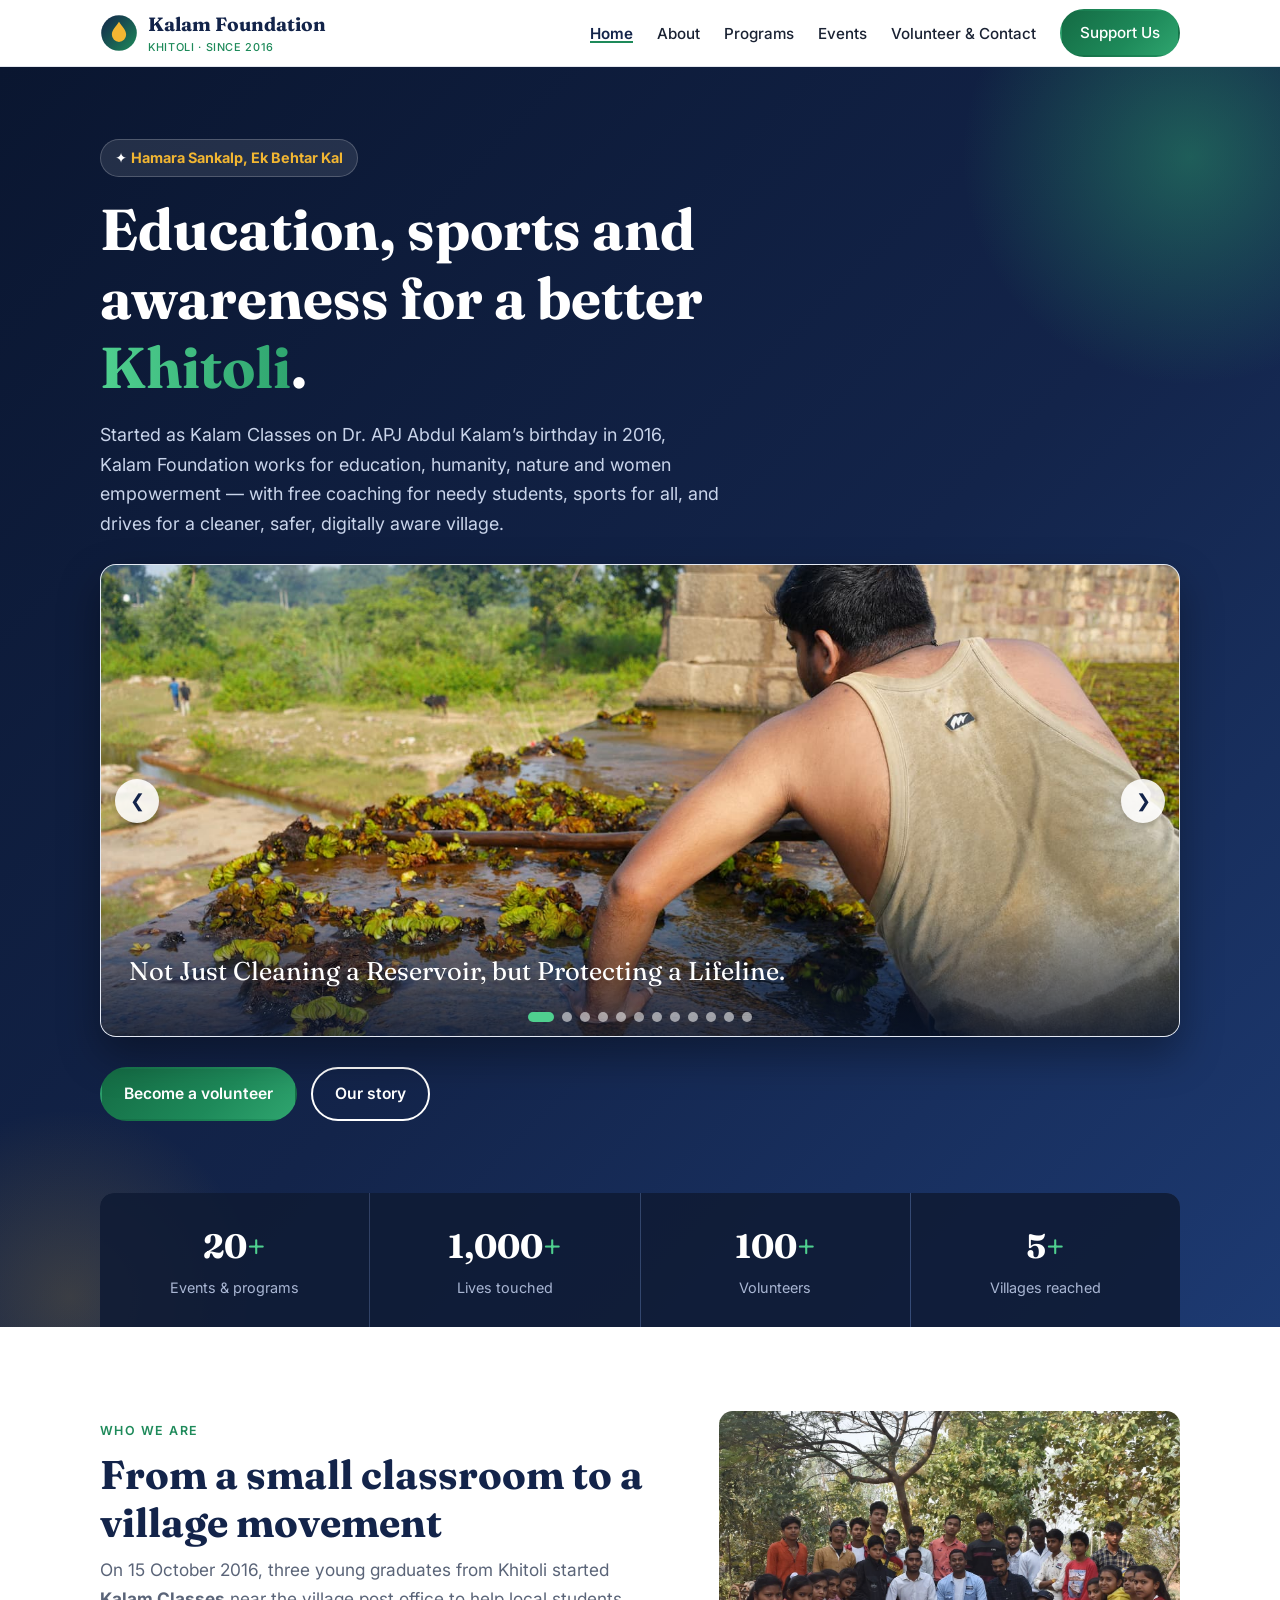
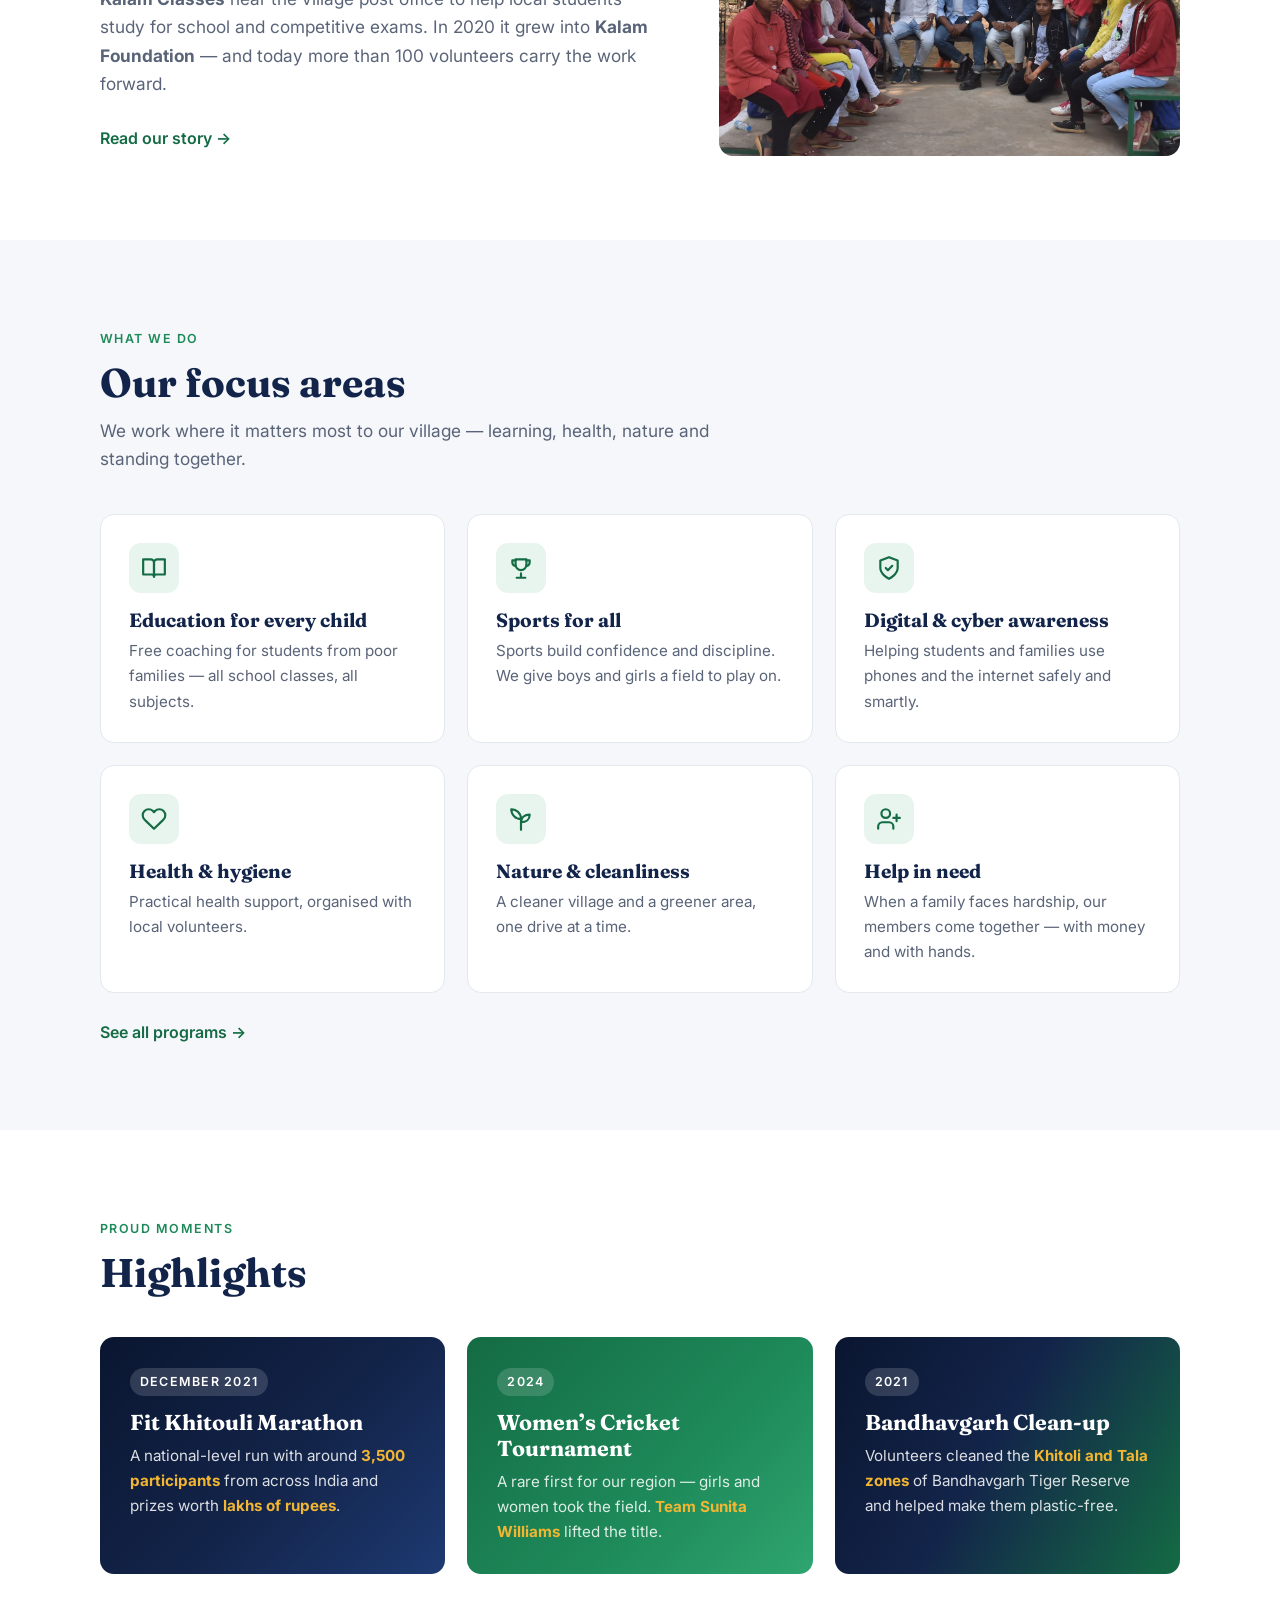
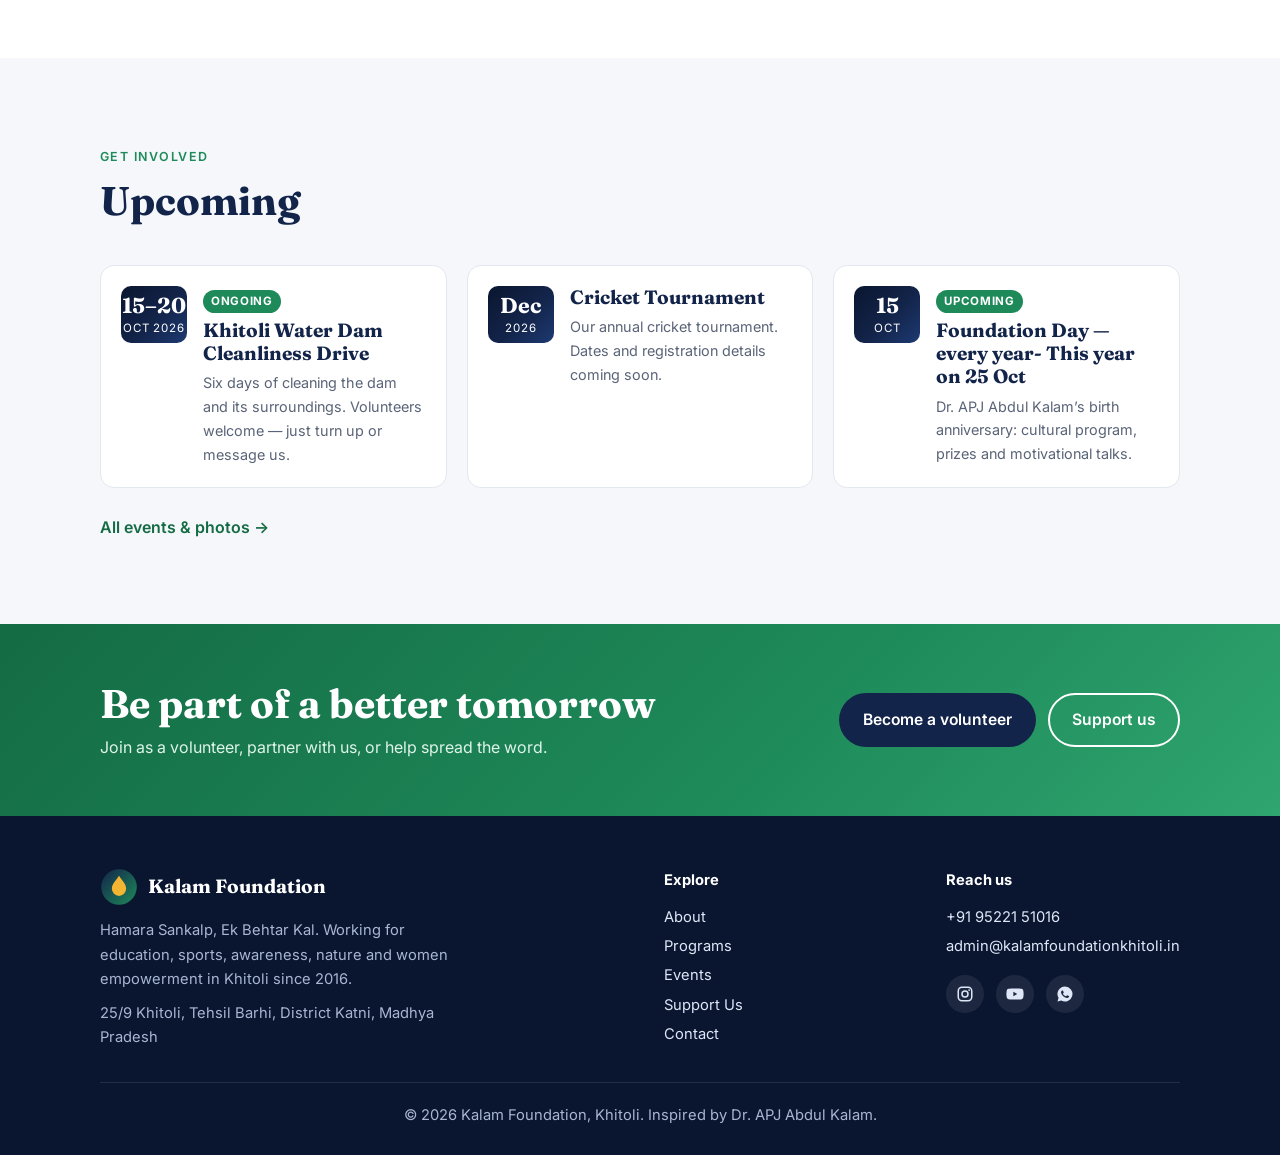
==== commit c2217b4d: "Add files via upload" ====
--- a/index.html
+++ b/index.html
@@ -39,49 +39,21 @@
     <span class="tagline">✦ <b>Hamara Sankalp, Ek Behtar Kal</b></span>
     <h1>Education, sports and awareness for a better <em>Khitoli</em>.</h1>
     <p>Started as Kalam Classes on Dr. APJ Abdul Kalam’s birthday in 2016, Kalam Foundation works for education, humanity, nature and women empowerment — with free coaching for needy students, sports for all, and drives for a cleaner, safer, digitally aware village.</p>
+    <!-- Slider photos are managed in content/slider.json (or the admin page) -->
+    <div class="ks hero-ks" id="ks" aria-label="Photo slider">
+      <div class="ks-track" data-cms="slider"><figure class="ks-slide"><img src="images/cultural-program.jpg" alt="Children in traditional dress from different states on stage" loading="eager"><figcaption>Foundation Day cultural program</figcaption></figure><figure class="ks-slide"><img src="images/sapling-felicitation.jpg" alt="Guest welcomed with a sapling" loading="lazy"><figcaption>Welcoming guests with saplings</figcaption></figure><figure class="ks-slide"><img src="images/young-artist.jpg" alt="Young artist presenting a portrait" loading="lazy"><figcaption>Encouraging young talent</figcaption></figure><figure class="ks-slide"><img src="images/youth-group.jpg" alt="Youth group gathered outdoors" loading="lazy"><figcaption>Together with the youth of Khitoli</figcaption></figure><figure class="ks-slide"><img src="images/community-gathering.jpg" alt="Villagers at a Kalam Foundation event" loading="lazy"><figcaption>Our village, our strength</figcaption></figure></div>
+      <button class="ks-btn ks-prev" aria-label="Previous slide">&#10094;</button>
+      <button class="ks-btn ks-next" aria-label="Next slide">&#10095;</button>
+      <div class="ks-dots"></div>
+    </div>
     <div class="ctas">
       <a href="contact.html#volunteer" class="btn btn-primary">Become a volunteer</a>
       <a href="about.html" class="btn btn-ghost">Our story</a>
     </div>
-    <div class="stats">
-      <div class="stat"><b>20<i>+</i></b><span>Events &amp; programs</span></div>
-      <div class="stat"><b>1,000<i>+</i></b><span>Lives touched</span></div>
-      <div class="stat"><b>100<i>+</i></b><span>Volunteers</span></div>
-      <div class="stat"><b>5<i>+</i></b><span>Villages reached</span></div>
-    </div>
+    <div class="stats" data-cms="stats"><div class="stat"><b>20<i>+</i></b><span>Events &amp; programs</span></div><div class="stat"><b>1,000<i>+</i></b><span>Lives touched</span></div><div class="stat"><b>100<i>+</i></b><span>Volunteers</span></div><div class="stat"><b>5<i>+</i></b><span>Villages reached</span></div></div>
   </div>
 </section>
 
-<section class="ks-section" aria-label="Photo slider">
-  <!-- To add a slide: copy one <figure> block and change the photo name and caption -->
-  <div class="ks" id="ks">
-    <div class="ks-track">
-      <figure class="ks-slide">
-        <img src="images/cultural-program.jpg" alt="Children in traditional dress from different states on stage" loading="eager">
-        <figcaption>Foundation Day cultural program</figcaption>
-      </figure>
-      <figure class="ks-slide">
-        <img src="images/sapling-felicitation.jpg" alt="Guest welcomed with a sapling" loading="lazy">
-        <figcaption>Welcoming guests with saplings</figcaption>
-      </figure>
-      <figure class="ks-slide">
-        <img src="images/young-artist.jpg" alt="Young artist presenting a portrait" loading="lazy">
-        <figcaption>Encouraging young talent</figcaption>
-      </figure>
-      <figure class="ks-slide">
-        <img src="images/youth-group.jpg" alt="Youth group gathered outdoors" loading="lazy">
-        <figcaption>Together with the youth of Khitoli</figcaption>
-      </figure>
-      <figure class="ks-slide">
-        <img src="images/community-gathering.jpg" alt="Villagers at a Kalam Foundation event" loading="lazy">
-        <figcaption>Our village, our strength</figcaption>
-      </figure>
-    </div>
-    <button class="ks-btn ks-prev" aria-label="Previous slide">&#10094;</button>
-    <button class="ks-btn ks-next" aria-label="Next slide">&#10095;</button>
-    <div class="ks-dots"></div>
-  </div>
-</section>
 
 <section>
   <div class="wrap split">
@@ -116,11 +88,7 @@
   <div class="wrap">
     <span class="eyebrow">Proud moments</span>
     <h2>Highlights</h2>
-    <div class="highlights">
-      <div class="hl"><span class="when">DECEMBER 2021</span><h3>Fit Khitouli Marathon</h3><p>A national-level run with around <b>3,500 participants</b> from across India and prizes worth <b>lakhs of rupees</b>.</p></div>
-      <div class="hl"><span class="when">2024</span><h3>Women’s Cricket Tournament</h3><p>A rare first for our region — girls and women took the field. <b>Team Sunita Williams</b> lifted the title.</p></div>
-      <div class="hl"><span class="when">2021</span><h3>Bandhavgarh Clean-up</h3><p>Volunteers cleaned the <b>Khitoli and Tala zones</b> of Bandhavgarh Tiger Reserve and helped make them plastic-free.</p></div>
-    </div>
+    <div class="highlights" data-cms="highlights"><div class="hl"><span class="when">DECEMBER 2021</span><h3>Fit Khitouli Marathon</h3><p>A national-level run with around <b>3,500 participants</b> from across India and prizes worth <b>lakhs of rupees</b>.</p></div><div class="hl"><span class="when">2024</span><h3>Women’s Cricket Tournament</h3><p>A rare first for our region — girls and women took the field. <b>Team Sunita Williams</b> lifted the title.</p></div><div class="hl"><span class="when">2021</span><h3>Bandhavgarh Clean-up</h3><p>Volunteers cleaned the <b>Khitoli and Tala zones</b> of Bandhavgarh Tiger Reserve and helped make them plastic-free.</p></div></div>
   </div>
 </section>
 
@@ -128,11 +96,7 @@
   <div class="wrap">
     <span class="eyebrow">Get involved</span>
     <h2>Upcoming</h2>
-    <div class="events">
-      <div class="event"><div class="date"><b>15–20</b><small>Oct 2026</small></div><div><span class="badge">Ongoing</span><br><h3>Khitoli Water Dam Cleanliness Drive</h3><p>Six days of cleaning the dam and its surroundings. Volunteers welcome — just turn up or message us.</p></div></div>
-      <div class="event"><div class="date"><b>Dec</b><small>2026</small></div><div><h3>Cricket Tournament</h3><p>Our annual cricket tournament. Dates and registration details coming soon.</p></div></div>
-      <div class="event"><div class="date"><b>15</b><small>Oct</small></div><div><h3>Foundation Day — every year</h3><p>Dr. APJ Abdul Kalam’s birth anniversary: cultural program, prizes and motivational talks.</p></div></div>
-    </div>
+    <div class="events" data-cms="upcoming" data-limit="3"><div class="event"><div class="date"><b>15–20</b><small>Oct 2026</small></div><div><span class="badge">Ongoing</span><br><h3>Khitoli Water Dam Cleanliness Drive</h3><p>Six days of cleaning the dam and its surroundings. Volunteers welcome — just turn up or message us.</p></div></div><div class="event"><div class="date"><b>Dec</b><small>2026</small></div><div><h3>Cricket Tournament</h3><p>Our annual cricket tournament. Dates and registration details coming soon.</p></div></div><div class="event"><div class="date"><b>15</b><small>Oct</small></div><div><h3>Foundation Day — every year</h3><p>Dr. APJ Abdul Kalam’s birth anniversary: cultural program, prizes and motivational talks.</p></div></div></div>
     <a class="more" href="events.html">All events &amp; photos →</a>
   </div>
 </section>
--- a/style.css
+++ b/style.css
@@ -51,7 +51,7 @@
 .burger span{display:block;width:24px;height:2px;background:var(--ink);margin:5px 0}
 
 /* Home hero */
-.hero{background:var(--grad-navy);color:#fff;padding:92px 0 0;position:relative;overflow:hidden}
+.hero{background:var(--grad-navy);color:#fff;padding:72px 0 0;position:relative;overflow:hidden}
 .hero::before{content:"";position:absolute;right:-140px;top:-140px;width:460px;height:460px;border-radius:50%;background:radial-gradient(circle,rgba(46,165,111,.45),transparent 70%)}
 .hero::after{content:"";position:absolute;left:-120px;bottom:-160px;width:380px;height:380px;border-radius:50%;background:radial-gradient(circle,rgba(242,182,50,.18),transparent 70%)}
 .hero .wrap{position:relative;z-index:1}
@@ -171,7 +171,7 @@
 .copyright{border-top:1px solid rgba(255,255,255,.1);margin-top:32px;padding-top:20px;text-align:center}
 
 /* Slider */
-.ks-section{padding:48px 20px 0}
+.ks-section{padding:24px 20px}
 .ks{position:relative;max-width:1120px;margin:0 auto;border-radius:16px;overflow:hidden;aspect-ratio:16/7;background:#dfe6f3;touch-action:pan-y}
 .ks-track{display:flex;height:100%;transition:transform .6s ease}
 .ks-slide{flex:0 0 100%;height:100%;position:relative;margin:0}
@@ -204,9 +204,14 @@
   .cards,.events,.highlights,.ways,.past,form{grid-template-columns:1fr}
   .gallery{grid-template-columns:1fr 1fr}
   .pillars{grid-template-columns:1fr}
-  .ks-section{padding:32px 16px 0}
+  .ks-section{padding:16px 16px}
   .ks{aspect-ratio:4/3;border-radius:12px}
   .ks-btn{width:36px;height:36px;font-size:15px}
   .ks-slide figcaption{padding:40px 16px 36px}
   .quote{padding:28px}
 }
+
+/* Slider inside the home banner */
+.hero p{margin-bottom:26px}
+.hero .hero-ks{margin:0 0 30px;box-shadow:0 18px 40px rgba(0,0,0,.35);border:1px solid rgba(255,255,255,.15)}
+@media (max-width:760px){.hero .hero-ks{aspect-ratio:4/3;border-radius:12px}}
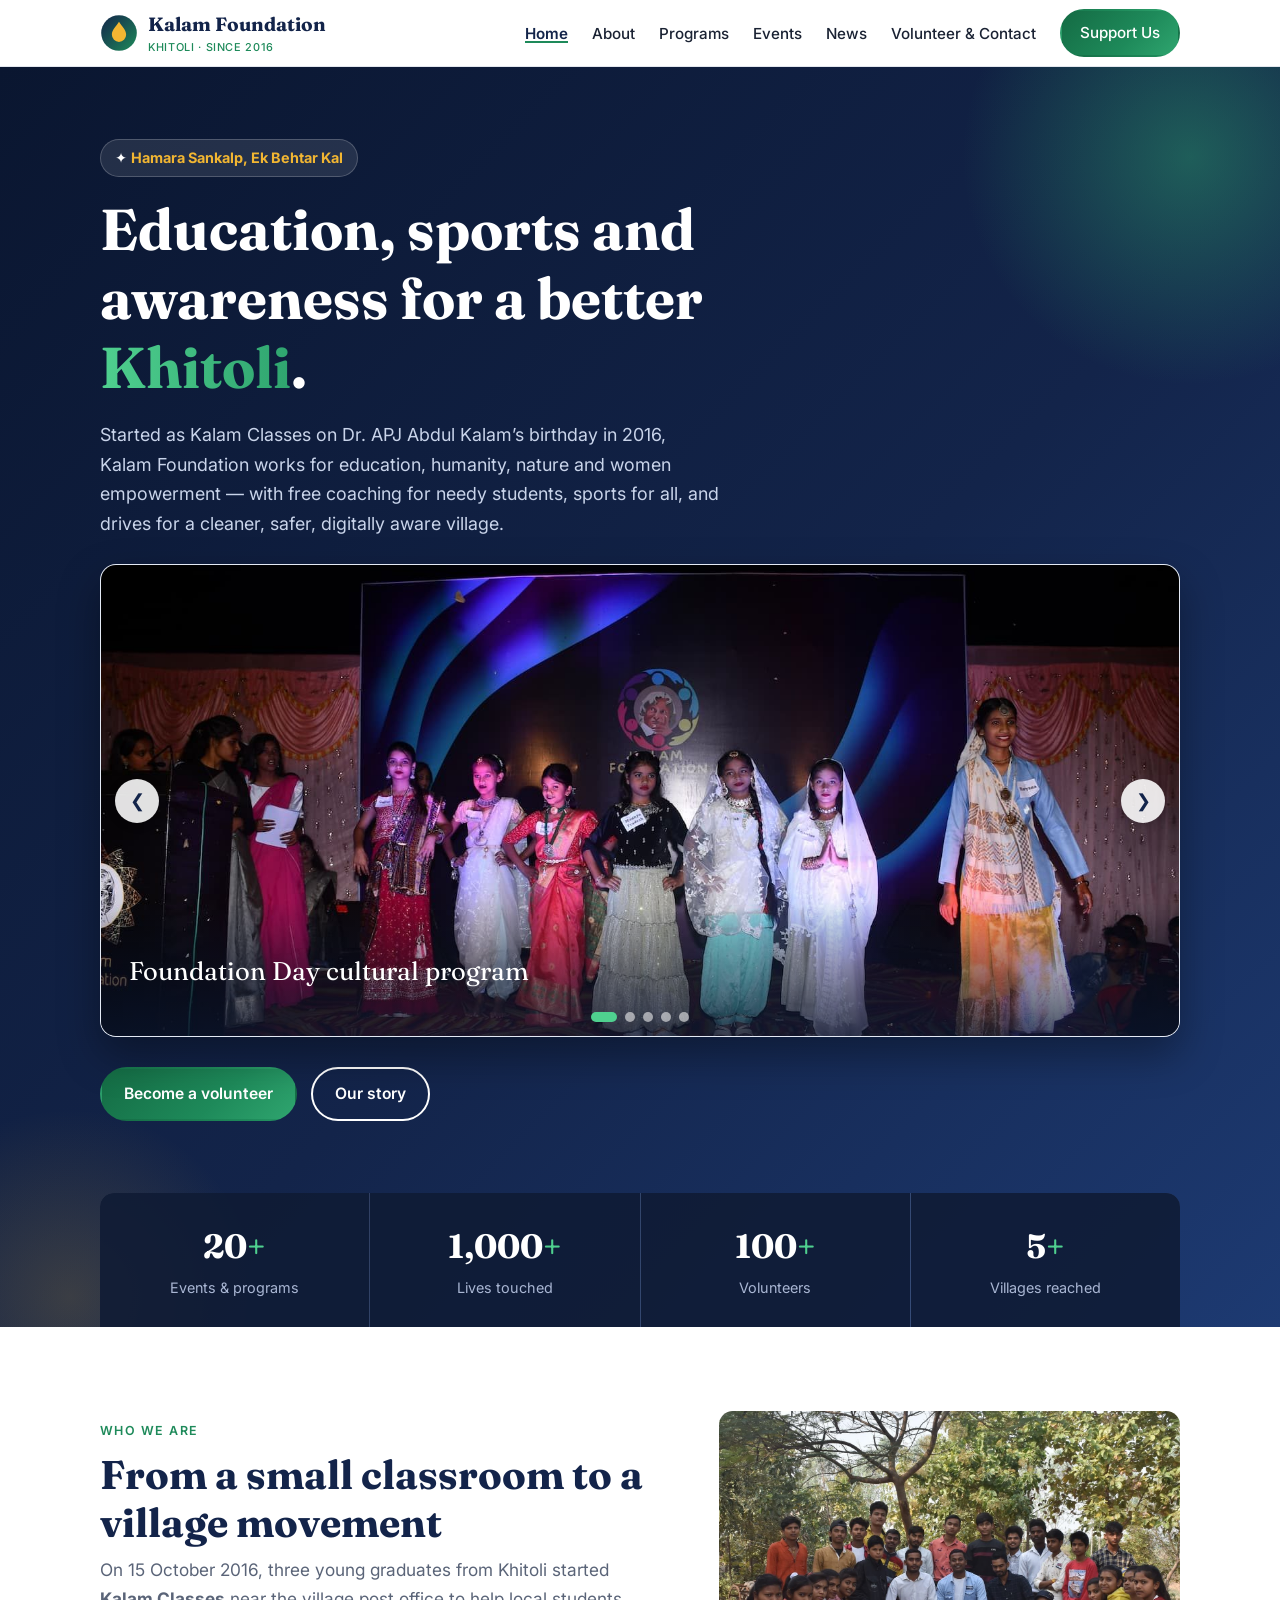
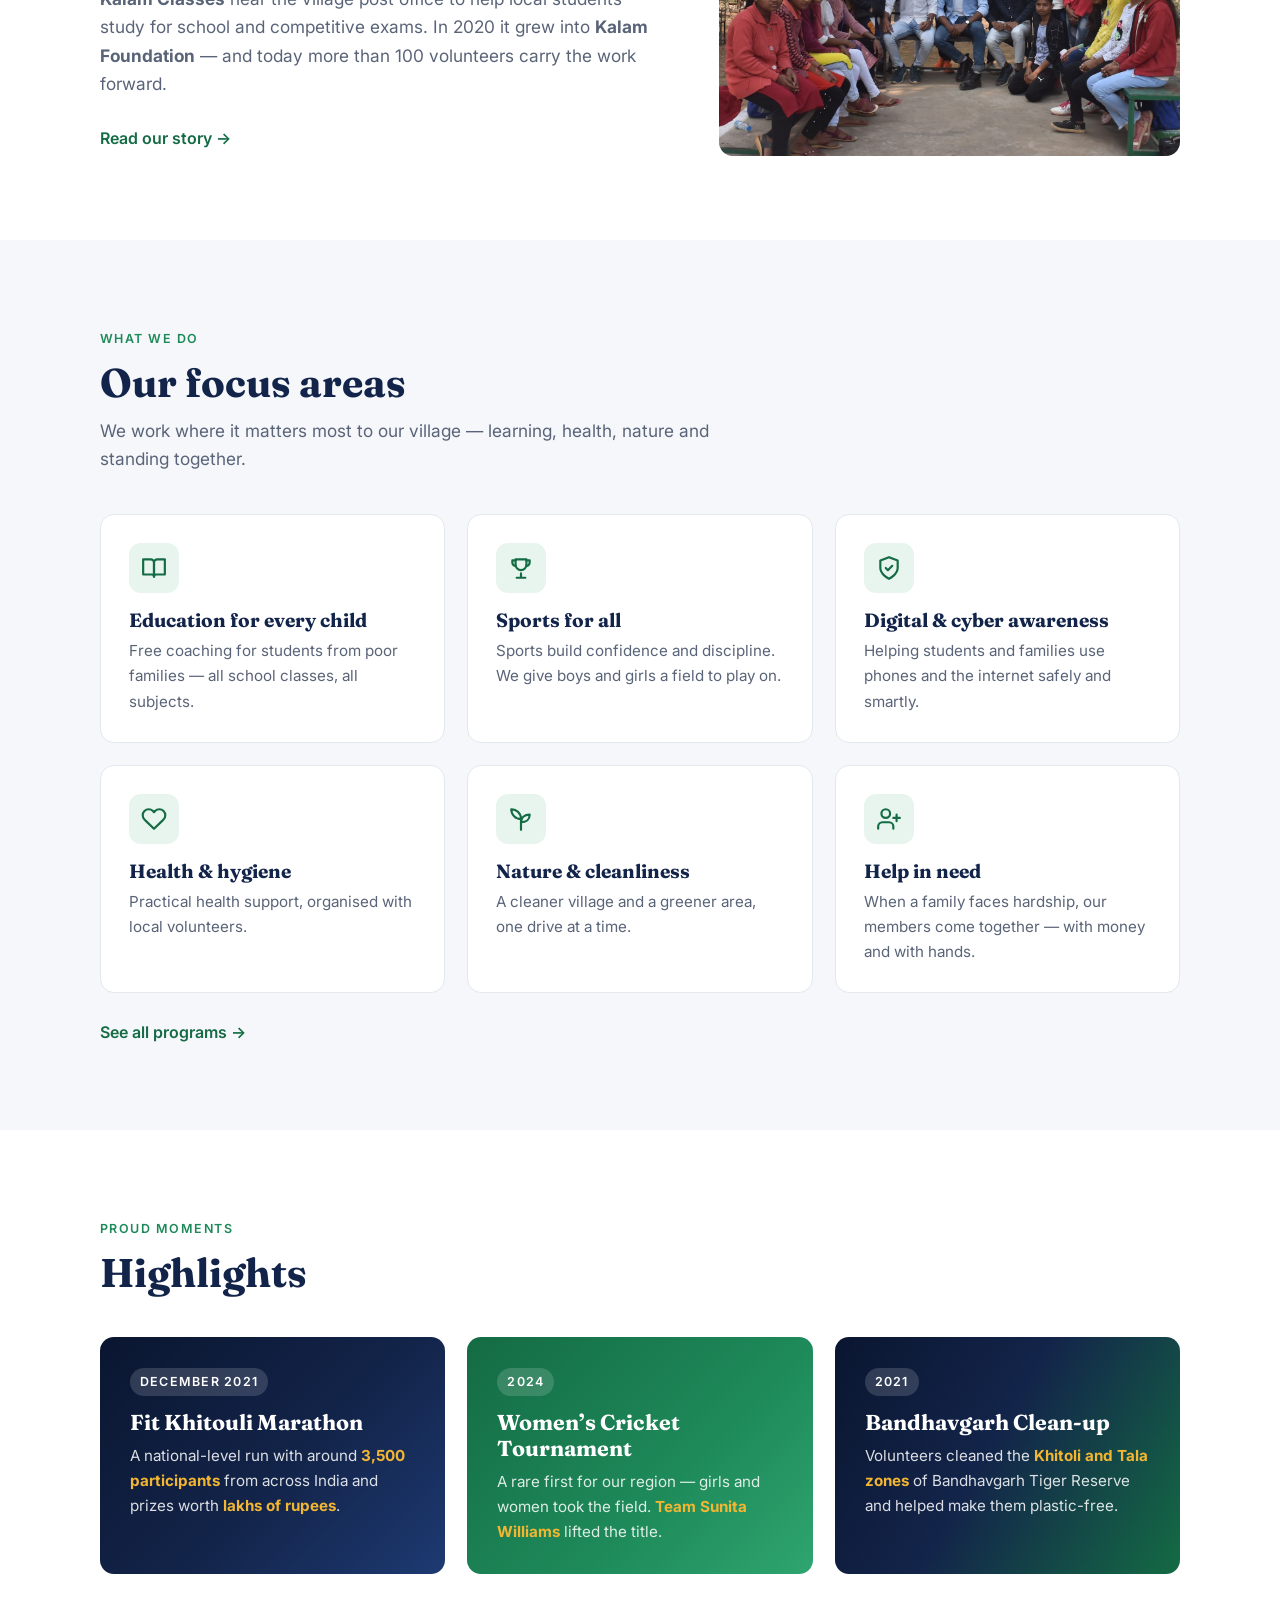
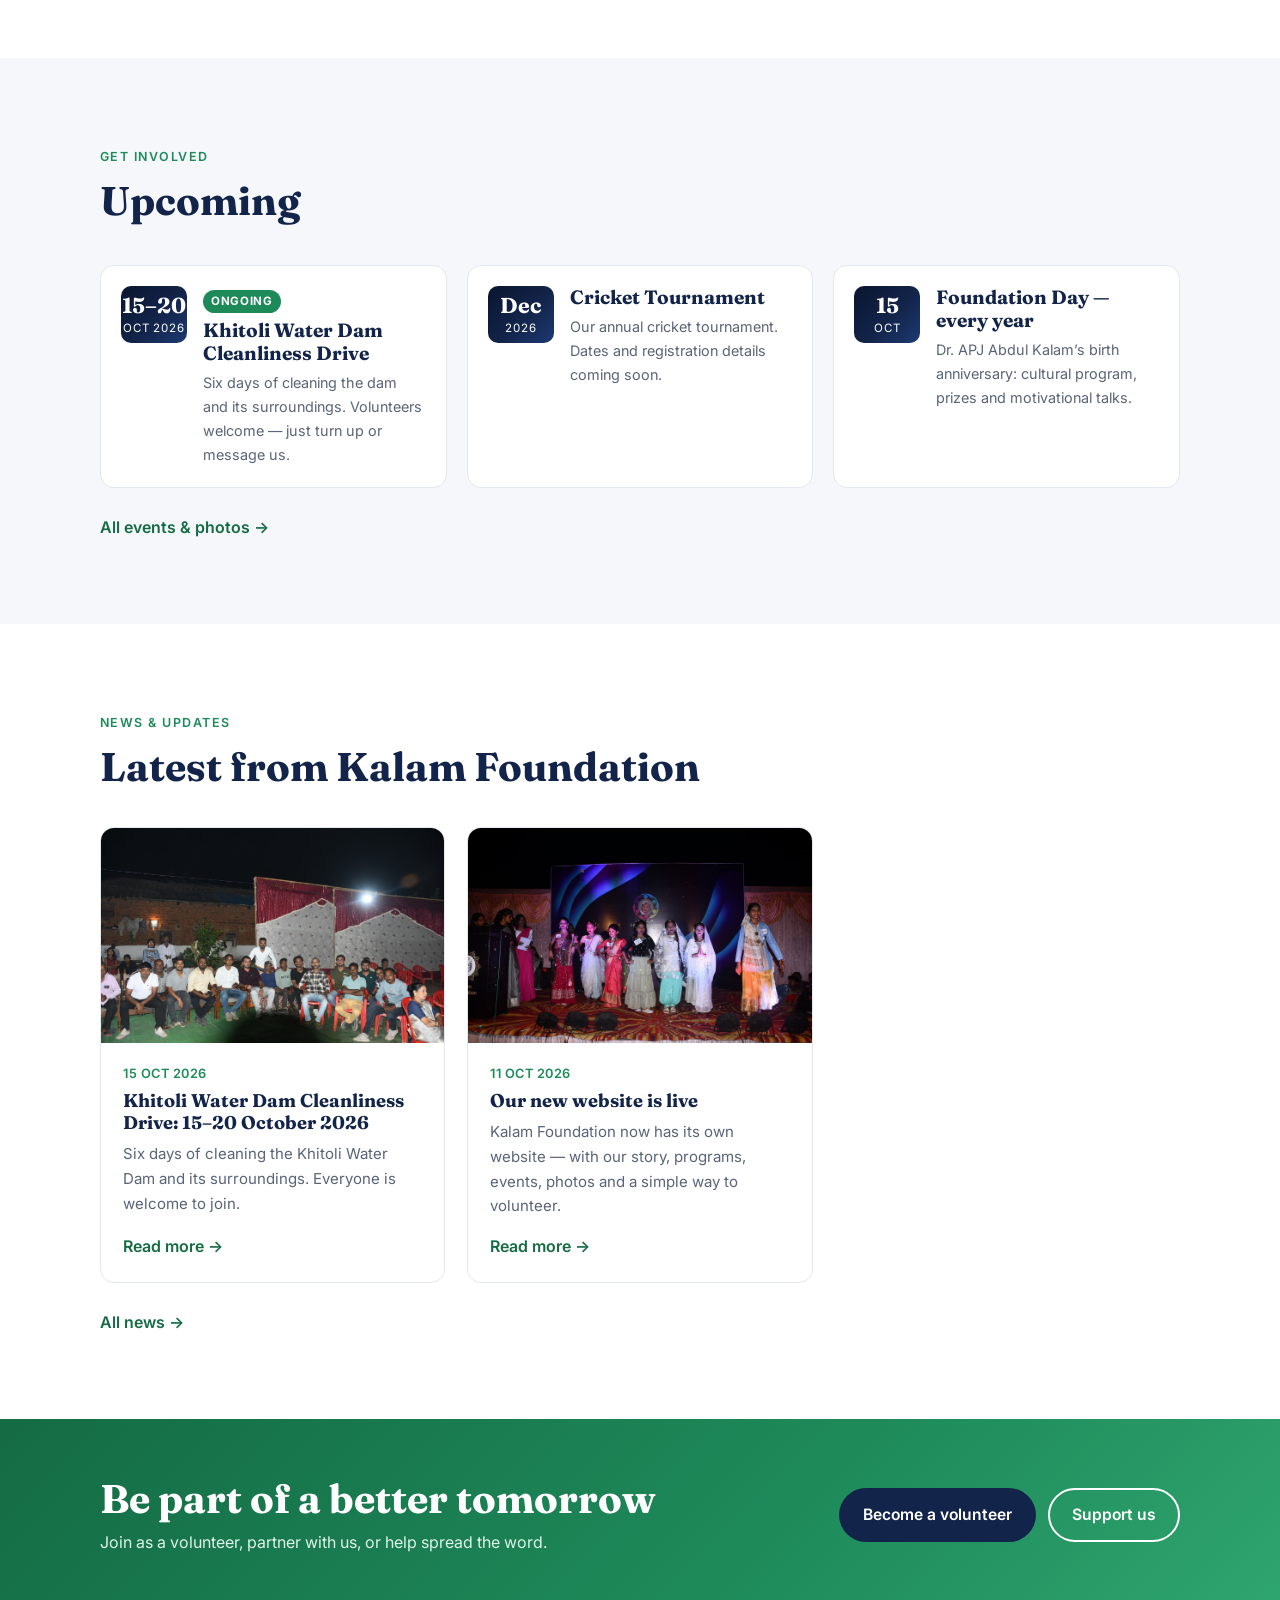
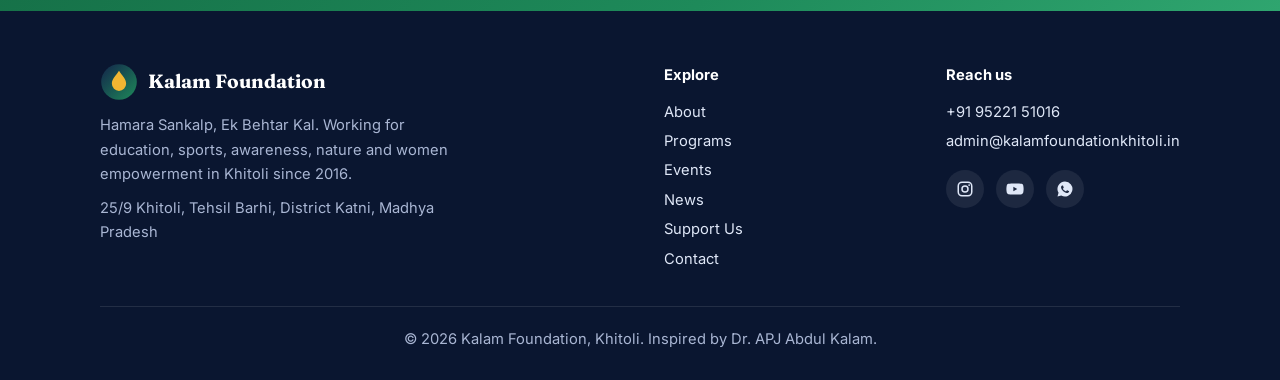
==== commit bfffea06: "Add files via upload" ====
--- a/index.html
+++ b/index.html
@@ -26,6 +26,7 @@
       <li><a href="about.html" data-page="about">About</a></li>
       <li><a href="programs.html" data-page="programs">Programs</a></li>
       <li><a href="events.html" data-page="events">Events</a></li>
+      <li><a href="news.html" data-page="news">News</a></li>
       <li><a href="contact.html" data-page="contact">Volunteer &amp; Contact</a></li>
       <li><a href="support.html" class="btn btn-primary">Support Us</a></li>
     </ul>
@@ -101,6 +102,15 @@
   </div>
 </section>
 
+<section>
+  <div class="wrap">
+    <span class="eyebrow">News &amp; updates</span>
+    <h2>Latest from Kalam Foundation</h2>
+    <div class="news-grid" data-cms="news" data-limit="3"><a class="news-card" href="post.html?p=water-dam-cleanliness-drive-2026"><img src="images/community-gathering.jpg" alt="" loading="lazy"><div class="news-body"><time>15 Oct 2026</time><h3>Khitoli Water Dam Cleanliness Drive: 15–20 October 2026</h3><p>Six days of cleaning the Khitoli Water Dam and its surroundings. Everyone is welcome to join.</p><span class="more">Read more →</span></div></a><a class="news-card" href="post.html?p=new-website-live"><img src="images/cultural-program.jpg" alt="" loading="lazy"><div class="news-body"><time>11 Oct 2026</time><h3>Our new website is live</h3><p>Kalam Foundation now has its own website — with our story, programs, events, photos and a simple way to volunteer.</p><span class="more">Read more →</span></div></a></div>
+    <a class="more" href="news.html">All news →</a>
+  </div>
+</section>
+
 <section class="cta-band">
   <div class="wrap">
     <div><h2>Be part of a better tomorrow</h2><p>Join as a volunteer, partner with us, or help spread the word.</p></div>
@@ -120,7 +130,7 @@
       </div>
       <div>
         <strong style="color:#fff">Explore</strong>
-        <p style="margin-top:10px;line-height:2"><a href="about.html">About</a><br><a href="programs.html">Programs</a><br><a href="events.html">Events</a><br><a href="support.html">Support Us</a><br><a href="contact.html">Contact</a></p>
+        <p style="margin-top:10px;line-height:2"><a href="about.html">About</a><br><a href="programs.html">Programs</a><br><a href="events.html">Events</a><br><a href="news.html">News</a><br><a href="support.html">Support Us</a><br><a href="contact.html">Contact</a></p>
       </div>
       <div>
         <strong style="color:#fff">Reach us</strong>
--- a/style.css
+++ b/style.css
@@ -215,3 +215,26 @@
 .hero p{margin-bottom:26px}
 .hero .hero-ks{margin:0 0 30px;box-shadow:0 18px 40px rgba(0,0,0,.35);border:1px solid rgba(255,255,255,.15)}
 @media (max-width:760px){.hero .hero-ks{aspect-ratio:4/3;border-radius:12px}}
+
+/* News */
+.news-grid{display:grid;grid-template-columns:repeat(3,1fr);gap:22px;margin-top:36px}
+.news-card{display:flex;flex-direction:column;background:#fff;border:1px solid var(--line);border-radius:var(--radius);overflow:hidden;text-decoration:none;color:inherit;transition:.2s}
+.news-card:hover{transform:translateY(-4px);box-shadow:0 14px 32px rgba(19,36,74,.1)}
+.news-card img,.news-noimg{width:100%;aspect-ratio:16/10;object-fit:cover;display:block;background:var(--grad-mix)}
+.news-body{padding:20px 22px 22px;display:flex;flex-direction:column;flex:1}
+.news-body time{font-size:.8rem;font-weight:600;color:var(--green);letter-spacing:.04em;text-transform:uppercase}
+.news-body h3{margin:6px 0 8px;font-size:1.15rem}
+.news-body p{color:var(--muted);font-size:.94rem;flex:1}
+.news-body .more{margin-top:14px}
+.post{max-width:760px}
+.post-img{width:100%;border-radius:var(--radius);margin-bottom:28px;aspect-ratio:16/9;object-fit:cover}
+.post-body{font-size:1.06rem;line-height:1.8}
+.post-body p,.post-body ul,.post-body ol{margin:0 0 1.1em}
+.post-body ul,.post-body ol{padding-left:1.4em}
+.post-body h2{font-size:1.6rem;margin:1.4em 0 .5em}
+.post-body h3{margin:1.2em 0 .4em}
+.post-body img{border-radius:10px;margin:1em 0}
+.post-body a{color:var(--green-dk)}
+@media (max-width:900px){.news-grid{grid-template-columns:1fr 1fr}}
+@media (max-width:760px){.news-grid{grid-template-columns:1fr}}
+@media (min-width:821px) and (max-width:1060px){.menu{gap:14px}.menu a{font-size:.86rem}.menu .btn{padding:8px 14px}}
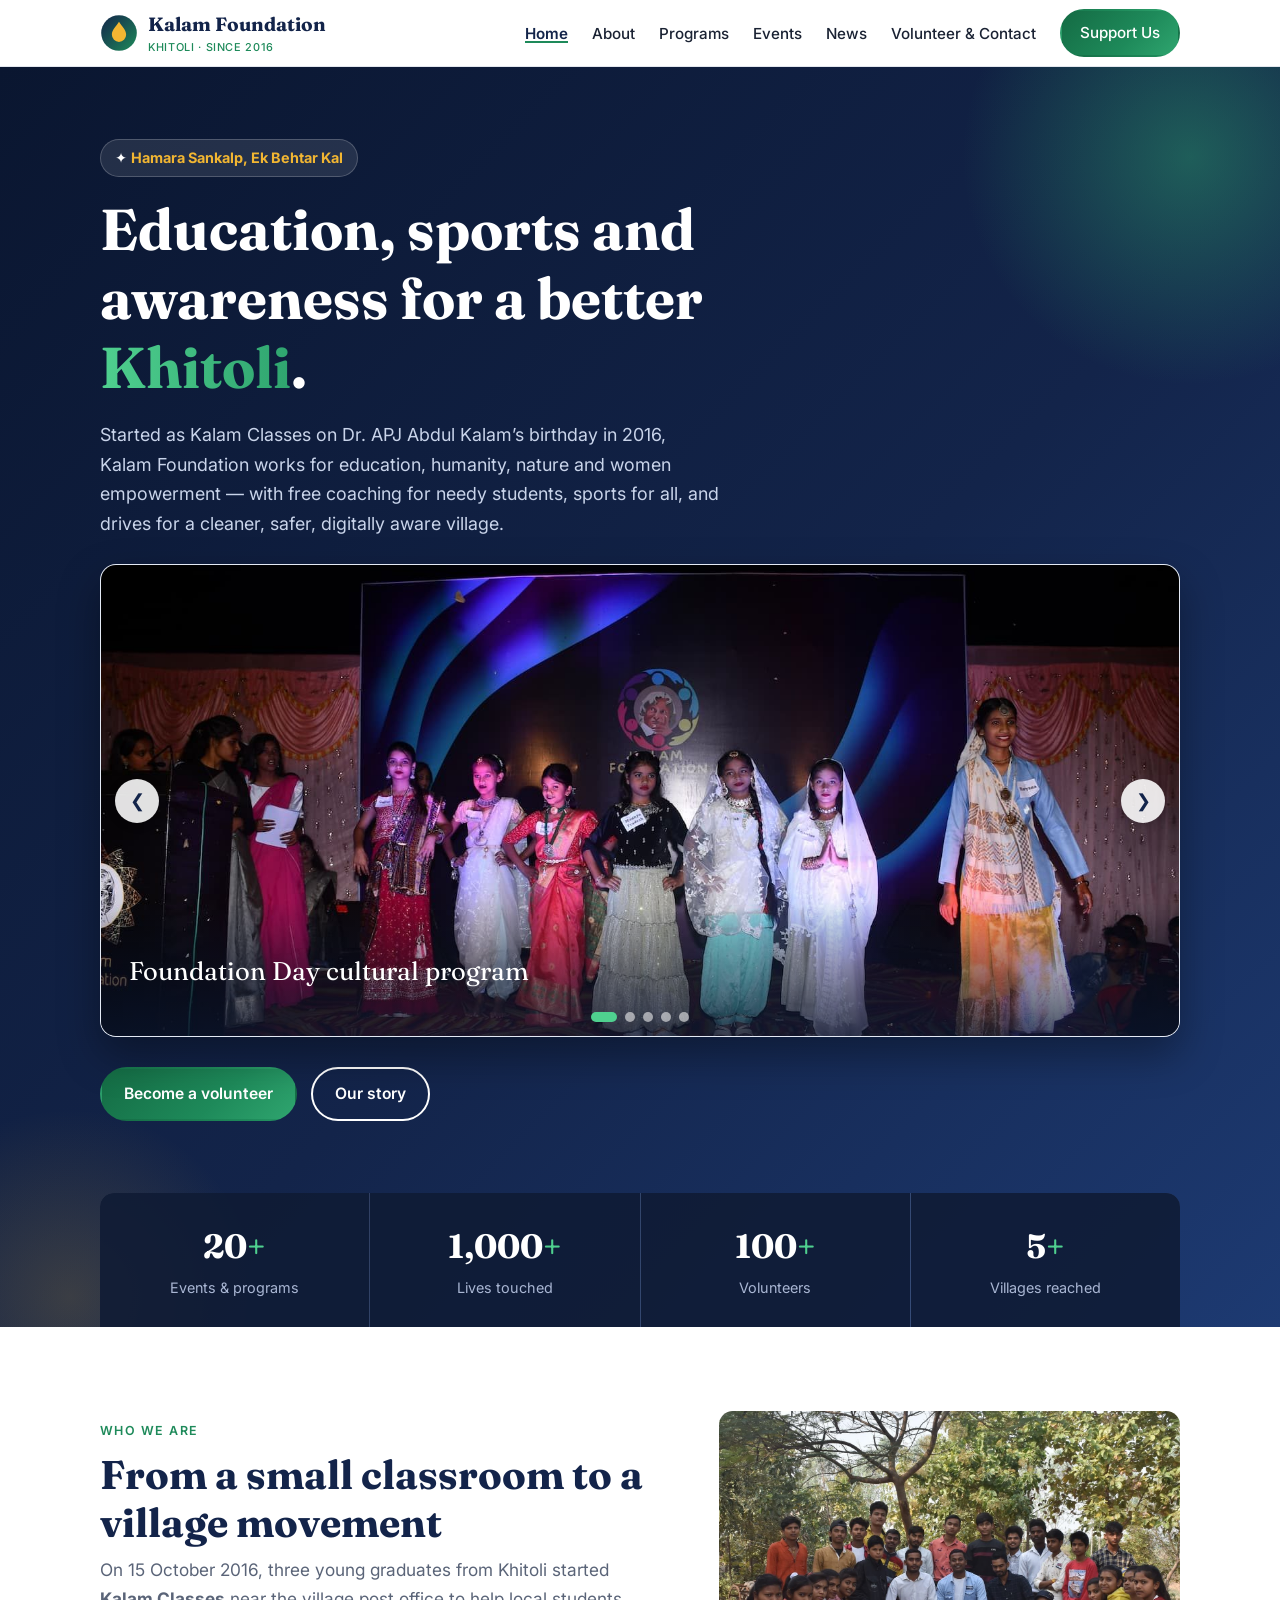
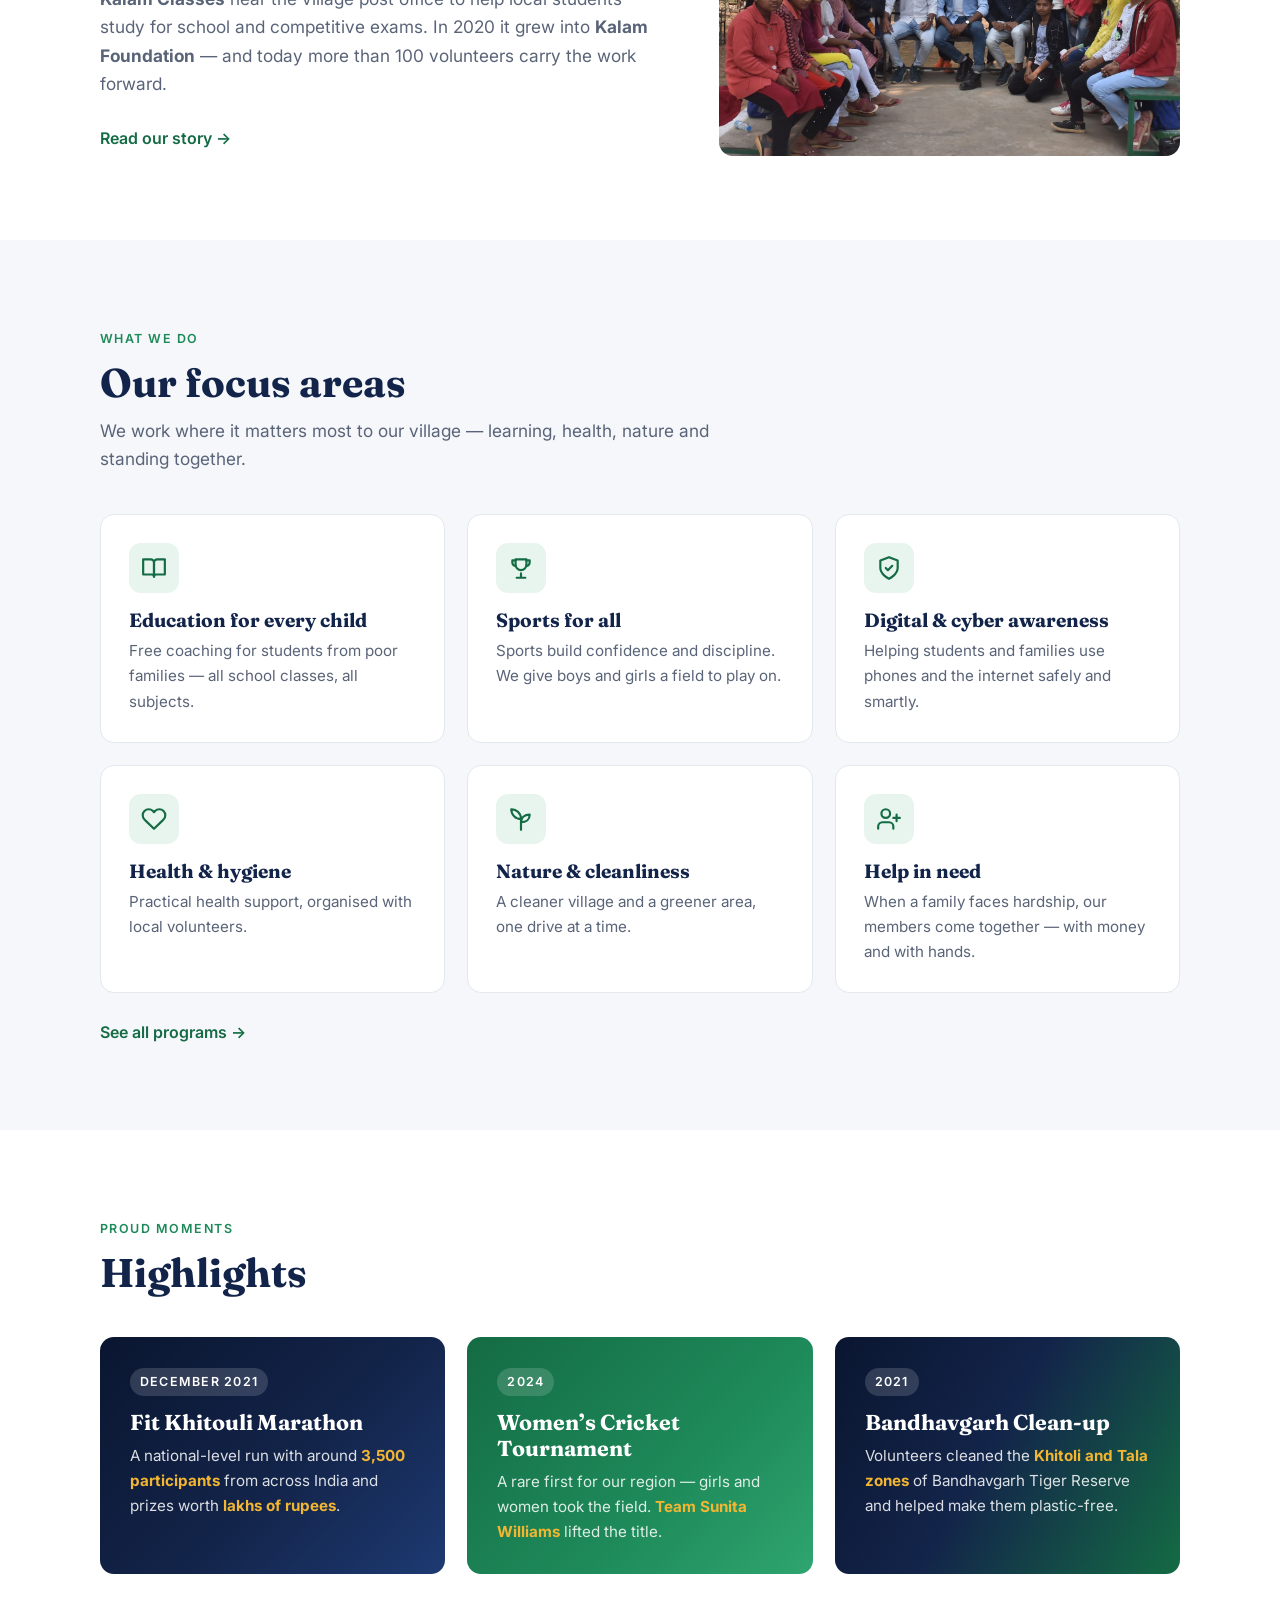
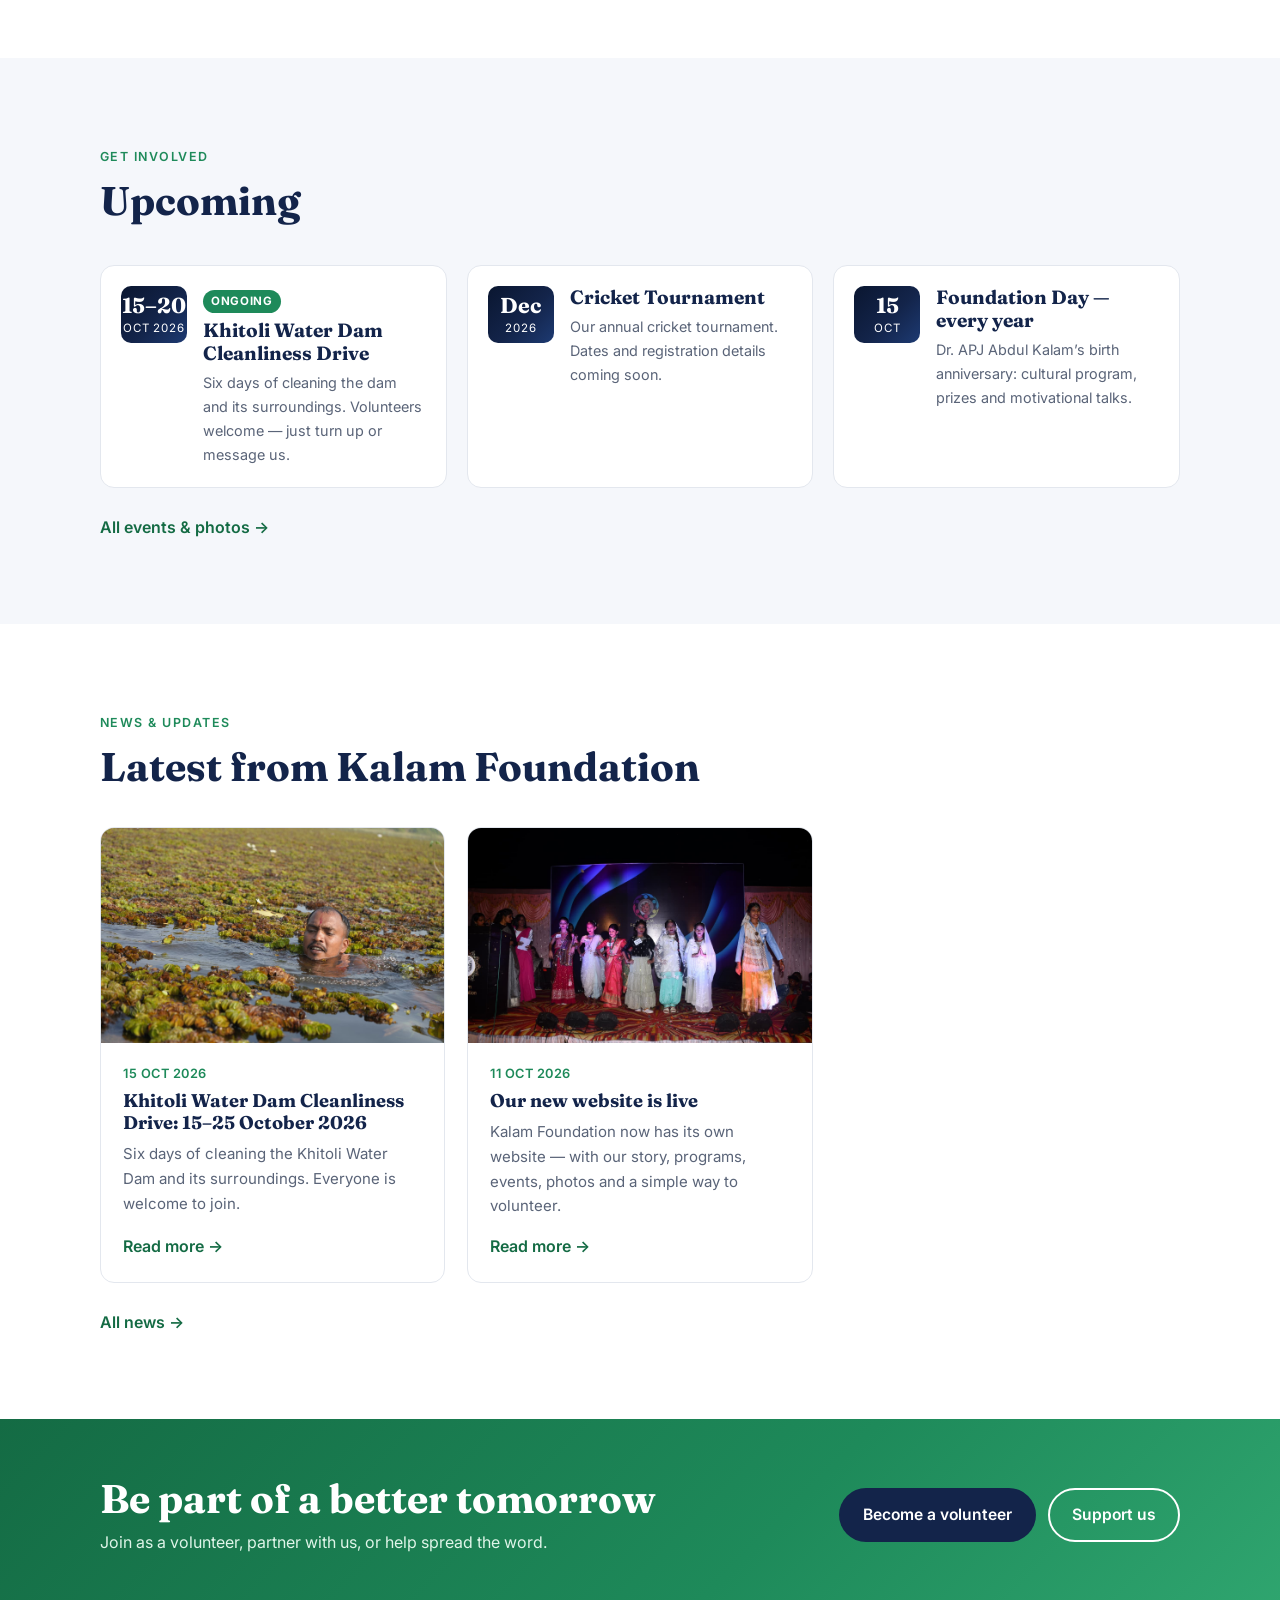
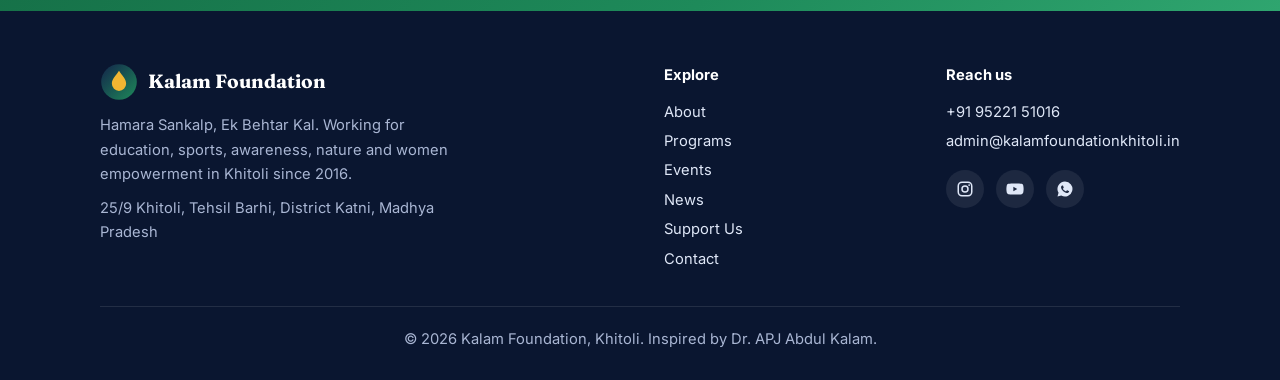
==== commit f9147643: "Add files via upload" ====
--- a/index.html
+++ b/index.html
@@ -13,7 +13,7 @@
 <link rel="preconnect" href="https://fonts.googleapis.com">
 <link rel="preconnect" href="https://fonts.gstatic.com" crossorigin>
 <link href="https://fonts.googleapis.com/css2?family=Fraunces:opsz,wght@9..144,600;9..144,700&family=Inter:wght@400;500;600;700&display=swap" rel="stylesheet">
-<link rel="stylesheet" href="style.css">
+<link rel="stylesheet" href="style.css?v=5">
 </head>
 <body>
 <!-- Edit text directly in this file. Colours & layout: style.css. Slider & menu: main.js -->
@@ -106,7 +106,7 @@
   <div class="wrap">
     <span class="eyebrow">News &amp; updates</span>
     <h2>Latest from Kalam Foundation</h2>
-    <div class="news-grid" data-cms="news" data-limit="3"><a class="news-card" href="post.html?p=water-dam-cleanliness-drive-2026"><img src="images/community-gathering.jpg" alt="" loading="lazy"><div class="news-body"><time>15 Oct 2026</time><h3>Khitoli Water Dam Cleanliness Drive: 15–20 October 2026</h3><p>Six days of cleaning the Khitoli Water Dam and its surroundings. Everyone is welcome to join.</p><span class="more">Read more →</span></div></a><a class="news-card" href="post.html?p=new-website-live"><img src="images/cultural-program.jpg" alt="" loading="lazy"><div class="news-body"><time>11 Oct 2026</time><h3>Our new website is live</h3><p>Kalam Foundation now has its own website — with our story, programs, events, photos and a simple way to volunteer.</p><span class="more">Read more →</span></div></a></div>
+    <div class="news-grid" data-cms="news" data-limit="3"><a class="news-card" href="post.html?p=water-dam-cleanliness-drive-2026"><img src="images/DSC04367-1.jpg" alt="" loading="lazy"><div class="news-body"><time>15 Oct 2026</time><h3>Khitoli Water Dam Cleanliness Drive: 15–25 October 2026</h3><p>Six days of cleaning the Khitoli Water Dam and its surroundings. Everyone is welcome to join.</p><span class="more">Read more →</span></div></a><a class="news-card" href="post.html?p=new-website-live"><img src="images/cultural-program.jpg" alt="" loading="lazy"><div class="news-body"><time>11 Oct 2026</time><h3>Our new website is live</h3><p>Kalam Foundation now has its own website — with our story, programs, events, photos and a simple way to volunteer.</p><span class="more">Read more →</span></div></a></div>
     <a class="more" href="news.html">All news →</a>
   </div>
 </section>
@@ -145,6 +145,6 @@
     <p class="copyright">© <span class="yr"></span> Kalam Foundation, Khitoli. Inspired by Dr. APJ Abdul Kalam.</p>
   </div>
 </footer>
-<script src="main.js"></script>
+<script src="main.js?v=5"></script>
 </body>
 </html>
--- a/style.css
+++ b/style.css
@@ -238,3 +238,4 @@
 @media (max-width:900px){.news-grid{grid-template-columns:1fr 1fr}}
 @media (max-width:760px){.news-grid{grid-template-columns:1fr}}
 @media (min-width:821px) and (max-width:1060px){.menu{gap:14px}.menu a{font-size:.86rem}.menu .btn{padding:8px 14px}}
+.post-body blockquote{border-left:3px solid var(--green);padding:4px 0 4px 16px;color:var(--muted);margin:0 0 1.1em}
